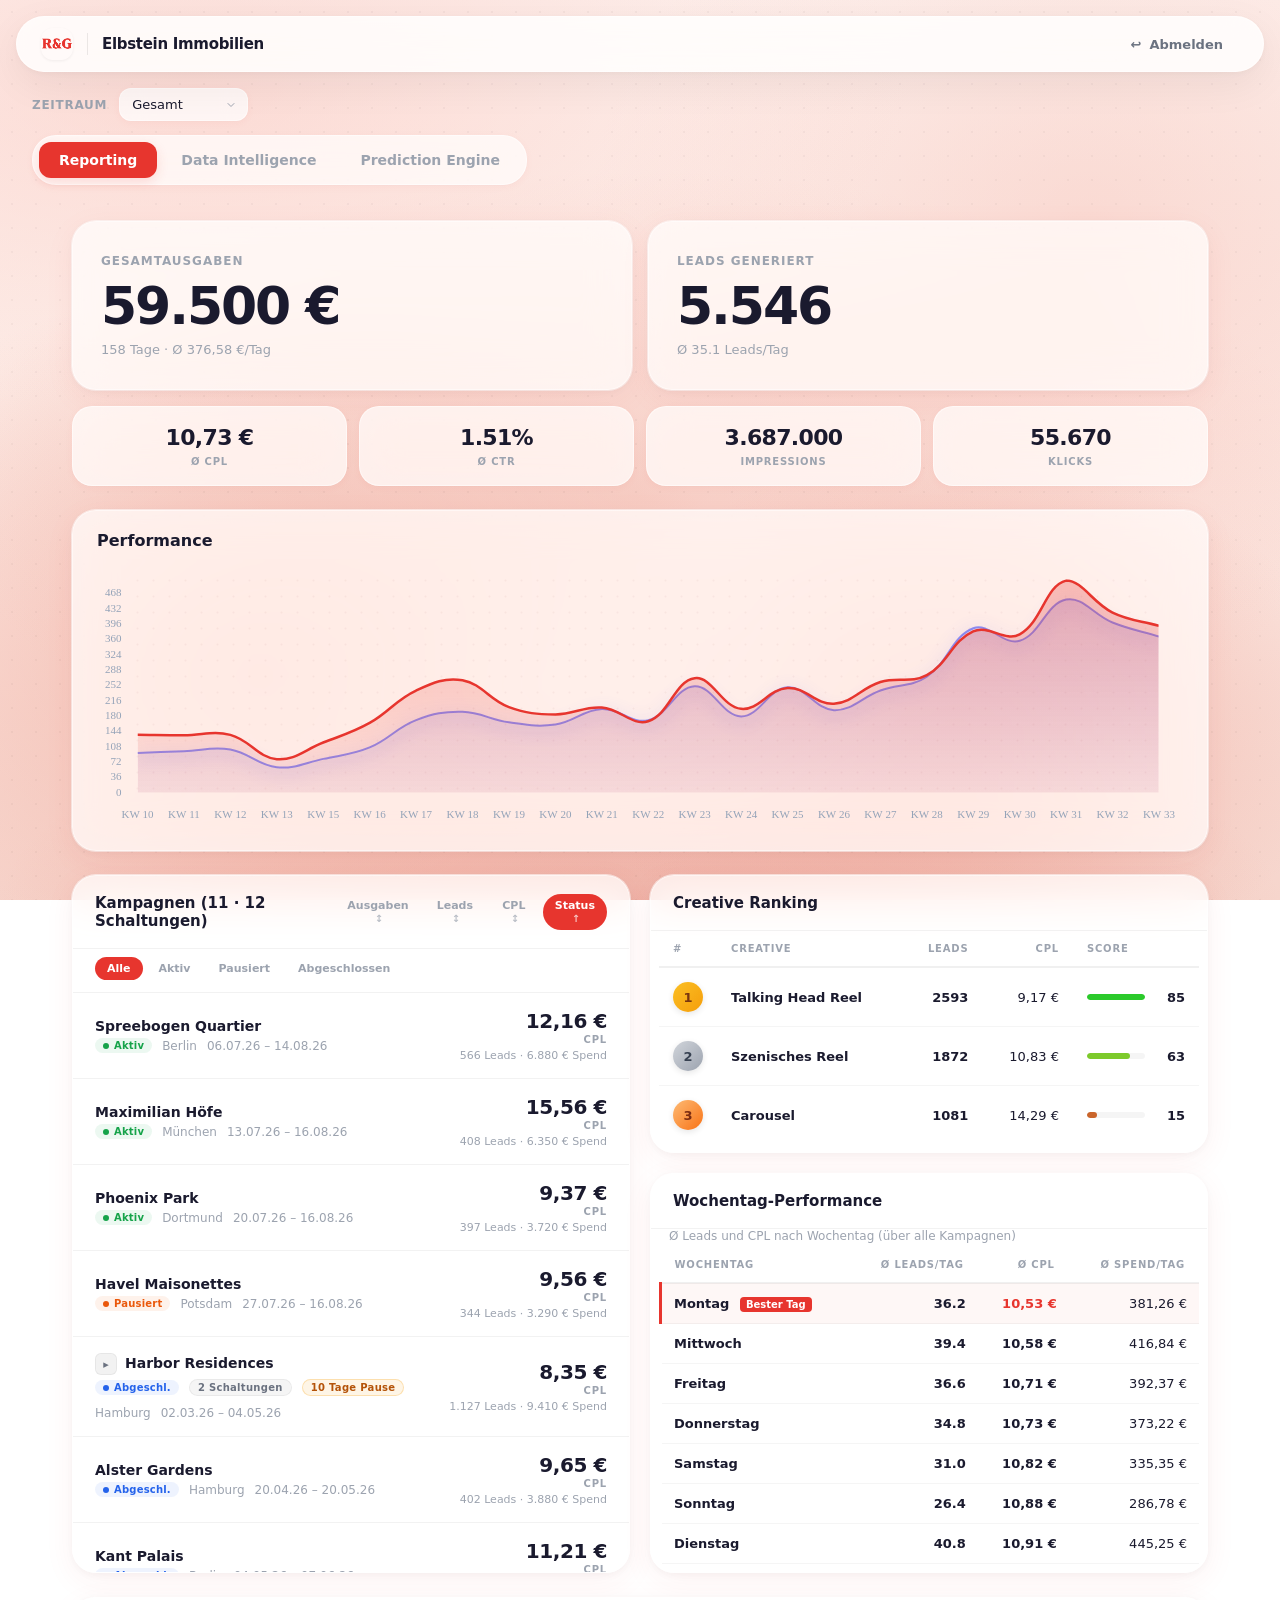
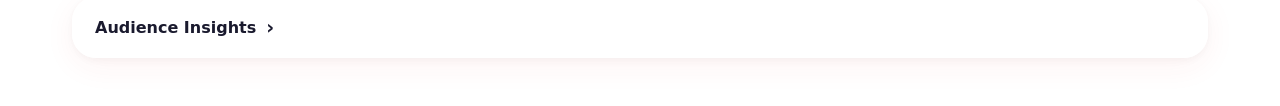
==== client/index.html @ 701ccfc2 "feat: replace showcase with production dashboard clone" ====
<!DOCTYPE html>
<html lang="de">
<head>
  <meta charset="UTF-8">
  <meta name="viewport" content="width=device-width, initial-scale=1.0">
  <meta name="referrer" content="no-referrer">
  <meta http-equiv="Content-Security-Policy" content="default-src 'none'; script-src 'self' 'unsafe-inline'; style-src 'self' 'unsafe-inline' https://fonts.googleapis.com; font-src https://fonts.gstatic.com; img-src 'self' data:; connect-src 'self'; object-src 'none'; base-uri 'none'; form-action 'none'; upgrade-insecure-requests">
  <title>Run & Gun — Reporting Dashboard</title>
  <link rel="icon" type="image/png" href="../assets/rg-logo.png">
  <link rel="preconnect" href="https://fonts.googleapis.com">
  <link rel="preconnect" href="https://fonts.gstatic.com" crossorigin>
  <link href="https://fonts.googleapis.com/css2?family=Inter:wght@300;400;500;600;700;800&display=swap" rel="stylesheet">
  <script src="../assets/chart.umd.min.js"></script>
  <script src="demo-payload.js"></script>
  <style>
    :root {
      --bg-primary: #fef7f6;
      --bg-secondary: #fdf2f0;
      --bg-card: rgba(255, 255, 255, 0.78);
      --bg-card-hover: rgba(255, 255, 255, 0.8);
      --bg-input: rgba(255, 255, 255, 0.5);
      --border: rgba(0, 0, 0, 0.06);
      --border-focus: #e7352e;
      --text-primary: #1a1a2e;
      --text-secondary: #6b7280;
      --text-muted: #9ca3af;
      --accent: #e7352e;
      --accent-light: #ef5350;
      --accent-dark: #c42d27;
      --accent-bg: rgba(231, 53, 46, 0.06);
      --green: #16a34a;
      --green-bg: rgba(22, 163, 74, 0.08);
      --red: #dc2626;
      --red-bg: rgba(220, 38, 38, 0.08);
      --blue: #2563eb;
      --orange: #ea580c;
      --radius: 20px;
      --radius-sm: 12px;
      --radius-lg: 24px;
      --radius-xl: 28px;
      --shadow-sm: 0 2px 8px rgba(231, 53, 46, 0.04), 0 1px 2px rgba(0,0,0,0.02);
      --shadow: 0 4px 16px rgba(231, 53, 46, 0.05), 0 2px 4px rgba(0,0,0,0.02);
      --shadow-md: 0 8px 32px rgba(231, 53, 46, 0.06), 0 4px 8px rgba(0,0,0,0.03);
      --shadow-lg: 0 16px 48px rgba(231, 53, 46, 0.08), 0 8px 16px rgba(0,0,0,0.04);
      --shadow-hover: 0 8px 24px rgba(231, 53, 46, 0.07), 0 2px 8px rgba(0,0,0,0.04);
      --transition: 200ms cubic-bezier(0.25, 0.46, 0.45, 0.94);
      --transition-fast: 150ms cubic-bezier(0.25, 0.46, 0.45, 0.94);
      --ease-out-expo: cubic-bezier(0.16, 1, 0.3, 1);
      --glass-bg: rgba(255, 255, 255, 0.72);
      --glass-border: 1px solid rgba(255, 255, 255, 0.5);
      --glass-blur: blur(20px) saturate(180%);
      --shadow-glass: 0 8px 32px rgba(0,0,0,0.06), inset 0 1px 0 rgba(255,255,255,0.5);
      --border-subtle: rgba(0, 0, 0, 0.05);
      --shadow-card: 0 2px 8px rgba(0,0,0,0.04), 0 8px 32px rgba(231, 53, 46, 0.06), 0 0 0 1px rgba(255,255,255,0.6);
      --shadow-card-hover: 0 4px 12px rgba(0,0,0,0.06), 0 16px 48px rgba(231, 53, 46, 0.1), 0 0 0 1px rgba(255,255,255,0.7);
    }

    * { margin: 0; padding: 0; box-sizing: border-box; }
    ::selection { background: rgba(231, 53, 46, 0.12); color: inherit; }

    body {
      font-family: 'Inter', -apple-system, system-ui, sans-serif;
      background:
        radial-gradient(ellipse 80% 50% at 15% 10%, rgba(250,200,192,0.55) 0%, transparent 70%),
        radial-gradient(ellipse 60% 70% at 85% 25%, rgba(245,188,178,0.4) 0%, transparent 65%),
        radial-gradient(ellipse 90% 60% at 50% 55%, rgba(240,175,162,0.45) 0%, transparent 60%),
        radial-gradient(ellipse 70% 80% at 20% 75%, rgba(236,158,142,0.55) 0%, transparent 55%),
        radial-gradient(ellipse 55% 55% at 75% 80%, rgba(232,145,130,0.5) 0%, transparent 55%),
        radial-gradient(ellipse 100% 45% at 50% 100%, rgba(228,135,120,0.45) 0%, transparent 50%),
        linear-gradient(175deg, #fef3f0 0%, #fdede8 30%, #fce5df 60%, #f6d5cc 100%);
      background-attachment: fixed;
      color: var(--text-primary);
      min-height: 100dvh;
      -webkit-font-smoothing: antialiased;
      -moz-osx-font-smoothing: grayscale;
    }

    ::-webkit-scrollbar { width: 6px; }
    ::-webkit-scrollbar-track { background: transparent; }
    ::-webkit-scrollbar-thumb { background: var(--border); border-radius: 3px; }
    ::-webkit-scrollbar-thumb:hover { background: var(--text-muted); }

    /* ===== LOGIN SCREEN ===== */
    .login-screen {
      display: flex;
      align-items: center;
      justify-content: center;
      min-height: 100vh;
      padding: 24px;
      background: linear-gradient(160deg, #fef7f6, #fdf2f0, #f8f4f3);
      background-image:
        radial-gradient(ellipse 80% 50% at 50% -20%, rgba(231, 53, 46, 0.08), transparent),
        radial-gradient(circle at 20% 80%, rgba(231, 53, 46, 0.04), transparent 50%);
    }

    .login-card {
      background: var(--glass-bg);
      backdrop-filter: var(--glass-blur);
      -webkit-backdrop-filter: var(--glass-blur);
      border: var(--glass-border);
      border-radius: var(--radius-xl);
      padding: 52px 44px;
      width: 100%;
      max-width: 420px;
      box-shadow: var(--shadow-lg);
      text-align: center;
      animation: fadeInUp 0.4s cubic-bezier(0.16, 1, 0.3, 1);
    }

    .login-logo-link {
      display: inline-block;
      transition: transform 200ms ease, opacity 200ms ease;
    }
    .login-logo-link:hover {
      transform: scale(1.05);
      opacity: 0.85;
    }

    .login-logo {
      width: 60px;
      height: 60px;
      border-radius: var(--radius);
      object-fit: cover;
      margin-bottom: 28px;
      box-shadow: 0 4px 12px rgba(0,0,0,0.06);
    }

    .login-title {
      font-size: 24px;
      font-weight: 800;
      letter-spacing: -0.04em;
      margin-bottom: 8px;
    }

    .login-subtitle {
      font-size: 14px;
      color: var(--text-secondary);
      margin-bottom: 36px;
      line-height: 1.6;
    }

    .login-input-group {
      display: flex;
      flex-direction: column;
      gap: 12px;
    }

    .login-input {
      width: 100%;
      padding: 15px 18px;
      background: var(--bg-input);
      border: 1.5px solid transparent;
      border-radius: var(--radius);
      color: var(--text-primary);
      font-family: inherit;
      font-size: 15px;
      transition: all var(--transition);
      text-align: center;
      letter-spacing: 0.06em;
    }

    .login-input:hover {
      border-color: var(--border);
    }

    .login-input:focus {
      outline: none;
      border-color: var(--accent);
      background: var(--bg-card);
      box-shadow: 0 0 0 3px rgba(231, 53, 46, 0.08), 0 1px 2px rgba(0,0,0,0.04);
    }

    .login-input::placeholder { color: var(--text-muted); letter-spacing: normal; }

    .login-btn {
      width: 100%;
      padding: 15px 24px;
      background: var(--accent);
      color: white;
      border: none;
      border-radius: var(--radius);
      font-family: inherit;
      font-size: 15px;
      font-weight: 700;
      cursor: pointer;
      transition: all var(--transition);
      box-shadow: 0 1px 3px rgba(231, 53, 46, 0.15), 0 1px 2px rgba(0,0,0,0.06);
    }

    .login-btn:hover { background: var(--accent-light); transform: translateY(-1px); box-shadow: 0 4px 14px rgba(231, 53, 46, 0.15), 0 2px 6px rgba(0,0,0,0.06); }
    .login-btn:active { transform: translateY(0) scale(0.98); box-shadow: 0 1px 2px rgba(231, 53, 46, 0.15); }
    .login-btn:disabled { opacity: 0.6; cursor: not-allowed; transform: none; box-shadow: none; }

    .login-error {
      margin-top: 16px;
      padding: 12px 16px;
      background: var(--red-bg);
      color: var(--red);
      border-radius: var(--radius-sm);
      font-size: 13px;
      font-weight: 500;
      display: none;
      border: 1px solid rgba(220, 38, 38, 0.1);
    }

    .login-error.show { display: block; animation: shake 0.4s cubic-bezier(0.36, 0.07, 0.19, 0.97); }

    .login-footer {
      margin-top: 36px;
      font-size: 11px;
      color: var(--text-muted);
      letter-spacing: 0.02em;
    }

    /* ===== DASHBOARD ===== */
    .dashboard { display: none; min-height: 100vh; }
    .dashboard.active { display: block; }

    .dashboard::before {
      content: '';
      position: fixed;
      inset: 0;
      background-image: radial-gradient(circle, rgba(0,0,0,0.03) 1px, transparent 1px);
      background-size: 24px 24px;
      pointer-events: none;
      z-index: 0;
    }
    .dashboard > * { position: relative; z-index: 1; }

    /* Top Nav */
    .topnav {
      position: fixed;
      top: 16px;
      left: 16px;
      right: 16px;
      background: rgba(255, 255, 255, 0.85);
      backdrop-filter: var(--glass-blur);
      -webkit-backdrop-filter: var(--glass-blur);
      border: var(--glass-border);
      box-shadow: 0 2px 8px rgba(0,0,0,0.04), 0 12px 40px rgba(0,0,0,0.06);
      padding: 0 24px;
      height: 56px;
      display: flex;
      align-items: center;
      justify-content: space-between;
      z-index: 1000;
      border-radius: var(--radius-xl);
    }

    .topnav-left {
      display: flex;
      align-items: center;
      gap: 14px;
    }

    .topnav-logo {
      width: 32px;
      height: 32px;
      border-radius: var(--radius-sm);
      object-fit: cover;
      box-shadow: 0 1px 3px rgba(0,0,0,0.06);
    }

    .topnav-logo:hover {
      transform: scale(1.05);
      transition: transform 200ms var(--ease-out-expo);
    }

    .topnav-divider {
      width: 1px;
      height: 22px;
      background: rgba(0,0,0,0.08);
    }

    .topnav-client {
      font-size: 15px;
      font-weight: 700;
      letter-spacing: -0.02em;
      color: var(--text-primary);
    }

    .topnav-right {
      display: flex;
      align-items: center;
      gap: 10px;
    }

    .btn {
      display: inline-flex;
      align-items: center;
      gap: 8px;
      padding: 9px 16px;
      border-radius: var(--radius-sm);
      font-family: inherit;
      font-size: 13px;
      font-weight: 600;
      cursor: pointer;
      transition: all var(--transition);
      border: none;
      text-decoration: none;
      white-space: nowrap;
      user-select: none;
    }

    .btn:active { transform: scale(0.97); }

    .btn-primary { background: var(--accent); color: white; box-shadow: 0 1px 3px rgba(231, 53, 46, 0.15); }
    .btn-primary:hover { background: var(--accent-light); transform: translateY(-1px); box-shadow: 0 4px 12px rgba(231, 53, 46, 0.15); }
    .btn-primary:active { transform: translateY(0) scale(0.97); box-shadow: 0 1px 2px rgba(231, 53, 46, 0.15); }

    .btn-secondary {
      background: var(--bg-card);
      color: var(--text-primary);
      border: 1px solid var(--border);
      box-shadow: var(--shadow-sm);
    }
    .btn-secondary:hover { background: var(--bg-card); border-color: #d1d5db; box-shadow: var(--shadow); transform: translateY(-1px); }
    .btn-secondary:active { transform: translateY(0) scale(0.97); box-shadow: none; }

    .btn-ghost { background: transparent; color: var(--text-secondary); }
    .btn-ghost:hover { background: var(--bg-input); color: var(--text-primary); }
    .btn-ghost:active { transform: scale(0.97); background: var(--border); }

    /* Filter bar */
    .filter-bar {
      display: flex;
      align-items: center;
      gap: 12px;
      padding: 14px 32px;
      padding-top: 88px;
      border-bottom: none;
      background: transparent;
    }

    .filter-label {
      font-size: 12px;
      font-weight: 600;
      color: var(--text-muted);
      text-transform: uppercase;
      letter-spacing: 0.06em;
    }

    .filter-select {
      padding: 8px 32px 8px 12px;
      background: var(--glass-bg);
      backdrop-filter: blur(12px);
      -webkit-backdrop-filter: blur(12px);
      border: var(--glass-border);
      box-shadow: var(--shadow-sm);
      border-radius: var(--radius-sm);
      color: var(--text-primary);
      font-family: inherit;
      font-size: 13px;
      font-weight: 500;
      cursor: pointer;
      appearance: none;
      background-image: url("data:image/svg+xml,%3Csvg xmlns='http://www.w3.org/2000/svg' width='12' height='12' viewBox='0 0 24 24' fill='none' stroke='%239ca3af' stroke-width='2' stroke-linecap='round' stroke-linejoin='round'%3E%3Cpath d='M6 9l6 6 6-6'/%3E%3C/svg%3E");
      background-repeat: no-repeat;
      background-position: right 10px center;
      transition: all var(--transition);
    }

    .filter-select:hover {
      border-color: var(--border);
    }

    .filter-select:focus {
      outline: none;
      border-color: var(--accent);
      box-shadow: 0 0 0 3px rgba(231, 53, 46, 0.06);
    }

    /* Container */
    .container {
      max-width: 1200px;
      margin: 0 auto;
      padding: 36px 32px 48px;
    }

    /* KPI Grid */
    .kpi-grid {
      display: grid;
      grid-template-columns: repeat(6, 1fr);
      gap: 16px;
      margin-bottom: 48px;
    }

    .kpi-card {
      background: var(--glass-bg);
      backdrop-filter: var(--glass-blur);
      -webkit-backdrop-filter: var(--glass-blur);
      border: var(--glass-border);
      border-radius: var(--radius-lg);
      padding: 28px 24px;
      transition: transform 250ms var(--ease-out-expo), box-shadow 250ms var(--ease-out-expo);
      position: relative;
      overflow: hidden;
      box-shadow: var(--shadow-card);
    }

    .kpi-card::before {
      display: none;
    }

    .kpi-card:hover {
      transform: translateY(-3px);
      box-shadow: var(--shadow-card-hover);
      border-color: rgba(231, 53, 46, 0.12);
    }

    .kpi-card:nth-child(1), .kpi-card:nth-child(2) { grid-column: span 3; }
    .kpi-card:nth-child(1) .kpi-value, .kpi-card:nth-child(2) .kpi-value { font-size: 40px; }

    .kpi-card { animation: fadeInUp 0.4s var(--ease-out-expo) both; }
    .kpi-card:nth-child(1) { animation-delay: 0ms; }
    .kpi-card:nth-child(2) { animation-delay: 50ms; }
    .kpi-card:nth-child(3) { animation-delay: 100ms; }
    .kpi-card:nth-child(4) { animation-delay: 150ms; }
    .kpi-card:nth-child(5) { animation-delay: 200ms; }
    .kpi-card:nth-child(6) { animation-delay: 250ms; }

    .kpi-icon {
      font-size: 18px;
      margin-bottom: 12px;
    }

    .kpi-label {
      font-size: 11px;
      font-weight: 600;
      text-transform: uppercase;
      letter-spacing: 0.06em;
      color: var(--text-muted);
      margin-bottom: 10px;
    }

    .kpi-value {
      font-size: 28px;
      font-weight: 800;
      letter-spacing: -0.04em;
      line-height: 1;
      font-variant-numeric: tabular-nums;
    }

    .kpi-unit {
      font-size: 13px;
      font-weight: 500;
      color: var(--text-secondary);
      margin-left: 2px;
    }

    /* Section */
    .section { margin-bottom: 64px; }

    .section-header {
      display: flex;
      align-items: center;
      justify-content: space-between;
      margin-bottom: 24px;
    }

    .section-title {
      font-size: 17px;
      font-weight: 700;
      letter-spacing: -0.02em;
      color: var(--text-primary);
    }

    /* Card */
    .card {
      background: var(--glass-bg);
      backdrop-filter: var(--glass-blur);
      -webkit-backdrop-filter: var(--glass-blur);
      border: var(--glass-border);
      border-radius: var(--radius-lg);
      box-shadow: var(--shadow-card);
      transition: transform 200ms var(--ease-out-expo), box-shadow 250ms var(--ease-out-expo);
      overflow: hidden;
    }

    .card:hover {
      transform: translateY(-2px);
      box-shadow: var(--shadow-card-hover);
    }

    .card-header {
      padding: 24px 24px;
      border-bottom: 1px solid rgba(0,0,0,0.06);
      display: flex;
      align-items: center;
      justify-content: space-between;
      background: transparent;
    }

    .card-title {
      font-size: 15px;
      font-weight: 700;
      letter-spacing: -0.02em;
      color: var(--text-primary);
    }

    .card-body { padding: 24px; }

    /* Chart */
    .chart-container {
      position: relative;
      width: 100%;
      height: 320px;
      border-radius: var(--radius-sm);
      padding: 8px;
    }

    /* ===== REPORTING TAB — NEW LAYOUT ===== */
    .hero-stats {
      display: grid;
      grid-template-columns: 1fr 1fr;
      gap: 16px;
      margin-bottom: 16px;
    }
    .hero-card {
      background: var(--glass-bg);
      backdrop-filter: var(--glass-blur);
      -webkit-backdrop-filter: var(--glass-blur);
      border: var(--glass-border);
      border-radius: var(--radius-lg);
      padding: 32px 28px;
      box-shadow: var(--shadow-card);
      transition: transform 200ms cubic-bezier(0.25, 0.46, 0.45, 0.94), box-shadow 200ms cubic-bezier(0.25, 0.46, 0.45, 0.94), border-color 200ms cubic-bezier(0.25, 0.46, 0.45, 0.94);
    }
    .hero-card:hover {
      transform: translateY(-2px);
      box-shadow: var(--shadow-card-hover);
    }
    .hero-card:active { transform: scale(0.99); }
    .hero-label {
      font-size: 12px;
      font-weight: 600;
      text-transform: uppercase;
      letter-spacing: 0.08em;
      color: var(--text-muted);
      margin-bottom: 12px;
    }
    .hero-value {
      font-size: 52px;
      font-weight: 800;
      letter-spacing: -0.04em;
      line-height: 1;
      font-variant-numeric: tabular-nums;
      color: var(--text-primary);
    }
    .hero-sub {
      font-size: 13px;
      color: var(--text-muted);
      margin-top: 10px;
      font-weight: 500;
    }

    .mini-stats {
      display: grid;
      grid-template-columns: repeat(4, 1fr);
      gap: 12px;
      margin-bottom: 24px;
    }
    .mini-stat {
      background: var(--glass-bg);
      backdrop-filter: var(--glass-blur);
      -webkit-backdrop-filter: var(--glass-blur);
      border: var(--glass-border);
      border-radius: var(--radius);
      padding: 18px 16px;
      text-align: center;
      box-shadow: var(--shadow-sm);
      transition: transform 200ms var(--ease-out-expo), box-shadow 250ms var(--ease-out-expo);
    }
    .mini-stat:hover { transform: translateY(-2px); box-shadow: var(--shadow-card-hover); }
    .mini-stat:active { transform: scale(0.98); }
    .mini-value {
      font-size: 22px;
      font-weight: 800;
      letter-spacing: -0.03em;
      font-variant-numeric: tabular-nums;
      color: var(--text-primary);
    }
    .mini-label {
      font-size: 10px;
      font-weight: 600;
      text-transform: uppercase;
      letter-spacing: 0.08em;
      color: var(--text-muted);
      margin-top: 6px;
    }

    .chart-card {
      background: var(--glass-bg);
      backdrop-filter: var(--glass-blur);
      -webkit-backdrop-filter: var(--glass-blur);
      border: var(--glass-border);
      border-radius: var(--radius-lg);
      box-shadow: var(--shadow-card);
      margin-bottom: 24px;
      overflow: hidden;
    }
    .chart-card-header {
      display: flex;
      justify-content: space-between;
      align-items: center;
      padding: 20px 24px 0;
    }
    .chart-card-title { font-size: 16px; font-weight: 700; color: var(--text-primary); }
    .chart-card-subtitle { font-size: 12px; color: var(--text-muted); }
    .chart-area {
      position: relative;
      height: 300px;
      padding: 16px 24px 20px;
    }

    .bottom-grid {
      display: grid;
      grid-template-columns: 1fr 1fr;
      gap: 20px;
    }
    .campaigns-cell {
      position: relative;
      min-height: 400px;
    }

    .right-column-stack {
      display: flex;
      flex-direction: column;
      gap: 20px;
    }

    .campaigns-panel {
      position: absolute;
      top: 0; left: 0; right: 0; bottom: 0;
      background: var(--glass-bg);
      backdrop-filter: var(--glass-blur);
      -webkit-backdrop-filter: var(--glass-blur);
      border: var(--glass-border);
      border-radius: var(--radius-lg);
      box-shadow: var(--shadow-card);
      overflow: hidden;
      display: flex;
      flex-direction: column;
    }
    .panel-header {
      display: flex;
      justify-content: space-between;
      align-items: center;
      padding: 18px 22px;
      border-bottom: 1px solid var(--border-subtle);
    }
    .panel-title { font-size: 15px; font-weight: 700; color: var(--text-primary); }
    .sort-controls { display: flex; gap: 4px; }
    .sort-btn {
      font-family: inherit;
      font-size: 11px;
      font-weight: 600;
      padding: 5px 12px;
      border-radius: 999px;
      border: none;
      background: transparent;
      color: var(--text-muted);
      cursor: pointer;
      transition: all 150ms var(--ease-out-expo);
    }
    .sort-btn:hover { background: rgba(0,0,0,0.04); color: var(--text-primary); }
    .sort-btn.active { background: var(--accent); color: white; }
    .sort-arrow { font-size: 10px; opacity: 0.7; margin-left: 2px; }

    .status-filter-bar {
      display: flex;
      gap: 4px;
      padding: 8px 22px 12px;
      border-bottom: 1px solid var(--border-subtle);
    }
    .status-filter-btn {
      font-family: inherit;
      font-size: 11px;
      font-weight: 600;
      padding: 5px 12px;
      border-radius: 999px;
      border: none;
      background: transparent;
      color: var(--text-muted);
      cursor: pointer;
      transition: all 150ms var(--ease-out-expo);
    }
    .status-filter-btn:hover { background: rgba(0,0,0,0.04); color: var(--text-primary); }
    .status-filter-btn.active { background: var(--accent); color: white; }

    .campaign-list { flex: 1; overflow-y: auto; }

    .campaign-item {
      display: flex;
      align-items: center;
      justify-content: space-between;
      padding: 16px 22px;
      border-bottom: 1px solid var(--border-subtle);
      cursor: pointer;
      transition: background 150ms var(--ease-out-expo);
    }
    .campaign-item:last-child { border-bottom: none; }
    .campaign-item:hover { background: rgba(231, 53, 46, 0.03); }
    .campaign-item:active { transform: scale(0.995); }
    .campaign-item-left { flex: 1; min-width: 0; }
    .campaign-item-name { font-size: 14px; font-weight: 700; color: var(--text-primary); margin-bottom: 4px; white-space: nowrap; overflow: hidden; text-overflow: ellipsis; }
    .campaign-item-meta { font-size: 12px; color: var(--text-muted); display: flex; gap: 10px; align-items: center; flex-wrap: wrap; }
    .campaign-item-right { text-align: right; flex-shrink: 0; margin-left: 16px; }
    .campaign-item-cpl { font-size: 20px; font-weight: 800; letter-spacing: -0.02em; color: var(--text-primary); font-variant-numeric: tabular-nums; }
    .campaign-item-cpl-label { font-size: 10px; font-weight: 600; text-transform: uppercase; letter-spacing: 0.08em; color: var(--text-muted); margin-top: 1px; margin-bottom: 4px; }
    .campaign-item-leads { font-size: 11px; color: var(--text-muted); margin-top: 2px; font-variant-numeric: tabular-nums; }

    .creative-panel {
      background: var(--glass-bg);
      backdrop-filter: var(--glass-blur);
      -webkit-backdrop-filter: var(--glass-blur);
      border: var(--glass-border);
      border-radius: var(--radius-lg);
      box-shadow: var(--shadow-card);
      color: var(--text-primary);
      overflow: hidden;
      overflow-x: auto;
    }
    .creative-list { padding: 0 8px 8px; }

    .creative-panel .creative-ranking-table { table-layout: auto; width: 100%; }

    /* Campaign Table */
    .campaign-table {
      width: 100%;
      border-collapse: collapse;
    }

    .campaign-table th {
      text-align: left;
      padding: 14px 20px;
      font-size: 11px;
      font-weight: 600;
      text-transform: uppercase;
      letter-spacing: 0.08em;
      color: var(--text-muted);
      border-bottom: 1px solid rgba(0,0,0,0.06);
      background: rgba(255,255,255,0.3);
      position: sticky;
      top: 0;
      z-index: 10;
    }

    .campaign-table th.sortable { cursor: pointer; user-select: none; transition: color var(--transition-fast); }
    .campaign-table th.sortable:hover { color: var(--text-primary); }
    .campaign-table th .sort-icon { margin-left: 4px; opacity: 0.4; transition: opacity var(--transition-fast); }
    .campaign-table th.sort-active .sort-icon { opacity: 1; color: var(--accent); }

    .campaign-table td {
      padding: 18px 20px;
      font-size: 14px;
      border-bottom: 1px solid rgba(0,0,0,0.04);
      vertical-align: middle;
    }

    .campaign-table tbody tr {
      cursor: pointer;
      transition: background var(--transition-fast), transform var(--transition-fast);
    }

    .campaign-table tbody tr:nth-child(even) { background: rgba(255,255,255,0.15); }
    .campaign-table tbody tr:hover { background: rgba(231, 53, 46, 0.04); }
    .campaign-table tbody tr:active { transform: scale(0.998); }
    .campaign-table tbody tr:last-child td { border-bottom: none; }

    .campaign-table tbody td:first-child {
      position: relative;
    }
    .campaign-table tbody td:first-child::before {
      content: '';
      position: absolute;
      left: 0;
      top: 4px;
      bottom: 4px;
      width: 3px;
      background: var(--accent);
      border-radius: 0 2px 2px 0;
      opacity: 0;
      transition: opacity 200ms var(--ease-out-expo);
    }
    .campaign-table tbody tr:hover td:first-child::before {
      opacity: 1;
    }

    .campaign-name {
      font-weight: 700;
      color: var(--text-primary);
      letter-spacing: -0.01em;
    }

    .campaign-address {
      font-size: 12px;
      color: var(--text-muted);
      margin-top: 3px;
    }

    .badge {
      display: inline-flex;
      align-items: center;
      gap: 5px;
      padding: 4px 11px;
      border-radius: 999px;
      font-size: 11px;
      font-weight: 600;
      letter-spacing: 0.02em;
    }

    .badge-active { background: var(--green-bg); color: var(--green); }
    .badge-paused { background: rgba(234, 88, 12, 0.08); color: var(--orange); }
    .badge-completed { background: rgba(37, 99, 235, 0.08); color: var(--blue); }

    .badge-dot {
      width: 6px;
      height: 6px;
      border-radius: 50%;
      background: currentColor;
    }

    .value-eur { font-variant-numeric: tabular-nums; }

    /* Campaign Detail Modal */
    .modal-overlay {
      display: none;
      position: fixed;
      inset: 0;
      background: rgba(254, 247, 246, 0.85);
      backdrop-filter: blur(8px);
      -webkit-backdrop-filter: blur(8px);
      z-index: 200;
      justify-content: center;
      align-items: flex-start;
      padding: 80px 24px 24px;
      overflow-y: auto;
      will-change: opacity;
      contain: layout style;
    }

    .modal-overlay.show {
      display: flex;
      animation: fadeIn 0.2s cubic-bezier(0.25, 0.46, 0.45, 0.94);
    }

    .modal {
      background: rgba(255, 255, 255, 0.88);
      backdrop-filter: blur(8px);
      -webkit-backdrop-filter: blur(8px);
      border: var(--glass-border);
      border-radius: var(--radius-xl);
      width: 100%;
      max-width: 860px;
      max-height: calc(100vh - 84px);
      overflow-y: auto;
      box-shadow: 0 32px 80px rgba(231, 53, 46, 0.1), 0 0 0 1px rgba(255,255,255,0.4);
      animation: slideUp 0.4s var(--ease-out-expo);
      will-change: transform;
    }

    .modal-header {
      padding: 24px 28px;
      border-bottom: 1px solid rgba(0,0,0,0.06);
      display: flex;
      align-items: center;
      justify-content: space-between;
    }

    .modal-title {
      font-size: 20px;
      font-weight: 800;
      letter-spacing: -0.03em;
    }

    .modal-subtitle {
      font-size: 13px;
      color: var(--text-secondary);
      margin-top: 3px;
    }

    .modal-close {
      width: 36px;
      height: 36px;
      display: flex;
      align-items: center;
      justify-content: center;
      border-radius: var(--radius-sm);
      border: none;
      background: transparent;
      color: var(--text-muted);
      font-size: 20px;
      cursor: pointer;
      transition: all var(--transition-fast);
    }

    .modal-close:hover { background: var(--bg-input); color: var(--text-primary); transform: scale(1.05); }
    .modal-close:active { transform: scale(0.9); }

    .modal-body { padding: 28px; }
    .modal-body .card { box-shadow: var(--shadow-sm); }

    /* Property Info Grid */
    .prop-grid {
      display: grid;
      grid-template-columns: repeat(auto-fill, minmax(160px, 1fr));
      gap: 18px;
      margin-bottom: 28px;
      padding: 22px;
      background: var(--bg-secondary);
      border-radius: var(--radius);
      border: 1px solid rgba(0,0,0,0.03);
    }

    .prop-item {}

    .prop-label {
      font-size: 11px;
      font-weight: 600;
      text-transform: uppercase;
      letter-spacing: 0.06em;
      color: var(--text-muted);
      margin-bottom: 4px;
    }

    .prop-value {
      font-size: 15px;
      font-weight: 600;
    }

    /* Insights */
    .insights {
      display: flex;
      flex-direction: column;
      gap: 10px;
      margin-top: 24px;
    }

    .insight-item {
      display: flex;
      align-items: flex-start;
      gap: 10px;
      padding: 14px 16px;
      background: var(--bg-secondary);
      border-radius: var(--radius-sm);
      font-size: 13px;
      line-height: 1.6;
      color: var(--text-secondary);
      transition: background var(--transition-fast);
    }

    .insight-item:hover { background: rgba(0,0,0,0.03); }

    .insight-icon { font-size: 16px; flex-shrink: 0; margin-top: 1px; }

    /* Creative Ranking Table */
    .creative-ranking {
      margin-top: 24px;
    }

    .creative-ranking-table {
      width: 100%;
      border-collapse: collapse;
    }

    .creative-ranking-table th {
      text-align: left;
      padding: 12px 14px;
      font-size: 10px;
      font-weight: 700;
      text-transform: uppercase;
      letter-spacing: 0.08em;
      color: var(--text-muted);
      border-bottom: 2px solid rgba(0,0,0,0.06);
      background: transparent;
    }

    .creative-ranking-table th:last-child,
    .creative-ranking-table td:last-child { text-align: left; }

    .creative-ranking-table.weekday-table th:nth-child(n+2),
    .creative-ranking-table.weekday-table td:nth-child(n+2) { text-align: right; }
    .creative-ranking-table.weekday-table th:last-child,
    .creative-ranking-table.weekday-table td:last-child { text-align: right; }
    .creative-ranking-table th:nth-child(3),
    .creative-ranking-table td:nth-child(3),
    .creative-ranking-table th:nth-child(4),
    .creative-ranking-table td:nth-child(4) { text-align: right; }

    .creative-ranking-table td {
      padding: 14px 14px;
      font-size: 13px;
      border-bottom: 1px solid rgba(0,0,0,0.04);
      vertical-align: middle;
    }

    .creative-ranking-table tbody tr { transition: background var(--transition-fast); }
    .creative-ranking-table tbody tr:hover { background: rgba(0,0,0,0.015); }
    .creative-ranking-table tbody tr:last-child td { border-bottom: none; }

    .creative-rank {
      display: inline-flex;
      align-items: center;
      justify-content: center;
      width: 30px;
      height: 30px;
      border-radius: 50%;
      font-size: 13px;
      font-weight: 800;
      box-shadow: 0 2px 6px rgba(0,0,0,0.1);
    }

    .creative-rank-1 { background: linear-gradient(135deg, #fbbf24, #f59e0b); color: #78350f; }
    .creative-rank-2 { background: linear-gradient(135deg, #d1d5db, #9ca3af); color: #374151; }
    .creative-rank-3 { background: linear-gradient(135deg, #fdba74, #f97316); color: #7c2d12; }
    .creative-rank-default { background: var(--bg-secondary); color: var(--text-muted); border: 1px solid var(--border); }

    .creative-type-name {
      font-weight: 600;
      color: var(--text-primary);
    }

    .creative-score-bar {
      display: flex;
      align-items: center;
      gap: 8px;
      min-width: 0;
    }

    .creative-score-track {
      flex: 1;
      height: 6px;
      background: rgba(0,0,0,0.04);
      border-radius: 3px;
      overflow: hidden;
      min-width: 40px;
    }

    .creative-score-fill {
      height: 100%;
      border-radius: 3px;
      transition: width 400ms var(--ease-out-expo);
    }

    .creative-score-value {
      font-size: 13px;
      font-weight: 800;
      min-width: 32px;
      text-align: right;
      font-variant-numeric: tabular-nums;
    }

    /* Detail Modal — Expanded Sections */
    .detail-property-grid {
      display: grid;
      grid-template-columns: repeat(auto-fit, minmax(160px, 1fr));
      gap: 14px;
      padding: 20px;
      background: rgba(255,255,255,0.3);
      border-radius: var(--radius);
      border: 1px solid rgba(255,255,255,0.2);
      margin-bottom: 24px;
    }
    .detail-property-grid .prop-label {
      font-size: 10px;
      font-weight: 600;
      text-transform: uppercase;
      letter-spacing: 0.06em;
      color: var(--text-muted);
      margin-bottom: 3px;
    }
    .detail-property-grid .prop-value {
      font-size: 14px;
      font-weight: 600;
      color: var(--text-primary);
    }

    .detail-kpi-grid {
      display: grid;
      grid-template-columns: repeat(3, 1fr);
      gap: 12px;
      margin-bottom: 24px;
    }
    .detail-kpi-card {
      background: rgba(255,255,255,0.3);
      border-radius: var(--radius-sm);
      padding: 16px;
      border: 1px solid rgba(255,255,255,0.2);
    }
    .detail-kpi-card .kpi-label {
      font-size: 10px;
      margin-bottom: 6px;
    }
    .detail-kpi-card .kpi-value {
      font-size: 22px;
      font-weight: 800;
      letter-spacing: -0.03em;
    }
    .detail-kpi-sub {
      font-size: 11px;
      color: var(--text-muted);
      margin-top: 4px;
      font-weight: 500;
    }

    .benchmark-card {
      background: var(--bg-card);
      border: 1px solid rgba(0,0,0,0.05);
      border-radius: var(--radius);
      margin-bottom: 24px;
      overflow: hidden;
    }
    .benchmark-grid {
      display: grid;
      grid-template-columns: repeat(3, 1fr);
      gap: 12px;
      margin-bottom: 16px;
    }
    .benchmark-metric {
      background: rgba(255,255,255,0.3);
      border-radius: var(--radius-sm);
      padding: 14px;
    }
    .benchmark-metric-label {
      font-size: 10px;
      font-weight: 600;
      text-transform: uppercase;
      letter-spacing: 0.08em;
      color: var(--text-muted);
      margin-bottom: 6px;
    }
    .benchmark-metric-value {
      font-size: 18px;
      font-weight: 700;
      margin-bottom: 4px;
      font-variant-numeric: tabular-nums;
    }
    .benchmark-metric-compare {
      font-size: 12px;
      font-weight: 600;
    }
    .benchmark-badge {
      display: inline-flex;
      align-items: center;
      padding: 4px 12px;
      border-radius: 999px;
      font-size: 12px;
      font-weight: 700;
      margin-left: 12px;
    }
    .benchmark-badge.good {
      background: rgba(34, 197, 94, 0.12);
      color: var(--green);
      border: 1px solid rgba(34, 197, 94, 0.25);
    }
    .benchmark-badge.neutral {
      background: rgba(136, 136, 160, 0.12);
      color: var(--text-secondary);
      border: 1px solid rgba(136, 136, 160, 0.25);
    }
    .smart-insights {
      margin-top: 16px;
      border-top: 1px solid var(--border);
      padding-top: 14px;
    }
    .smart-insights-title {
      font-size: 14px;
      font-weight: 700;
      margin-bottom: 12px;
      color: var(--text-primary);
    }
    .smart-insight-item {
      display: flex;
      gap: 10px;
      padding: 8px 0;
      border-bottom: 1px solid var(--border);
    }
    .smart-insight-item:last-child { border-bottom: none; }
    .smart-insight-icon { font-size: 16px; flex-shrink: 0; margin-top: 1px; }
    .smart-insight-content { flex: 1; }
    .smart-insight-label {
      font-size: 10px;
      font-weight: 600;
      text-transform: uppercase;
      letter-spacing: 0.05em;
      color: var(--text-muted);
      margin-bottom: 3px;
    }
    .smart-insight-text {
      font-size: 13px;
      line-height: 1.5;
      color: var(--text-secondary);
    }
    .smart-insight-text strong {
      color: var(--text-primary);
      font-weight: 600;
    }
    .benchmark-sample-note {
      font-size: 11px;
      color: var(--text-muted);
      margin-top: 12px;
      font-style: italic;
    }

    @media (max-width: 768px) {
      .detail-kpi-grid { grid-template-columns: repeat(2, 1fr); }
      .benchmark-grid { grid-template-columns: repeat(2, 1fr); }
      .detail-property-grid { grid-template-columns: repeat(2, 1fr); }
    }
    @media (max-width: 480px) {
      .detail-kpi-grid { grid-template-columns: 1fr; }
      .benchmark-grid { grid-template-columns: 1fr; }
    }

    /* Loading */
    .loading-screen {
      display: flex;
      align-items: center;
      justify-content: center;
      min-height: 100vh;
      flex-direction: column;
      gap: 16px;
    }

    .spinner {
      width: 36px;
      height: 36px;
      border: 2.5px solid rgba(0,0,0,0.06);
      border-top-color: var(--accent);
      border-radius: 50%;
      animation: spin 0.8s cubic-bezier(0.5, 0, 0.5, 1) infinite;
    }

    .loading-text {
      font-size: 14px;
      color: var(--text-muted);
      font-weight: 500;
    }

    /* Empty State */
    .empty-state {
      text-align: center;
      padding: 80px 24px;
      color: var(--text-muted);
    }

    .empty-state-icon { font-size: 40px; margin-bottom: 16px; }
    .empty-state-title { font-size: 16px; font-weight: 700; color: var(--text-secondary); margin-bottom: 6px; }
    .empty-state-text { font-size: 13px; }

    /* Animations */
    @keyframes fadeIn { from { opacity: 0; } to { opacity: 1; } }
    @keyframes fadeInUp { from { opacity: 0; transform: translateY(20px); } to { opacity: 1; transform: translateY(0); } }
    @keyframes slideUp { from { opacity: 0; transform: translateY(24px) scale(0.98); } to { opacity: 1; transform: translateY(0) scale(1); } }
    @keyframes shake { 0%,100% { transform: translateX(0); } 20%,60% { transform: translateX(-5px); } 40%,80% { transform: translateX(5px); } }
    @keyframes spin { to { transform: rotate(360deg); } }
    @keyframes countUp { from { opacity: 0; transform: translateY(6px); } to { opacity: 1; transform: translateY(0); } }

    /* Focus-visible for keyboard navigation */
    *:focus-visible {
      outline: 2px solid var(--accent);
      outline-offset: 2px;
    }

    /* Active status badge pulse */
    .badge-active .badge-dot {
      animation: pulse 2s cubic-bezier(0.4, 0, 0.6, 1) infinite;
    }
    @keyframes pulse {
      0%, 100% { opacity: 1; }
      50% { opacity: 0.5; }
    }

    /* Button tactile press feedback */
    .btn:active {
      transform: scale(0.97);
      transition-duration: 50ms;
    }

    /* Responsive */
    @media (max-width: 1100px) {
      .kpi-grid { grid-template-columns: repeat(3, 1fr); }
      .bottom-grid { grid-template-columns: 1fr; }
      .campaigns-cell { min-height: 0; }
      .campaigns-panel { position: static; }
    }

    @media (max-width: 768px) {
      .kpi-grid { grid-template-columns: repeat(2, 1fr); }
      .container { padding: 20px 16px; }
      .topnav { top: 0; left: 0; right: 0; border-radius: 0; height: 56px; padding: 0 16px; }
      .filter-bar { padding-top: 68px; padding-left: 16px; padding-right: 16px; flex-wrap: wrap; }
      .tab-nav { margin: 0 16px; overflow-x: auto; -webkit-overflow-scrolling: touch; }
      .campaign-table { font-size: 13px; }
      .campaign-table th, .campaign-table td { padding: 12px; }
      .topnav-client { display: none; }
      .modal { margin: 16px; }
      .modal-body { padding: 20px; }
      .prop-grid { grid-template-columns: repeat(2, 1fr); }
      .btn span.btn-label { display: none; }
      .tab-btn { flex-shrink: 0; }
      .kpi-card:nth-child(1), .kpi-card:nth-child(2) { grid-column: span 1; }
      .kpi-card:nth-child(1) .kpi-value, .kpi-card:nth-child(2) .kpi-value { font-size: 28px; }
      .hero-stats { grid-template-columns: 1fr; }
      .hero-value { font-size: 36px; }
      .mini-stats { grid-template-columns: repeat(2, 1fr); }
      .chart-area { height: 220px; }
    }

    @media (max-width: 480px) {
      .kpi-grid { grid-template-columns: 1fr; }
      .kpi-value { font-size: 24px; }
      .login-card { padding: 36px 28px; }
      .mini-stats { grid-template-columns: 1fr 1fr; }
      .mini-value { font-size: 18px; }
      .hero-value { font-size: 28px; }
    }

    /* Tab Navigation */
    .tab-nav {
      display: inline-flex;
      gap: 4px;
      padding: 6px;
      background: var(--glass-bg);
      backdrop-filter: var(--glass-blur);
      -webkit-backdrop-filter: var(--glass-blur);
      border: var(--glass-border);
      border-radius: var(--radius-lg);
      margin: 0 32px;
      box-shadow: var(--shadow-sm);
    }

    .tab-btn {
      padding: 10px 20px;
      font-family: inherit;
      font-size: 14px;
      font-weight: 600;
      color: var(--text-muted);
      background: transparent;
      border: none;
      border-radius: var(--radius-sm);
      cursor: pointer;
      transition: all var(--transition);
      white-space: nowrap;
    }

    .tab-btn:hover {
      color: var(--text-primary);
      background: rgba(0,0,0,0.04);
    }

    .tab-btn.active {
      background: var(--accent);
      color: white;
      box-shadow: 0 4px 12px rgba(231, 53, 46, 0.15);
    }

    .tab-content {
      display: none;
    }

    .tab-content.active {
      display: block;
    }

    @keyframes fadeSlideUp {
      from { opacity: 0; transform: translateY(16px); }
      to { opacity: 1; transform: translateY(0); }
    }
    .tab-animate-in {
      animation: fadeSlideUp 0.4s ease-out both;
    }
    .tab-animate-in > * {
      animation: fadeSlideUp 0.4s ease-out both;
    }
    .tab-animate-in > :nth-child(1) { animation-delay: 0s; }
    .tab-animate-in > :nth-child(2) { animation-delay: 0.06s; }
    .tab-animate-in > :nth-child(3) { animation-delay: 0.12s; }
    .tab-animate-in > :nth-child(4) { animation-delay: 0.18s; }
    .tab-animate-in > :nth-child(5) { animation-delay: 0.24s; }
    .tab-animate-in > :nth-child(6) { animation-delay: 0.3s; }
    .tab-animate-in > :nth-child(7) { animation-delay: 0.36s; }
    .tab-animate-in > :nth-child(8) { animation-delay: 0.42s; }

    /* Staggered entrance animations for reporting KPI cards */
    /* Override tab-animate-in for reporting top sections — cards animate individually instead */
    #tab-reporting.tab-animate-in > .hero-stats,
    #tab-reporting.tab-animate-in > .mini-stats,
    #tab-reporting.tab-animate-in > .chart-card {
      animation: none !important;
      opacity: 1;
      transform: none;
    }
    #tab-reporting .hero-card,
    #tab-reporting .mini-stat,
    #tab-reporting > .chart-card {
      opacity: 0;
      transform: translateY(18px);
    }
    #tab-reporting.kpi-cards-animate .hero-card,
    #tab-reporting.kpi-cards-animate .mini-stat,
    #tab-reporting.kpi-cards-animate > .chart-card {
      animation: fadeSlideUp 0.5s ease-out forwards;
    }
    #tab-reporting.kpi-cards-animate .hero-card:nth-child(1) { animation-delay: 0ms; }
    #tab-reporting.kpi-cards-animate .hero-card:nth-child(2) { animation-delay: 60ms; }
    #tab-reporting.kpi-cards-animate .mini-stat:nth-child(1) { animation-delay: 120ms; }
    #tab-reporting.kpi-cards-animate .mini-stat:nth-child(2) { animation-delay: 180ms; }
    #tab-reporting.kpi-cards-animate .mini-stat:nth-child(3) { animation-delay: 240ms; }
    #tab-reporting.kpi-cards-animate .mini-stat:nth-child(4) { animation-delay: 300ms; }
    #tab-reporting.kpi-cards-animate > .chart-card { animation-delay: 360ms; }

    /* Data Intelligence */
    .data-intel-section { margin-bottom: 40px; }
    .data-intel-section-title {
      font-size: 18px;
      font-weight: 800;
      margin-bottom: 20px;
      display: flex;
      align-items: center;
      gap: 10px;
    }
    .data-intel-warning {
      background: rgba(245, 158, 11, 0.06);
      border: 1px solid rgba(245, 158, 11, 0.15);
      border-radius: var(--radius-sm);
      padding: 10px 16px;
      font-size: 12px;
      color: var(--orange);
      margin-bottom: 20px;
    }
    .data-intel-grid {
      display: grid;
      grid-template-columns: 1fr 1fr;
      gap: 16px;
    }

    .di-insight-item {
      font-size: 13px;
      color: var(--text-secondary);
      padding: 6px 0;
      line-height: 1.5;
    }
    .di-insight-item::before {
      content: '\2022';
      color: var(--accent);
      margin-right: 8px;
      font-weight: 700;
    }

    /* Correlation bar */
    .correlation-bar-container {
      background: rgba(255,255,255,0.03);
      border: 1px solid rgba(255,255,255,0.08);
      border-radius: var(--radius);
      padding: 18px 20px;
      margin-bottom: 12px;
      transition: background 200ms ease, border-color 200ms ease;
    }
    .correlation-bar-container:hover {
      background: rgba(255,255,255,0.06);
      border-color: rgba(255,255,255,0.14);
    }
    .correlation-bar-label {
      font-size: 13px;
      font-weight: 600;
      margin-bottom: 4px;
      display: flex;
      justify-content: space-between;
      align-items: center;
    }
    .correlation-r-value {
      font-size: 11px;
      font-weight: 700;
      padding: 3px 10px;
      border-radius: 20px;
      background: rgba(255,255,255,0.06);
      border: 1px solid rgba(255,255,255,0.1);
      letter-spacing: 0.02em;
      white-space: nowrap;
      font-variant-numeric: tabular-nums;
    }
    .correlation-bar-sublabel {
      font-size: 11px;
      color: var(--text-muted);
      margin-top: 0;
      margin-bottom: 14px;
      letter-spacing: 0.01em;
    }
    .correlation-bar-track {
      height: 20px;
      background: rgba(255,255,255,0.06);
      border-radius: 10px;
      position: relative;
      overflow: hidden;
    }
    .correlation-bar-center {
      position: absolute;
      left: 50%;
      top: 0;
      bottom: 0;
      width: 1px;
      background: var(--text-muted);
      opacity: 0.25;
    }
    .correlation-bar-fill {
      position: absolute;
      top: 3px;
      bottom: 3px;
      border-radius: 10px;
      transition: all 500ms cubic-bezier(0.25, 0.46, 0.45, 0.94);
    }
    .correlation-bar-fill.positive {
      background: linear-gradient(90deg, rgba(231,53,46,0.15), rgba(231,53,46,0.7));
    }
    .correlation-bar-fill.negative {
      background: linear-gradient(270deg, rgba(34,197,94,0.15), rgba(34,197,94,0.7));
    }

    /* Segment table */
    .segment-table {
      width: 100%;
      border-collapse: collapse;
      font-size: 13px;
    }
    .segment-table th {
      text-align: left;
      padding: 14px 16px;
      font-size: 11px;
      font-weight: 600;
      text-transform: uppercase;
      letter-spacing: 0.06em;
      color: var(--text-muted);
      border-bottom: 1px solid var(--border);
      background: rgba(255,255,255,0.3);
    }
    .segment-table th:first-child { padding-left: 24px; }
    .segment-table th:last-child { padding-right: 24px; }
    .segment-table td {
      padding: 14px 16px;
      border-bottom: 1px solid var(--border);
      vertical-align: middle;
    }
    .segment-table td:first-child { padding-left: 24px; }
    .segment-table td:last-child { padding-right: 24px; }
    .segment-table tbody tr:last-child td { border-bottom: none; }
    .segment-table tbody tr:hover { background: rgba(231,53,46,0.04); }
    .segment-table th[data-sort] { cursor: pointer; user-select: none; transition: color 0.15s; }
    .segment-table th[data-sort]:hover { color: var(--text-primary); }
    .segment-table th.seg-sort-active { color: var(--text-primary); }

    /* Scatter plot */
    .scatter-container {
      position: relative;
      width: 100%;
      height: 400px;
    }

    /* DI tabs (category filter within data intel) */
    .di-tabs {
      background: var(--glass-bg);
      backdrop-filter: var(--glass-blur);
      -webkit-backdrop-filter: var(--glass-blur);
      border: var(--glass-border);
      border-radius: var(--radius-lg);
      padding: 6px;
      display: inline-flex;
      gap: 4px;
      box-shadow: var(--shadow-sm);
      margin-bottom: 24px;
    }
    .di-tab {
      padding: 10px 18px;
      font-family: inherit;
      font-size: 13px;
      font-weight: 600;
      color: var(--text-muted);
      background: transparent;
      border: none;
      border-radius: var(--radius-sm);
      cursor: pointer;
      transition: all var(--transition);
    }
    .di-tab.active {
      background: var(--accent);
      color: white;
      border-color: transparent;
      box-shadow: 0 4px 12px rgba(231, 53, 46, 0.15);
    }
    .di-tab:hover:not(.active) {
      background: var(--bg-card-hover);
      color: var(--text-primary);
    }

    @media (max-width: 900px) {
      .data-intel-grid { grid-template-columns: 1fr; }
    }

    /* Prediction Engine */
    .predictor-layout {
      display: grid;
      grid-template-columns: 1fr 1fr;
      gap: 24px;
      align-items: start;
    }

    .form-group { margin-bottom: 14px; }
    .form-label {
      display: block;
      font-size: 12px;
      font-weight: 600;
      color: var(--text-secondary);
      margin-bottom: 6px;
    }
    .form-input, .form-select {
      width: 100%;
      padding: 10px 14px;
      background: var(--bg-input);
      border: 1px solid rgba(255,255,255,0.3);
      border-radius: var(--radius-sm);
      color: var(--text-primary);
      font-family: inherit;
      font-size: 14px;
      transition: all var(--transition);
    }
    .form-input:focus, .form-select:focus {
      outline: none;
      border-color: var(--accent);
      background: var(--bg-card);
      box-shadow: 0 0 0 3px rgba(231, 53, 46, 0.08);
    }
    .form-input::placeholder { color: var(--text-muted); }
    .form-select {
      appearance: none;
      cursor: pointer;
      background-image: url("data:image/svg+xml,%3Csvg xmlns='http://www.w3.org/2000/svg' width='12' height='12' viewBox='0 0 24 24' fill='none' stroke='%239ca3af' stroke-width='2' stroke-linecap='round' stroke-linejoin='round'%3E%3Cpath d='M6 9l6 6 6-6'/%3E%3C/svg%3E");
      background-repeat: no-repeat;
      background-position: right 10px center;
    }

    .confidence-bar {
      width: 100%;
      height: 8px;
      background: rgba(255,255,255,0.3);
      border-radius: 4px;
      overflow: hidden;
      margin-top: 8px;
    }
    .confidence-bar-fill {
      height: 100%;
      border-radius: 4px;
      transition: width 400ms cubic-bezier(0.25, 0.46, 0.45, 0.94);
      background: linear-gradient(90deg, var(--red), var(--orange), var(--green));
    }

    .similarity-inline-bar {
      display: inline-block;
      width: 60px;
      height: 6px;
      background: var(--bg-input);
      border-radius: 3px;
      overflow: hidden;
      vertical-align: middle;
      margin-left: 6px;
    }
    .similarity-inline-bar-fill {
      height: 100%;
      border-radius: 3px;
      background: var(--accent-light);
      transition: width 400ms cubic-bezier(0.25, 0.46, 0.45, 0.94);
    }

    .feature-importance-bar {
      display: flex;
      align-items: center;
      gap: 10px;
      margin-bottom: 8px;
    }
    .feature-importance-bar .fi-label {
      min-width: 100px;
      font-size: 12px;
      font-weight: 600;
      color: var(--text-secondary);
      text-align: right;
      flex-shrink: 0;
    }
    .feature-importance-bar .fi-track {
      flex: 1;
      height: 18px;
      background: rgba(255,255,255,0.3);
      border-radius: 4px;
      overflow: hidden;
    }
    .feature-importance-bar .fi-fill {
      height: 100%;
      border-radius: 4px;
      background: linear-gradient(90deg, var(--accent), var(--accent-light));
      transition: width 400ms cubic-bezier(0.25, 0.46, 0.45, 0.94);
      display: flex;
      align-items: center;
      padding-left: 6px;
      font-size: 10px;
      font-weight: 700;
      color: white;
      min-width: fit-content;
    }
    .feature-importance-bar .fi-pct {
      min-width: 36px;
      font-size: 12px;
      font-weight: 600;
      color: var(--text-muted);
      text-align: right;
      flex-shrink: 0;
    }

    .creative-rec-item {
      display: flex;
      align-items: center;
      gap: 12px;
      padding: 10px 0;
      border-bottom: 1px solid var(--border);
    }
    .creative-rec-item:last-of-type { border-bottom: none; }
    .creative-rec-badge { font-size: 20px; min-width: 28px; text-align: center; flex-shrink: 0; }
    .creative-rec-info { flex: 1; min-width: 0; }
    .creative-rec-name { font-size: 14px; font-weight: 700; color: var(--text-primary); margin-bottom: 2px; }
    .creative-rec-stats {
      display: flex;
      gap: 14px;
      font-size: 12px;
      color: var(--text-secondary);
      flex-wrap: wrap;
    }
    .creative-rec-stats span { white-space: nowrap; }
    .creative-rec-bar-wrap { width: 100%; margin-top: 4px; }
    .creative-rec-bar { height: 6px; background: var(--bg-input); border-radius: 3px; overflow: hidden; }
    .creative-rec-bar-fill { height: 100%; border-radius: 3px; background: linear-gradient(90deg, var(--accent), var(--accent-light)); transition: width 400ms cubic-bezier(0.25, 0.46, 0.45, 0.94); }
    .creative-rec-tip {
      margin-top: 14px;
      padding: 12px 14px;
      background: rgba(231, 53, 46, 0.04);
      border-left: 3px solid var(--accent);
      border-radius: 0 var(--radius-sm) var(--radius-sm) 0;
      font-size: 13px;
      color: var(--text-secondary);
      line-height: 1.5;
    }
    .creative-rec-tip strong { color: var(--text-primary); }
    .creative-rec-empty { font-size: 13px; color: var(--text-muted); padding: 10px 0; }

    .prediction-main { text-align: center; padding: 20px 0; }
    .prediction-main .pred-cpl-big { font-size: 36px; font-weight: 800; letter-spacing: -0.03em; line-height: 1; font-variant-numeric: tabular-nums; }
    .prediction-main .pred-cpl-big.cpl-green { color: var(--green); }
    .prediction-main .pred-cpl-big.cpl-yellow { color: var(--orange); }
    .prediction-main .pred-cpl-big.cpl-red { color: var(--red); }
    .prediction-main .pred-range-text { font-size: 14px; color: var(--text-secondary); margin-top: 6px; }

    .prediction-breakdown {
      display: grid;
      grid-template-columns: 1fr 1fr;
      gap: 12px;
      margin-top: 12px;
    }
    .prediction-breakdown .pb-item { background: rgba(255,255,255,0.3); border-radius: var(--radius-sm); padding: 10px 14px; }
    .prediction-breakdown .pb-label { font-size: 10px; font-weight: 600; text-transform: uppercase; letter-spacing: 0.06em; color: var(--text-muted); margin-bottom: 4px; }
    .prediction-breakdown .pb-value { font-size: 16px; font-weight: 700; font-variant-numeric: tabular-nums; }

    .prediction-section { margin-bottom: 20px; padding-bottom: 16px; border-bottom: 1px solid var(--border); }
    .prediction-section:last-child { margin-bottom: 0; padding-bottom: 0; border-bottom: none; }
    .prediction-section-header {
      font-size: 13px;
      font-weight: 700;
      text-transform: uppercase;
      letter-spacing: 0.06em;
      color: var(--text-muted);
      margin-bottom: 12px;
      display: flex;
      align-items: center;
      gap: 6px;
    }

    .pred-method-badge {
      display: inline-flex;
      align-items: center;
      padding: 3px 10px;
      border-radius: 999px;
      font-size: 11px;
      font-weight: 600;
    }
    .pred-method-badge.early { background: rgba(245, 158, 11, 0.1); color: var(--orange); border: 1px solid rgba(245, 158, 11, 0.2); }
    .pred-method-badge.limited { background: rgba(37, 99, 235, 0.08); color: var(--blue); border: 1px solid rgba(37, 99, 235, 0.2); }
    .pred-method-badge.full { background: rgba(34, 197, 94, 0.1); color: var(--green); border: 1px solid rgba(34, 197, 94, 0.2); }

    .pred-result-card {
      background: var(--bg-card);
      border: 1px solid transparent;
      border-radius: var(--radius);
      overflow: hidden;
      position: relative;
    }
    .pred-result-card::before {
      content: '';
      position: absolute;
      inset: 0;
      border-radius: var(--radius);
      padding: 1px;
      background: linear-gradient(135deg, var(--accent), var(--accent-light));
      -webkit-mask: linear-gradient(#fff 0 0) content-box, linear-gradient(#fff 0 0);
      -webkit-mask-composite: xor;
      mask-composite: exclude;
      pointer-events: none;
    }
    .pred-result-card .card-body { padding: 24px; }

    .pred-stars { font-size: 24px; letter-spacing: 2px; }
    .pred-stars .star-active { color: #eab308; }
    .pred-stars .star-inactive { color: var(--text-muted); opacity: 0.3; }
    .pred-score-label { font-size: 13px; font-weight: 600; margin-top: 4px; }
    .pred-score-green { color: var(--green); }
    .pred-score-yellow-green { color: #a3e635; }
    .pred-score-yellow { color: var(--orange); }
    .pred-score-orange { color: #f97316; }
    .pred-score-red { color: var(--red); }

    .pred-similar-item {
      display: flex;
      align-items: center;
      justify-content: space-between;
      padding: 8px 12px;
      background: rgba(255,255,255,0.3);
      border-radius: var(--radius-sm);
      margin-bottom: 6px;
      font-size: 13px;
    }
    .pred-similar-name { font-weight: 600; }

    /* Toast notification */
    .toast {
      position: fixed;
      bottom: 24px;
      right: 24px;
      padding: 12px 20px;
      border-radius: var(--radius-sm);
      font-family: inherit;
      font-size: 13px;
      font-weight: 600;
      color: white;
      z-index: 9999;
      animation: fadeInUp 0.3s cubic-bezier(0.25, 0.46, 0.45, 0.94);
      box-shadow: var(--shadow-lg);
    }
    .toast.error { background: var(--red); }
    .toast.success { background: var(--green); }
    .toast.info { background: var(--blue); }

    /* Loading spinner for tabs */
    .loading-spinner {
      display: flex;
      align-items: center;
      justify-content: center;
      padding: 80px 24px;
    }

    /* Page header for new tabs */
    .page-header { margin-bottom: 32px; }
    .page-title { font-size: 24px; font-weight: 800; letter-spacing: -0.03em; margin-bottom: 4px; }
    .page-subtitle { font-size: 14px; color: var(--text-secondary); }

    /* Scatter mode tabs */
    .scatter-tabs {
      display: flex;
      gap: 0;
      margin-bottom: 12px;
      flex-wrap: wrap;
    }
    .scatter-tab {
      padding: 8px 14px;
      font-family: inherit;
      font-size: 12px;
      font-weight: 600;
      color: var(--text-muted);
      background: var(--bg-input);
      border: 1px solid var(--border);
      cursor: pointer;
      transition: all var(--transition);
    }
    .scatter-tab:first-child { border-radius: var(--radius-sm) 0 0 var(--radius-sm); }
    .scatter-tab:last-child { border-radius: 0 var(--radius-sm) var(--radius-sm) 0; }
    .scatter-tab:not(:first-child) { border-left: none; }
    .scatter-tab.active { background: var(--accent); color: white; border-color: var(--accent); }

    @media (max-width: 900px) {
      .predictor-layout { grid-template-columns: 1fr; }
      .tab-nav { padding: 0 16px; overflow-x: auto; }
      .tab-btn { padding: 12px 16px; font-size: 13px; }
    }

    /* ===== AUDIENCE INSIGHTS ===== */
    .audience-insights-wrapper { margin-top: 24px; }
    .audience-insights-wrapper > details > summary {
      font-size: 16px; font-weight: 700; color: var(--text-primary);
      cursor: pointer; padding: 18px 22px;
      background: var(--glass-bg); backdrop-filter: var(--glass-blur); -webkit-backdrop-filter: var(--glass-blur);
      border: var(--glass-border); border-radius: var(--radius-lg); box-shadow: var(--shadow-card);
      list-style: none; display: flex; align-items: center;
      transition: all var(--transition); user-select: none;
    }
    .audience-insights-wrapper > details > summary::-webkit-details-marker { display: none; }
    .audience-insights-wrapper > details > summary::after { content: '›'; display: inline-block; font-size: 1.2em; font-weight: 700; margin-left: 10px; transition: transform 300ms ease; transform: rotate(0deg); }
    .audience-insights-wrapper > details[open] > summary::after { transform: rotate(90deg); }
    .audience-insights-wrapper > details[open] > summary { border-radius: var(--radius-lg) var(--radius-lg) 0 0; border-bottom: 1px solid rgba(0,0,0,0.06); }
    .audience-insights-body {
      background: var(--glass-bg); backdrop-filter: var(--glass-blur); -webkit-backdrop-filter: var(--glass-blur);
      border: var(--glass-border); border-top: none; border-radius: 0 0 var(--radius-lg) var(--radius-lg);
      box-shadow: var(--shadow-card); padding: 24px;
      overflow: hidden; animation: detailsOpen 0.35s ease-out;
    }
    .ai-tabs { display: inline-flex; gap: 4px; padding: 4px; background: rgba(0,0,0,0.04); border-radius: var(--radius); margin-bottom: 20px; }
    .ai-tab { padding: 8px 16px; font-family: inherit; font-size: 13px; font-weight: 600; color: var(--text-muted); background: transparent; border: none; border-radius: var(--radius-sm); cursor: pointer; transition: all 150ms ease; }
    .ai-tab.active { background: var(--accent); color: white; box-shadow: 0 2px 8px rgba(231,53,46,0.15); }
    .ai-tab:hover:not(.active) { color: var(--text-primary); }
    .ai-panel { display: none; }
    .ai-panel.active { display: block; }

    /* Geo Map */
    .geo-map-container { position: relative; max-width: 480px; margin: 0 auto 24px; }
    .geo-map-container svg { width: 100%; height: auto; display: block; }
    .geo-map-container svg path.state-path { stroke: rgba(255,255,255,0.7); stroke-width: 1.2; cursor: pointer; transition: opacity 200ms ease, filter 200ms ease; }
    .geo-map-container svg path.state-path:hover { opacity: 0.85; filter: brightness(0.92); stroke: rgba(255,255,255,0.95); stroke-width: 1.8; }
    .geo-map-container.compact { max-width: 360px; }
    .geo-tooltip { position: absolute; pointer-events: none; background: rgba(26,26,46,0.92); backdrop-filter: blur(8px); color: #fff; padding: 10px 14px; border-radius: 8px; font-size: 12px; line-height: 1.6; box-shadow: 0 8px 24px rgba(0,0,0,0.2); z-index: 10; opacity: 0; transition: opacity 150ms ease; white-space: nowrap; }
    .geo-tooltip.visible { opacity: 1; }
    .geo-tooltip-title { font-weight: 700; font-size: 13px; margin-bottom: 4px; }
    .geo-tooltip-row { display: flex; justify-content: space-between; gap: 16px; }
    .geo-tooltip-label { color: rgba(255,255,255,0.6); }
    .geo-tooltip-value { font-weight: 600; font-variant-numeric: tabular-nums; }
    .geo-map-dots { position: absolute; top: 0; left: 0; pointer-events: none; z-index: 1; }
    .geo-map-container svg { position: relative; z-index: 2; }
    .geo-tooltip { z-index: 10; }

    /* Geo Table */
    .geo-table { width: 100%; border-collapse: collapse; font-size: 13px; }
    .geo-table th { text-align: left; padding: 10px 14px; font-size: 10px; font-weight: 700; text-transform: uppercase; letter-spacing: 0.08em; color: var(--text-muted); border-bottom: 2px solid rgba(0,0,0,0.06); }
    .geo-table td { padding: 10px 14px; border-bottom: 1px solid rgba(0,0,0,0.04); font-variant-numeric: tabular-nums; }
    .geo-table tbody tr:last-child td { border-bottom: none; }
    .geo-table tbody tr:hover { background: rgba(231,53,46,0.03); }
    .geo-table-label { font-size: 11px; color: var(--text-muted); margin-top: 16px; margin-bottom: 8px; font-weight: 600; text-transform: uppercase; letter-spacing: 0.06em; }

    /* Demo Bars */
    .demo-bars { display: flex; flex-direction: column; gap: 12px; }
    .demo-bar-row { display: flex; align-items: center; gap: 12px; }
    .demo-bar-label { width: 55px; font-size: 13px; font-weight: 600; color: var(--text-primary); flex-shrink: 0; }
    .demo-bar-track { flex: 1; height: 28px; background: rgba(0,0,0,0.04); border-radius: 14px; overflow: hidden; }
    .demo-bar-fill { height: 100%; border-radius: 14px; background: linear-gradient(90deg, var(--accent), rgba(231,53,46,0.6)); transition: width 800ms cubic-bezier(0.22,1,0.36,1); min-width: 0; }
    .demo-bar-value { width: 100px; font-size: 13px; font-weight: 700; color: var(--text-primary); text-align: right; flex-shrink: 0; font-variant-numeric: tabular-nums; }
    .gender-pills { display: flex; gap: 10px; flex-wrap: wrap; margin-top: 20px; }
    .gender-pill { display: inline-flex; align-items: center; gap: 6px; padding: 8px 16px; border-radius: 999px; font-size: 13px; font-weight: 600; background: rgba(0,0,0,0.03); border: 1px solid rgba(0,0,0,0.06); }
    .gender-pill-pct { font-weight: 800; font-variant-numeric: tabular-nums; }

    /* Modal audience */
    .detail-audience-wrapper { margin-top: 24px; }
    .detail-audience-wrapper > details > summary {
      font-size: 15px; font-weight: 700; color: var(--text-primary);
      cursor: pointer; padding: 14px 18px;
      background: rgba(0,0,0,0.02); border: 1px solid rgba(0,0,0,0.06); border-radius: var(--radius);
      list-style: none; display: flex; align-items: center; transition: all 150ms ease;
    }
    .detail-audience-wrapper > details > summary::-webkit-details-marker { display: none; }
    .detail-audience-wrapper > details > summary::after { content: '›'; display: inline-block; font-size: 1.2em; font-weight: 700; margin-left: 10px; transition: transform 300ms ease; transform: rotate(0deg); }
    .detail-audience-wrapper > details[open] > summary::after { transform: rotate(90deg); }
    .detail-audience-wrapper > details[open] > summary { border-radius: var(--radius) var(--radius) 0 0; border-bottom-color: rgba(0,0,0,0.06); }
    .detail-audience-body { padding: 20px; background: rgba(0,0,0,0.01); border: 1px solid rgba(0,0,0,0.06); border-top: none; border-radius: 0 0 var(--radius) var(--radius); overflow: hidden; animation: detailsOpen 0.35s ease-out; }
    @keyframes detailsOpen {
      from { opacity: 0; max-height: 0; transform: translateY(-8px); }
      to { opacity: 1; max-height: 2000px; transform: translateY(0); }
    }

    @media (max-width: 768px) {
      .geo-map-container, .geo-map-container.compact { max-width: 100%; }
      .demo-bar-row { flex-wrap: wrap; }
      .demo-bar-label { width: 100%; }
      .demo-bar-value { width: auto; text-align: left; }
      .gender-pills { flex-direction: column; }
    }
    /* Dashboard V2: one expandable row per program */
    .prog-caret {
      display: inline-flex; align-items: center; justify-content: center;
      width: 22px; height: 22px; margin-right: 8px; padding: 0;
      font: inherit; font-size: 11px; line-height: 1;
      color: var(--text-secondary); background: rgba(0,0,0,0.05);
      border: 1px solid var(--border-subtle); border-radius: 6px;
      cursor: pointer; vertical-align: middle;
      transition: transform 180ms var(--ease-out-expo), background 150ms, color 150ms;
    }
    .prog-caret:hover { background: var(--accent); border-color: var(--accent); color: #fff; }
    .prog-caret.open { transform: rotate(90deg); }
    .prog-caret.open:hover { transform: rotate(90deg); }
    .flight-tag, .dark-tag {
      font-size: 10px; font-weight: 600; letter-spacing: 0.03em;
      padding: 2px 8px; border-radius: 999px; white-space: nowrap;
    }
    .flight-tag { background: rgba(0,0,0,0.04); color: var(--text-secondary); border: 1px solid var(--border-subtle); }
    .dark-tag { background: rgba(245,158,11,0.1); color: #b45309; border: 1px solid rgba(245,158,11,0.25); }
    .campaign-subitem {
      padding-left: 44px; background: rgba(0,0,0,0.015); overflow: hidden;
      position: relative; transform-origin: top center; will-change: height, opacity, transform;
      transition: height 320ms var(--ease-out-expo), opacity 260ms var(--ease-out-expo),
        transform 320ms var(--ease-out-expo), background 150ms var(--transition-fast);
    }
    .campaign-subitem:hover { background: rgba(0,0,0,0.03); }
    .campaign-subitem.is-entering, .campaign-subitem.is-leaving {
      opacity: 0; transform: translateY(-6px); padding-top: 0; padding-bottom: 0;
      border-bottom-color: transparent;
    }
    .campaign-subitem::before {
      content: ''; position: absolute; left: 26px; top: 0; bottom: 0; width: 1px;
      background: linear-gradient(to bottom, transparent 0%, var(--border) 18%, var(--border) 82%, transparent 100%);
    }
    .campaign-item:active { transform: scale(0.995); }
    .prog-caret:active { transform: scale(0.9); }
    .prog-caret.open:active { transform: rotate(90deg) scale(0.9); }
    .prog-caret:focus-visible { outline: 2px solid var(--accent); outline-offset: 2px; }

  </style>
</head>
<body>

<!-- ===== LOGIN SCREEN ===== -->
<div id="loginScreen" class="login-screen">
  <div class="login-card">
    <a href="https://runandgun.agency" target="_blank" rel="noopener noreferrer" class="login-logo-link"><img src="../assets/rg-logo.png" class="login-logo" alt="Run & Gun"></a>
    <h1 class="login-title">Reporting Dashboard</h1>
    <p class="login-subtitle">Zugang zum Kampagnen-Reporting.<br>Bitte geben Sie Ihren Zugangscode ein.</p>
    <div class="login-input-group">
      <input type="text" id="tokenInput" class="login-input" placeholder="Zugangscode" autocomplete="off" spellcheck="false">
      <button id="loginBtn" class="login-btn" onclick="attemptLogin()">Zugang</button>
    </div>
    <div id="loginError" class="login-error"></div>
    <p class="login-footer">Powered by Run & Gun</p>
  </div>
</div>

<!-- ===== LOADING ===== -->
<div id="loadingScreen" class="loading-screen" style="display:none">
  <div class="spinner"></div>
  <div class="loading-text">Dashboard wird geladen…</div>
</div>

<!-- ===== DASHBOARD ===== -->
<div id="dashboard" class="dashboard">

  <!-- Top Nav -->
  <nav class="topnav">
    <div class="topnav-left">
      <img src="../assets/rg-logo.png" class="topnav-logo" alt="R&G">
      <div class="topnav-divider"></div>
      <span id="navClientName" class="topnav-client"></span>
      <span id="navClientLogo" class="topnav-client" style="display:none;"></span>
    </div>
    <div class="topnav-right">
      <button class="btn btn-ghost" onclick="logout()" title="Abmelden">
        ↩ <span class="btn-label">Abmelden</span>
      </button>
    </div>
  </nav>

  <!-- Filter Bar -->
  <div class="filter-bar">
    <span class="filter-label">Zeitraum</span>
    <select id="periodFilter" class="filter-select" onchange="applyFilter()">
      <option value="all">Gesamt</option>
    </select>
  </div>

  <!-- Tab Navigation -->
  <div class="tab-nav" id="tabNav">
    <button class="tab-btn active" data-tab="reporting" onclick="switchTab('reporting')">Reporting</button>
    <button class="tab-btn" data-tab="data-intel" onclick="switchTab('data-intel')">Data Intelligence</button>
    <button class="tab-btn" data-tab="predictor" onclick="switchTab('predictor')">Prediction Engine</button>
  </div>

  <!-- Main Content -->
  <div class="container" id="dashboardContent">

    <!-- Tab: Reporting -->
    <div class="tab-content active" id="tab-reporting">

      <!-- Hero Stats Row -->
      <div class="hero-stats">
        <div class="hero-card">
          <div class="hero-label">Gesamtausgaben</div>
          <div class="hero-value" id="kpiSpend">—</div>
          <div class="hero-sub" id="kpiSpendSub"></div>
        </div>
        <div class="hero-card">
          <div class="hero-label">Leads generiert</div>
          <div class="hero-value" id="kpiLeads">—</div>
          <div class="hero-sub" id="kpiLeadsSub"></div>
        </div>
      </div>

      <!-- Mini Stats Row -->
      <div class="mini-stats">
        <div class="mini-stat">
          <div class="mini-value" id="kpiCPL">—</div>
          <div class="mini-label">Ø CPL</div>
        </div>
        <div class="mini-stat">
          <div class="mini-value" id="kpiCTR">—</div>
          <div class="mini-label">Ø CTR</div>
        </div>
        <div class="mini-stat">
          <div class="mini-value" id="kpiImpressions">—</div>
          <div class="mini-label">Impressions</div>
        </div>
        <div class="mini-stat">
          <div class="mini-value" id="kpiClicks">—</div>
          <div class="mini-label">Klicks</div>
        </div>
      </div>

      <!-- Performance Chart -->
      <div class="chart-card">
        <div class="chart-card-header">
          <span class="chart-card-title">Performance</span>
          <span class="chart-card-subtitle" id="chartPeriodLabel"></span>
        </div>
        <div class="chart-area">
          <canvas id="trendChart"></canvas>
        </div>
      </div>

      <!-- Bottom Grid: Campaigns + Creative -->
      <div class="bottom-grid">
        <div class="campaigns-cell">
        <div class="campaigns-panel">
          <div class="panel-header">
            <span class="panel-title" id="campaignsTitle">Kampagnen</span>
            <div class="sort-controls">
              <button class="sort-btn" data-sort="spend" onclick="sortTable('spend')">Ausgaben <span class="sort-arrow">↕</span></button>
              <button class="sort-btn" data-sort="leads" onclick="sortTable('leads')">Leads <span class="sort-arrow">↕</span></button>
              <button class="sort-btn" data-sort="cpl" onclick="sortTable('cpl')">CPL <span class="sort-arrow">↕</span></button>
              <button class="sort-btn active" data-sort="status" onclick="sortTable('status')">Status <span class="sort-arrow">↑</span></button>
            </div>
          </div>
          <div class="status-filter-bar">
            <button class="status-filter-btn active" data-status="all" onclick="filterByStatus('all')">Alle</button>
            <button class="status-filter-btn" data-status="active" onclick="filterByStatus('active')">Aktiv</button>
            <button class="status-filter-btn" data-status="paused" onclick="filterByStatus('paused')">Pausiert</button>
            <button class="status-filter-btn" data-status="completed" onclick="filterByStatus('completed')">Abgeschlossen</button>
          </div>
          <div class="campaign-list" id="campaignTableBody"></div>
        </div>
        </div>

        <div class="right-column-stack">
          <div class="creative-panel" id="mainCreativeSection" style="display:none">
            <div class="panel-header">
              <span class="panel-title">Creative Ranking</span>
            </div>
            <div class="creative-list" id="mainCreativeRanking"></div>
          </div>

          <div class="creative-panel" id="weekdaySection" style="display:none">
            <div class="panel-header">
              <span class="panel-title">Wochentag-Performance</span>
            </div>
            <div style="padding:0 18px 4px;color:var(--text-muted);font-size:12px;">Ø Leads und CPL nach Wochentag (über alle Kampagnen)</div>
            <div class="creative-list" id="weekdayTable"></div>
          </div>
        </div>

      </div>

      <!-- Audience Insights (global) -->
      <div class="audience-insights-wrapper" id="globalAudienceInsights" style="display:none">
        <details>
          <summary>Audience Insights</summary>
          <div class="audience-insights-body">
            <div class="ai-tabs">
              <button class="ai-tab active" onclick="switchAITab('geo',this,'globalAI')">Geographisch</button>
              <button class="ai-tab" onclick="switchAITab('demo',this,'globalAI')">Demographie</button>
            </div>
            <div class="ai-panel active" id="globalAI-geo">
              <div class="geo-map-container" id="globalGeoMap"></div>
              <div class="geo-table-label">nach Bundesland</div>
              <div style="overflow-x:auto">
                <table class="geo-table" id="globalGeoTable">
                  <thead><tr><th>Bundesland</th><th style="text-align:right">Leads</th><th style="text-align:right">Ausgaben</th><th style="text-align:right">Ø CPL</th></tr></thead>
                  <tbody></tbody>
                </table>
              </div>
            </div>
            <div class="ai-panel" id="globalAI-demo">
              <div class="demo-bars" id="globalDemoBars"></div>
              <div class="gender-pills" id="globalGenderPills"></div>
            </div>
          </div>
        </details>
      </div>

    </div>

    <!-- Tab: Data Intelligence -->
    <div class="tab-content" id="tab-data-intel">
      <div class="page-header">
        <div>
          <h1 class="page-title">Data Intelligence</h1>
          <div class="page-subtitle" id="data-intel-subtitle">Statistische Analyse aller Kampagnen — Segmente, Korrelationen & Insights</div>
        </div>
      </div>

      <div class="di-tabs">
        <button class="di-tab active" id="di-cat-all" onclick="switchDataIntelCategory('all')">Gesamt</button>
        <button class="di-tab" id="di-cat-neubau" onclick="switchDataIntelCategory('neubauprojekt')">Neubauprojekt</button>
        <button class="di-tab" id="di-cat-einzel" onclick="switchDataIntelCategory('einzel')">Einzelobjekte</button>
      </div>

      <div id="data-intel-loading" class="loading-spinner" style="display:none">
        <div class="spinner"></div>
      </div>

      <div id="data-intel-content" style="display:none;">
        <div class="data-intel-section">
          <div class="data-intel-section-title">Segment-Performance-Matrix</div>
          <div id="data-intel-warning"></div>
          <div class="data-intel-grid" id="data-intel-segments"></div>
        </div>

        <div class="data-intel-section">
          <div class="data-intel-section-title">Korrelations-Analyse</div>
          <div class="card">
            <div class="card-body" id="data-intel-correlations"></div>
          </div>
        </div>

        <div class="data-intel-section">
          <div class="data-intel-section-title">Auto-Insights</div>
          <div class="card">
            <div class="card-body" id="data-intel-insights"></div>
          </div>
        </div>

        <div class="data-intel-section">
          <div class="data-intel-section-title">Kampagnen-Vergleich</div>
          <div class="scatter-tabs">
            <button class="scatter-tab active" id="scatter-mode-price" onclick="switchScatterMode('price')">Preis vs. CPL</button>
            <button class="scatter-tab" id="scatter-mode-pricePerSqm" onclick="switchScatterMode('pricePerSqm')">qm-Preis vs. CPL</button>
            <button class="scatter-tab" id="scatter-mode-size" onclick="switchScatterMode('size')">Wohnfläche vs. CPL</button>
            <button class="scatter-tab" id="scatter-mode-rooms" onclick="switchScatterMode('rooms')">Zimmer vs. CPL</button>
            <button class="scatter-tab" id="scatter-mode-plot" onclick="switchScatterMode('plot')">Grundstück vs. CPL</button>
          </div>
          <div class="card">
            <div class="card-header">
              <div class="card-title" id="scatter-chart-title">Preis vs. CPL</div>
            </div>
            <div class="card-body">
              <div class="scatter-container">
                <canvas id="chart-scatter-cpl"></canvas>
              </div>
            </div>
          </div>
        </div>
      </div>
    </div>

    <!-- Tab: Prediction Engine -->
    <div class="tab-content" id="tab-predictor">
      <div class="page-header">
        <div>
          <h1 class="page-title">Performance-Prognose</h1>
          <div class="page-subtitle">Voraussichtliche Kampagnen-Performance für ein Objekt vorhersagen</div>
        </div>
      </div>

      <div class="predictor-layout">
        <div class="card">
          <div class="card-header">
            <div class="card-title">Objekt-Daten</div>
          </div>
          <div class="card-body">
            <div class="form-group">
              <label class="form-label">Objektart *</label>
              <select class="form-select" id="pred-type">
                <option value="wohnung">Wohnung</option>
                <option value="haus">Haus</option>
                <option value="penthouse">Penthouse</option>
                <option value="villa">Villa</option>
                <option value="reihenhaus">Reihenhaus</option>
                <option value="grundstueck">Grundstück</option>
                <option value="gewerbe">Gewerbe</option>
                <option value="neubauprojekt">Neubauprojekt</option>
                <option value="zweifamilienhaus">Zweifamilienhaus</option>
                <option value="doppelhaushaelfte">Doppelhaushälfte</option>
                <option value="sonstige">Sonstige</option>
              </select>
            </div>
            <div class="form-group">
              <label class="form-label">Wohnfläche (m²)</label>
              <input class="form-input" id="pred-size" type="number" step="0.1" placeholder="120">
            </div>
            <div class="form-group">
              <label class="form-label">Grundstück (m², optional)</label>
              <input class="form-input" id="pred-plot" type="number" step="0.1" placeholder="">
            </div>
            <div class="form-group">
              <label class="form-label">Zimmer (optional)</label>
              <input class="form-input" id="pred-rooms" type="number" step="0.5" placeholder="4">
            </div>
            <div class="form-group">
              <label class="form-label">Preis (€) *</label>
              <input class="form-input" id="pred-price" type="number" step="1" placeholder="850000">
            </div>
            <div class="form-group">
              <label class="form-label">Stadt</label>
              <input class="form-input" id="pred-city" placeholder="Berlin" oninput="autoFillCityRating('pred-city','pred-rating')">
            </div>
            <div class="form-group">
              <label class="form-label">Standort-Rating</label>
              <select class="form-select" id="pred-rating">
                <option value="">— Automatisch —</option>
                <option value="A">A — Top-7-Stadt</option>
                <option value="B">B — Großstadt</option>
                <option value="C">C — Mittelstadt / Sonstige</option>
                <option value="D">D — Ländlich</option>
              </select>
            </div>
            <div class="form-group" style="margin-bottom:18px;">
              <label class="form-label">Mikrolage (optional)</label>
              <select class="form-select" id="pred-micro">
                <option value="">— Keine Angabe —</option>
                <option value="premium">Premium</option>
                <option value="gut">Gut</option>
                <option value="standard">Standard</option>
                <option value="randlage">Randlage</option>
              </select>
            </div>
            <button class="btn btn-primary" onclick="predictPerformance()" style="width:100%;">Performance vorhersagen</button>
          </div>
        </div>

        <div id="pred-results">
          <div class="empty-state" style="padding:60px 30px;">
            <div class="empty-state-icon" style="font-size:32px;color:var(--text-muted)">—</div>
            <div class="empty-state-title">Prognose starten</div>
            <div class="empty-state-desc">Objekt-Daten links eingeben und auf „Performance vorhersagen“ klicken.</div>
          </div>
        </div>
      </div>
    </div>

  </div>
</div>

<!-- ===== CAMPAIGN DETAIL MODAL ===== -->
<div id="detailModal" class="modal-overlay" onclick="if(event.target===this)closeDetail()">
  <div class="modal">
    <div class="modal-header">
      <div>
        <div class="modal-title" id="detailTitle"></div>
        <div class="modal-subtitle" id="detailSubtitle"></div>
      </div>
      <div style="display:flex;align-items:center;gap:8px">
        <button class="modal-close" onclick="closeDetail()">✕</button>
      </div>
    </div>
    <div class="modal-body" id="detailBody">
      <!-- Property Details -->
      <div class="detail-property-grid" id="detailPropertyGrid"></div>

      <!-- KPI Cards -->
      <div class="detail-kpi-grid" id="detailKpiGrid"></div>

      <!-- Benchmark -->
      <div id="detailBenchmark"></div>

      <!-- Daily Chart -->
      <div class="card" style="margin-bottom:24px">
        <div class="card-header">
          <span class="card-title">Tagesverlauf</span>
        </div>
        <div class="card-body">
          <div class="chart-container" style="height:260px">
            <canvas id="detailChart"></canvas>
          </div>
        </div>
      </div>

      <!-- Creative Performance (campaign detail) -->
      <div id="creativeSection" style="margin-top:24px">
        <h3 style="font-size:15px;font-weight:700;margin-bottom:12px">Creative Performance</h3>
        <div class="creative-ranking" id="creativeRanking"></div>
      </div>

      <!-- Zielgruppen-Analyse (per-campaign) -->
      <div class="detail-audience-wrapper" id="detailAudienceWrapper" style="display:none">
        <details id="detailAudienceDetails">
          <summary>Zielgruppen-Analyse</summary>
          <div class="detail-audience-body">
            <div class="ai-tabs">
              <button class="ai-tab active" onclick="switchAITab('geo',this,'detailAI')">Geographisch</button>
              <button class="ai-tab" onclick="switchAITab('demo',this,'detailAI')">Demographie</button>
            </div>
            <div class="ai-panel active" id="detailAI-geo">
              <div class="geo-map-container compact" id="detailGeoMap"></div>
              <div class="geo-table-label">nach Bundesland</div>
              <div style="overflow-x:auto">
                <table class="geo-table" id="detailGeoTable">
                  <thead><tr><th>Bundesland</th><th style="text-align:right">Leads</th><th style="text-align:right">Ausgaben</th><th style="text-align:right">Ø CPL</th></tr></thead>
                  <tbody></tbody>
                </table>
              </div>
            </div>
            <div class="ai-panel" id="detailAI-demo">
              <div class="demo-bars" id="detailDemoBars"></div>
              <div class="gender-pills" id="detailGenderPills"></div>
            </div>
          </div>
        </details>
      </div>
    </div>
  </div>
</div>

<script>
// ============================================
// CHART.JS GLOBAL PLUGINS — Premium Effects
// ============================================

// Plugin 0: Trim-path reveal — lines draw in from left to right
Chart.register({
  id: 'trimReveal',
  afterInit: function(chart) {
    chart._trimProgress = 0;
    chart._trimStart = null;
    chart._trimDuration = 1400; // ms
    chart._trimDone = false;
  },
  beforeDraw: function(chart) {
    if (chart._trimDone) return;
    if (!chart._trimStart) chart._trimStart = Date.now();
    var elapsed = Date.now() - chart._trimStart;
    // easeOutCubic
    var t = Math.min(elapsed / chart._trimDuration, 1);
    chart._trimProgress = 1 - Math.pow(1 - t, 3);
    if (t >= 1) chart._trimDone = true;
  },
  beforeDatasetsDraw: function(chart) {
    if (chart._trimDone) return;
    var area = chart.chartArea;
    if (!area) return;
    var ctx = chart.ctx;
    var revealWidth = (area.right - area.left) * chart._trimProgress;
    ctx.save();
    ctx.beginPath();
    ctx.rect(area.left, area.top - 10, revealWidth, area.bottom - area.top + 20);
    ctx.clip();
  },
  afterDatasetsDraw: function(chart) {
    if (chart._trimDone) return;
    chart.ctx.restore();
    // Keep requesting frames until done
    if (!chart._trimDone) {
      requestAnimationFrame(function() { chart.draw(); });
    }
  }
});

// Plugin 1: Line Glow Effect — adds shadow behind line datasets
Chart.register({
  id: 'lineGlow',
  beforeDatasetDraw: function(chart, args) {
    var meta = chart.getDatasetMeta(args.index);
    if (meta.type !== 'line') return;
    var ctx = chart.ctx;
    ctx.save();
    var ds = chart.data.datasets[args.index];
    var color = ds.borderColor;
    if (typeof color === 'string' && color.indexOf('rgba') === 0) {
      ctx.shadowColor = color;
      ctx.shadowBlur = 16;
      ctx.shadowOffsetY = 4;
    }
  },
  afterDatasetDraw: function(chart, args) {
    var meta = chart.getDatasetMeta(args.index);
    if (meta.type !== 'line') return;
    chart.ctx.restore();
  }
});

// Plugin 2: Vertical Crosshair on Hover
Chart.register({
  id: 'crosshair',
  afterDraw: function(chart) {
    var tooltip = chart.tooltip;
    if (!tooltip || !tooltip._active || !tooltip._active.length) return;
    var ctx = chart.ctx;
    var x = tooltip._active[0].element.x;
    var top = chart.chartArea.top;
    var bottom = chart.chartArea.bottom;
    ctx.save();
    ctx.beginPath();
    ctx.setLineDash([4, 4]);
    ctx.moveTo(x, top);
    ctx.lineTo(x, bottom);
    ctx.lineWidth = 1;
    ctx.strokeStyle = 'rgba(0,0,0,0.1)';
    ctx.stroke();
    ctx.restore();
  }
});

// Plugin 3: Dotted Background Pattern — draws visible dots inside chart area
Chart.register({
  id: 'dottedBg',
  beforeDraw: function(chart) {
    var ctx = chart.ctx;
    var area = chart.chartArea;
    if (!area) return;
    ctx.save();
    ctx.fillStyle = 'rgba(180, 120, 120, 0.08)';
    var spacing = 16;
    var dotRadius = 1.0;
    for (var y = area.top; y < area.bottom; y += spacing) {
      for (var x = area.left; x < area.right; x += spacing) {
        ctx.beginPath();
        ctx.arc(x, y, dotRadius, 0, Math.PI * 2);
        ctx.fill();
      }
    }
    ctx.restore();
  }
});

// Plugin 4: Cursor Proximity Glow — follows REAL mouse position, renders BEHIND lines
// Uses afterInit to attach a native mousemove listener directly to each canvas,
// ensuring scatter charts and late-created charts all get proper tracking.
Chart.register({
  id: 'cursorGlow',
  afterInit: function(chart) {
    chart._cursorPos = null;
    chart._cursorTarget = null;
    chart._cursorAnimId = null;
    chart._glowStrength = 0; // 0 = invisible, 1 = full
    chart._glowTarget = 0;
    var canvas = chart.canvas;

    function easeCursor() {
      var changed = false;
      // Animate glow strength (slow grow in / faster fade out)
      var sDiff = chart._glowTarget - chart._glowStrength;
      if (Math.abs(sDiff) > 0.005) {
        chart._glowStrength += sDiff * (chart._glowTarget > 0.5 ? 0.02 : 0.06);
        changed = true;
      } else {
        chart._glowStrength = chart._glowTarget;
      }

      if (!chart._cursorTarget && chart._glowStrength < 0.01) {
        chart._cursorPos = null;
        chart._glowStrength = 0;
        chart.draw();
        chart._cursorAnimId = null;
        return;
      }
      if (chart._cursorTarget) {
        if (!chart._cursorPos) {
          chart._cursorPos = { x: chart._cursorTarget.x, y: chart._cursorTarget.y };
        }
        var dx = chart._cursorTarget.x - chart._cursorPos.x;
        var dy = chart._cursorTarget.y - chart._cursorPos.y;
        var dist = Math.sqrt(dx * dx + dy * dy);
        var t = dist > 1 ? Math.pow(Math.min(dist, 300) / 300, 0.3) * 0.06 + 0.02 : 0.5;
        chart._cursorPos.x += dx * t;
        chart._cursorPos.y += dy * t;
        if (Math.abs(dx) > 0.3 || Math.abs(dy) > 0.3) changed = true;
      }
      chart.draw();
      if (changed || Math.abs(sDiff) > 0.005) {
        chart._cursorAnimId = requestAnimationFrame(easeCursor);
      } else {
        chart._cursorAnimId = null;
      }
    }
    chart._easeCursor = easeCursor;

    canvas.addEventListener('mousemove', function(e) {
      var rect = canvas.getBoundingClientRect();
      var x = e.clientX - rect.left;
      var y = e.clientY - rect.top;
      // Always track position and start grow-in when on canvas
      chart._cursorTarget = { x: x, y: y };
      chart._glowTarget = 1;
      if (!chart._cursorAnimId) chart._cursorAnimId = requestAnimationFrame(chart._easeCursor);
    });
    canvas.addEventListener('mouseleave', function() {
      chart._cursorTarget = null;
      chart._glowTarget = 0;
      if (!chart._cursorAnimId) chart._cursorAnimId = requestAnimationFrame(chart._easeCursor);
    });
  },
  beforeDatasetsDraw: function(chart) {
    if (!chart._cursorPos || chart._glowStrength < 0.01) return;
    var mouseX = chart._cursorPos.x;
    var mouseY = chart._cursorPos.y;
    var strength = chart._glowStrength;

    var ctx = chart.ctx;
    var area = chart.chartArea;
    if (!area) return;

    var spacing = 16;
    // Radius = ~75% of chart width
    var glowRadius = (area.right - area.left) * 0.45;

    ctx.save();
    var pushRadius = glowRadius * 1.8;
    for (var y = area.top; y < area.bottom; y += spacing) {
      for (var x = area.left; x < area.right; x += spacing) {
        var dx = x - mouseX;
        var dy = y - mouseY;
        var dist = Math.sqrt(dx * dx + dy * dy);

        var drawX = x;
        var drawY = y;
        if (dist < pushRadius && dist > 0) {
          var pushAmt = Math.pow(1 - dist / pushRadius, 2) * 8 * strength;
          drawX = x + (dx / dist) * pushAmt;
          drawY = y + (dy / dist) * pushAmt;
        }

        if (dist < glowRadius) {
          var intensity = 1 - (dist / glowRadius);
          intensity = intensity * intensity;
          var dotSize = 1.2 + intensity * 2.5 * strength;

          ctx.beginPath();
          ctx.arc(drawX, drawY, dotSize, 0, Math.PI * 2);
          ctx.fillStyle = 'rgba(180, 120, 120, 0.08)';
          ctx.fill();
        }
      }
    }
    ctx.restore();
  }
});

// ============================================
// CONFIG
// ============================================
// The presentation build has no network data source. It uses a deterministic,
// fully synthetic payload with the same contract as the production RPC.

// ============================================
// STATE
// ============================================
let clientData = null;    // { name, brand, logo_url, primary_color }
let dashboardPayload = null;
let programs = [];
let allProperties = [];
let campaigns = [];       // enriched campaign objects
let allMetrics = [];      // all campaign_daily_metrics
let allCreatives = [];    // creatives with metrics
let allCreativeDailyMetrics = [];
let allGeoInsights = [];
let allDemoInsights = [];

// Every Meta campaign is a flight of a program and belongs in the totals.
function isExcludedCampaign() { return false; }
let trendChart = null;
let detailChartInstance = null;
let currentSort = { field: 'status', dir: 'asc' };
let currentStatusFilter = 'all';
let expandedPrograms = new Set();

function filterByStatus(status) {
  currentStatusFilter = status;
  document.querySelectorAll('.status-filter-btn').forEach(btn => {
    btn.classList.toggle('active', btn.dataset.status === status);
  });
  renderDashboard();
}
let currentFilter = 'all'; // 'all' or 'YYYY-MM'
let currentDetailCampaignId = null;
let currentDetailCampaignIds = [];

    // Audience insight state
    let _globalGeoData = null;
    let _globalDemoData = null;
    let _detailAudienceCache = Object.create(null);
    let _globalAudienceLoaded = false;

// ============================================
// GERMANY SVG MAP (inlined from germany-svg.js)
// ============================================

const STATE_NAMES = Object.freeze(Object.assign(Object.create(null), {
  'DE-SH': 'Schleswig-Holstein', 'DE-HH': 'Hamburg', 'DE-MV': 'Mecklenburg-Vorpommern',
  'DE-NI': 'Niedersachsen', 'DE-HB': 'Bremen', 'DE-BB': 'Brandenburg', 'DE-BE': 'Berlin',
  'DE-ST': 'Sachsen-Anhalt', 'DE-NW': 'Nordrhein-Westfalen', 'DE-HE': 'Hessen',
  'DE-TH': 'Thüringen', 'DE-SN': 'Sachsen', 'DE-RP': 'Rheinland-Pfalz', 'DE-SL': 'Saarland',
  'DE-BW': 'Baden-Württemberg', 'DE-BY': 'Bayern'
}));

const REGION_TO_STATE_ID = Object.freeze(Object.assign(Object.create(null), {
  'Schleswig-Holstein': 'DE-SH', 'schleswig-holstein': 'DE-SH', 'schleswig holstein': 'DE-SH',
  'Hamburg': 'DE-HH', 'hamburg': 'DE-HH',
  'Mecklenburg-Vorpommern': 'DE-MV', 'mecklenburg-vorpommern': 'DE-MV',
  'Niedersachsen': 'DE-NI', 'niedersachsen': 'DE-NI', 'Lower Saxony': 'DE-NI',
  'Bremen': 'DE-HB', 'bremen': 'DE-HB',
  'Brandenburg': 'DE-BB', 'brandenburg': 'DE-BB',
  'Berlin': 'DE-BE', 'berlin': 'DE-BE',
  'Sachsen-Anhalt': 'DE-ST', 'sachsen-anhalt': 'DE-ST', 'Saxony-Anhalt': 'DE-ST',
  'Nordrhein-Westfalen': 'DE-NW', 'nordrhein-westfalen': 'DE-NW', 'NRW': 'DE-NW', 'North Rhine-Westphalia': 'DE-NW',
  'Hessen': 'DE-HE', 'hessen': 'DE-HE', 'Hesse': 'DE-HE',
  'Thüringen': 'DE-TH', 'thüringen': 'DE-TH', 'Thuringia': 'DE-TH', 'Thueringen': 'DE-TH',
  'Sachsen': 'DE-SN', 'sachsen': 'DE-SN', 'Saxony': 'DE-SN',
  'Rheinland-Pfalz': 'DE-RP', 'rheinland-pfalz': 'DE-RP', 'Rhineland-Palatinate': 'DE-RP',
  'Saarland': 'DE-SL', 'saarland': 'DE-SL',
  'Baden-Württemberg': 'DE-BW', 'baden-württemberg': 'DE-BW', 'Baden-Wuerttemberg': 'DE-BW',
  'Bayern': 'DE-BY', 'bayern': 'DE-BY', 'Bavaria': 'DE-BY',
}));

// GeoJSON cache for Germany map
let _germanyGeoJSON = null;

async function fetchGermanyGeoJSON() {
  if (_germanyGeoJSON) return _germanyGeoJSON;
  var resp = await fetch('../assets/germany-states.geo.json');
  if (!resp.ok) throw new Error('Lokale Kartendaten konnten nicht geladen werden');
  _germanyGeoJSON = await resp.json();
  return _germanyGeoJSON;
}

function projectGeoJSONToSVG(geojson, width, height) {
  var padding = 20;
  var drawW = width - 2 * padding;
  var drawH = height - 2 * padding;

  // Find bounding box of ALL coordinates
  var minLon = Infinity, maxLon = -Infinity, minLat = Infinity, maxLat = -Infinity;
  function scanCoords(coords) {
    for (var i = 0; i < coords.length; i++) {
      if (typeof coords[i][0] === 'number' && typeof coords[i][1] === 'number' && coords[i].length >= 2 && typeof coords[i][0] === 'number') {
        var lon = coords[i][0], lat = coords[i][1];
        if (lon < minLon) minLon = lon;
        if (lon > maxLon) maxLon = lon;
        if (lat < minLat) minLat = lat;
        if (lat > maxLat) maxLat = lat;
      } else {
        scanCoords(coords[i]);
      }
    }
  }
  geojson.features.forEach(function(f) { scanCoords(f.geometry.coordinates); });

  function project(lon, lat) {
    var x = padding + (lon - minLon) / (maxLon - minLon) * drawW;
    var y = padding + drawH - (lat - minLat) / (maxLat - minLat) * drawH;
    return [Math.round(x * 100) / 100, Math.round(y * 100) / 100];
  }

  function ringToPath(ring) {
    var parts = [];
    for (var i = 0; i < ring.length; i++) {
      var p = project(ring[i][0], ring[i][1]);
      parts.push((i === 0 ? 'M' : 'L') + p[0] + ',' + p[1]);
    }
    parts.push('Z');
    return parts.join(' ');
  }

  var result = [];
  geojson.features.forEach(function(f) {
    var id = String((f.properties && f.properties.id) || '');
    if (!Object.prototype.hasOwnProperty.call(STATE_NAMES, id)) return;
    var name = STATE_NAMES[id];
    var geom = f.geometry;
    var d = '';
    if (geom.type === 'Polygon') {
      geom.coordinates.forEach(function(ring) { d += ringToPath(ring) + ' '; });
    } else if (geom.type === 'MultiPolygon') {
      geom.coordinates.forEach(function(polygon) {
        polygon.forEach(function(ring) { d += ringToPath(ring) + ' '; });
      });
    }
    result.push({ id: id, name: name, pathData: d.trim() });
  });
  return result;
}

async function buildGermanySVGFromGeoJSON() {
  var geojson = await fetchGermanyGeoJSON();
  var states = projectGeoJSONToSVG(geojson, 600, 700);
  var svgNs = 'http://www.w3.org/2000/svg';
  var svg = document.createElementNS(svgNs, 'svg');
  svg.setAttribute('viewBox', '0 0 600 700');
  svg.setAttribute('role', 'img');
  svg.setAttribute('aria-label', 'Map of Germany');
  var group = document.createElementNS(svgNs, 'g');
  group.setAttribute('id', 'germany-states');
  states.forEach(function(s) {
    var path = document.createElementNS(svgNs, 'path');
    path.setAttribute('class', 'state-path');
    path.setAttribute('data-state-id', s.id);
    path.setAttribute('data-state-name', s.name);
    path.setAttribute('d', s.pathData);
    group.appendChild(path);
  });
  svg.appendChild(group);
  return svg;
}

// ============================================
// SCOPED CLIENT REPORTING API
// ============================================
async function fetchClientDashboard(token) {
  return window.createDemoDashboardPayload();
}

// ============================================
// AUTH
// ============================================
async function attemptLogin() {
  const token = document.getElementById('tokenInput').value.trim();
  if (!token) return;

  const btn = document.getElementById('loginBtn');
  const errorEl = document.getElementById('loginError');
  btn.disabled = true;
  btn.textContent = 'Wird geprüft…';
  errorEl.classList.remove('show');

  try {
    const payload = await fetchClientDashboard(token);

    if (!payload || !payload.client) {
      errorEl.textContent = 'Ungültiger Zugangscode. Bitte versuchen Sie es erneut.';
      errorEl.classList.add('show');
      btn.disabled = false;
      btn.textContent = 'Zugang';
      return;
    }

    dashboardPayload = payload;
    clientData = payload.client;
    document.getElementById('tokenInput').value = '';
    await loadDashboard();
  } catch (e) {
    console.error('Login error:', e);
    errorEl.textContent = 'Verbindungsfehler. Bitte versuchen Sie es später erneut.';
    errorEl.classList.add('show');
    btn.disabled = false;
    btn.textContent = 'Zugang';
  }
}

function logout() {
  clientData = null;
  dashboardPayload = null;
  programs = [];
  allProperties = [];
  campaigns = [];
  allMetrics = [];
  allCreatives = [];
  allCreativeDailyMetrics = [];
  allGeoInsights = [];
  allDemoInsights = [];
  expandedPrograms = new Set();
  currentDetailCampaignId = null;
  currentDetailCampaignIds = [];
  _predictionCreativesCache = null;
  _dataIntelLoaded = false;
  _globalAudienceLoaded = false;
  _globalGeoData = Object.create(null);
  _globalDemoData = Object.create(null);
  _detailAudienceCache = Object.create(null);
  document.getElementById('globalGeoMap').innerHTML = '';
  document.getElementById('dashboard').classList.remove('active');
  document.getElementById('loginScreen').style.display = 'flex';
  document.getElementById('tokenInput').value = '';
}

// ============================================
// DASHBOARD LOAD
// ============================================
async function loadDashboard() {
  document.getElementById('loginScreen').style.display = 'none';
  document.getElementById('loadingScreen').style.display = 'flex';

  try {
    // Apply client brand color
    // Accept only a literal #RRGGBB color. Never pass database text into CSS.
    const requestedAccent = String(clientData.primary_color || '');
    const accentColor = /^#[0-9a-fA-F]{6}$/.test(requestedAccent) ? requestedAccent : '#e7352e';
    document.documentElement.style.setProperty('--accent', accentColor);
    // Compute lighter variant
    const r = parseInt(accentColor.slice(1,3),16), g = parseInt(accentColor.slice(3,5),16), b = parseInt(accentColor.slice(5,7),16);
    const lighter = `rgb(${Math.min(255,r+30)},${Math.min(255,g+30)},${Math.min(255,b+30)})`;
    document.documentElement.style.setProperty('--accent-light', lighter);
    document.documentElement.style.setProperty('--accent-bg', `rgba(${r},${g},${b},0.06)`);

    // Set client name (or logo for specific clients)
    var cName = clientData.name || clientData.brand || '';
    var navClientName = document.getElementById('navClientName');
    var navClientLogo = document.getElementById('navClientLogo');
    navClientName.textContent = cName;
    navClientName.style.display = '';
    navClientLogo.style.display = 'none';

    // Update Data Intelligence subtitle with actual client name
    var diSubtitle = document.getElementById('data-intel-subtitle');
    if (diSubtitle) {
      diSubtitle.textContent = 'Statistische Analyse aller ' + cName + ' Kampagnen — Segmente, Korrelationen & Insights';
    }

    // All data arrived in one token-scoped RPC response.
    programs = dashboardPayload.programs || [];
    allProperties = dashboardPayload.properties || [];
    campaigns = dashboardPayload.campaigns || [];
    allMetrics = (dashboardPayload.campaign_daily_metrics || []).sort(function(a, b) {
      return String(a.date || '').localeCompare(String(b.date || ''));
    });
    allCreatives = dashboardPayload.creatives || [];
    allCreativeDailyMetrics = dashboardPayload.creative_daily_metrics || [];
    allGeoInsights = dashboardPayload.campaign_geo_insights || [];
    allDemoInsights = dashboardPayload.campaign_demo_insights || [];

    // Enrich programs and campaigns from the flat, token-scoped RPC arrays.
    const propMap = Object.create(null);
    const programMap = Object.create(null);
    allProperties.forEach(p => { propMap[p.id] = p; });
    programs.forEach(p => {
      p.properties = p.property_id && Object.prototype.hasOwnProperty.call(propMap, p.property_id)
        ? propMap[p.property_id]
        : Object.create(null);
      programMap[p.id] = p;
    });
    campaigns.forEach(c => {
      c.property = c.property_id && Object.prototype.hasOwnProperty.call(propMap, c.property_id)
        ? propMap[c.property_id]
        : Object.create(null);
      c.program = c.program_id && Object.prototype.hasOwnProperty.call(programMap, c.program_id)
        ? programMap[c.program_id]
        : null;
    });

    if (campaigns.length === 0) {
      document.getElementById('loadingScreen').style.display = 'none';
      document.getElementById('dashboard').classList.add('active');
      showEmpty();
      return;
    }

    // Aggregate creative metrics
    const crMetricMap = Object.create(null);
    allCreativeDailyMetrics.forEach(m => {
      if (!crMetricMap[m.creative_id]) crMetricMap[m.creative_id] = { spend: 0, impressions: 0, clicks: 0, leads: 0, reach: 0 };
      crMetricMap[m.creative_id].spend += parseFloat(m.spend) || 0;
      crMetricMap[m.creative_id].impressions += parseInt(m.impressions) || 0;
      crMetricMap[m.creative_id].clicks += parseInt(m.clicks) || 0;
      crMetricMap[m.creative_id].leads += parseInt(m.leads) || 0;
      crMetricMap[m.creative_id].reach += parseInt(m.reach) || 0;
    });
    allCreatives.forEach(c => {
      c.metrics = crMetricMap[c.id] || { spend: 0, impressions: 0, clicks: 0, leads: 0, reach: 0 };
    });

    // 5. Aggregate metrics per campaign
    const metricsMap = Object.create(null);
    allMetrics.forEach(m => {
      if (!metricsMap[m.campaign_id]) metricsMap[m.campaign_id] = { spend: 0, impressions: 0, clicks: 0, leads: 0, reach: 0 };
      metricsMap[m.campaign_id].spend += parseFloat(m.spend) || 0;
      metricsMap[m.campaign_id].impressions += parseInt(m.impressions) || 0;
      metricsMap[m.campaign_id].clicks += parseInt(m.clicks) || 0;
      metricsMap[m.campaign_id].leads += parseInt(m.leads) || 0;
      metricsMap[m.campaign_id].reach += parseInt(m.reach) || 0;
    });
    campaigns.forEach(c => {
      c.agg = metricsMap[c.id] || { spend: 0, impressions: 0, clicks: 0, leads: 0, reach: 0 };
    });

    // Build period filter
    buildPeriodFilter();

    // Render
    document.getElementById('loadingScreen').style.display = 'none';
    document.getElementById('dashboard').classList.add('active');
    renderDashboard();

  } catch (e) {
    console.error('Dashboard load error:', e);
    document.getElementById('loadingScreen').style.display = 'none';
    document.getElementById('loginScreen').style.display = 'flex';
    const errorEl = document.getElementById('loginError');
    errorEl.textContent = 'Fehler beim Laden der Daten: ' + e.message;
    errorEl.classList.add('show');
  }
}

function buildNestedCampaignData() {
  const propertyById = Object.create(null);
  const metricsByCampaign = Object.create(null);
  const creativesByCampaign = Object.create(null);
  const metricsByCreative = Object.create(null);

  allProperties.forEach(function(property) {
    propertyById[property.id] = property;
  });
  allMetrics.forEach(function(metric) {
    if (!metricsByCampaign[metric.campaign_id]) metricsByCampaign[metric.campaign_id] = [];
    metricsByCampaign[metric.campaign_id].push(metric);
  });
  allCreativeDailyMetrics.forEach(function(metric) {
    if (!metricsByCreative[metric.creative_id]) metricsByCreative[metric.creative_id] = [];
    metricsByCreative[metric.creative_id].push(metric);
  });
  allCreatives.forEach(function(creative) {
    if (!creativesByCampaign[creative.campaign_id]) creativesByCampaign[creative.campaign_id] = [];
    creativesByCampaign[creative.campaign_id].push(Object.assign(Object.create(null), creative, {
      creative_daily_metrics: metricsByCreative[creative.id] || []
    }));
  });

  return campaigns.map(function(campaign) {
    return Object.assign(Object.create(null), campaign, {
      properties: propertyById[campaign.property_id] || {},
      campaign_daily_metrics: metricsByCampaign[campaign.id] || [],
      creatives: creativesByCampaign[campaign.id] || []
    });
  });
}

function showEmpty() {
  const container = document.getElementById('dashboardContent');
  container.innerHTML = `
    <div class="empty-state">
      <div class="empty-state-icon">&mdash;</div>
      <div class="empty-state-title">Keine Kampagnen vorhanden</div>
      <div class="empty-state-text">Für Ihren Account liegen aktuell keine Kampagnendaten vor.</div>
    </div>
  `;
}

// ============================================
// PERIOD FILTER
// ============================================
function buildPeriodFilter() {
  const select = document.getElementById('periodFilter');
  select.innerHTML = '<option value="all">Gesamt</option>';

  // Collect all months from metrics
  const months = new Set();
  allMetrics.forEach(m => {
    if (m.date) months.add(m.date.substring(0, 7));
  });

  const sortedMonths = Array.from(months).sort().reverse();
  const monthNames = ['Januar','Februar','März','April','Mai','Juni','Juli','August','September','Oktober','November','Dezember'];

  sortedMonths.forEach(ym => {
    const [y, m] = ym.split('-');
    const opt = document.createElement('option');
    opt.value = ym;
    opt.textContent = `${monthNames[parseInt(m)-1]} ${y}`;
    select.appendChild(opt);
  });
}

function applyFilter() {
  currentFilter = document.getElementById('periodFilter').value;
  renderDashboard();
}

function getFilteredMetrics() {
  if (currentFilter === 'all') return allMetrics;
  return allMetrics.filter(m => m.date && m.date.startsWith(currentFilter));
}

// ============================================
// CREATIVE SCORE CALCULATION
// ============================================
function calculateCreativeScore(data) {
  // Score based on weighted combination: CPL efficiency (60%), lead volume (30%), CTR (10%)
  // Lower CPL = higher score, more leads = higher score, higher CTR = higher score
  // Normalize each metric 0-100 within the dataset, then combine
  return data; // We'll score relative to peers in the rendering function
}

function scoreCreativeTypes(typeMap) {
  const entries = Object.entries(typeMap).map(([type, data]) => ({
    type,
    ...data,
    cpl: data.leads > 0 ? data.spend / data.leads : Infinity,
    ctr: data.impressions > 0 ? (data.clicks / data.impressions) * 100 : 0
  }));

  // Only score types with leads
  const withLeads = entries.filter(e => e.leads > 0);
  const withoutLeads = entries.filter(e => e.leads === 0);

  if (withLeads.length === 0) return entries.map(e => ({ ...e, score: 0 }));

  // Normalize CPL (inverse — lower is better)
  const maxCPL = Math.max(...withLeads.map(e => e.cpl));
  const minCPL = Math.min(...withLeads.map(e => e.cpl));
  const cplRange = maxCPL - minCPL || 1;

  // Normalize leads (higher is better)
  const maxLeads = Math.max(...withLeads.map(e => e.leads));
  const minLeads = Math.min(...withLeads.map(e => e.leads));
  const leadsRange = maxLeads - minLeads || 1;

  // Normalize CTR (higher is better)
  const maxCTR = Math.max(...withLeads.map(e => e.ctr));
  const minCTR = Math.min(...withLeads.map(e => e.ctr));
  const ctrRange = maxCTR - minCTR || 1;

  withLeads.forEach(e => {
    const cplScore = withLeads.length === 1 ? 80 : ((maxCPL - e.cpl) / cplRange) * 100;
    const leadsScore = withLeads.length === 1 ? 80 : ((e.leads - minLeads) / leadsRange) * 100;
    const ctrScore = withLeads.length === 1 ? 80 : ((e.ctr - minCTR) / ctrRange) * 100;
    e.score = Math.round(cplScore * 0.5 + leadsScore * 0.35 + ctrScore * 0.15);
  });

  // Types without leads get score 0
  withoutLeads.forEach(e => { e.score = 0; });

  // Sort by score descending
  const all = [...withLeads, ...withoutLeads];
  all.sort((a, b) => b.score - a.score);
  return all;
}

// ============================================
// RENDER CREATIVE RANKING TABLE (reusable)
// ============================================
function renderCreativeRankingHTML(scoredTypes) {
  if (scoredTypes.length === 0) return '<div style="color:var(--text-muted);font-size:13px;padding:16px 0">Keine Creative-Daten verfügbar</div>';

  const maxScore = Math.max(...scoredTypes.map(t => t.score), 1);
  const accentColor = getComputedStyle(document.documentElement).getPropertyValue('--accent').trim() || '#e7352e';

  const rows = scoredTypes.map((t, i) => {
    const rank = i + 1;
    const rankClass = rank === 1 ? 'creative-rank-1' : rank === 2 ? 'creative-rank-2' : rank === 3 ? 'creative-rank-3' : 'creative-rank-default';
    const cplStr = t.leads > 0 ? formatEUR(t.cpl) : '—';
    const pct = maxScore > 0 ? Math.round((t.score / maxScore) * 100) : 0;

    // Color gradient from green (best) to orange (worst)
    const hue = Math.round(120 * (pct / 100)); // 120=green, 0=red
    const barColor = t.score > 0 ? `hsl(${hue}, 65%, 48%)` : '#e5e7eb';

    return `
      <tr>
        <td><span class="creative-rank ${rankClass}">${rank}</span></td>
        <td><span class="creative-type-name">${formatCreativeType(t.type)}</span></td>
        <td style="font-weight:700">${t.leads}</td>
        <td>${cplStr}</td>
        <td>
          <div class="creative-score-bar">
            <div class="creative-score-track">
              <div class="creative-score-fill" style="width:${pct}%;background:${barColor}"></div>
            </div>
            <span class="creative-score-value">${t.score}</span>
          </div>
        </td>
      </tr>
    `;
  }).join('');

  return `
    <table class="creative-ranking-table">
      <thead>
        <tr>
          <th style="width:50px">#</th>
          <th>Creative</th>
          <th>Leads</th>
          <th>CPL</th>
          <th style="min-width:100px">Score</th>
        </tr>
      </thead>
      <tbody>${rows}</tbody>
    </table>
  `;
}

// ============================================
// RENDER DASHBOARD
// ============================================
function renderDashboard() {
  const metrics = getFilteredMetrics();
  renderKPIs(metrics);
  renderTrendChart(metrics);
  renderCampaignTable(metrics);
  renderMainCreativePerformance(metrics);
  renderWeekdayPerformance(metrics);
  loadGlobalAudienceData();
  animateKpiCards();
}

function animateKpiCards() {
  var tab = document.getElementById('tab-reporting');
  if (!tab) return;
  tab.classList.remove('kpi-cards-animate');
  void tab.offsetWidth; // force reflow to restart animations
  tab.classList.add('kpi-cards-animate');
}

// ============================================
// MAIN PAGE CREATIVE PERFORMANCE (cross-campaign)
// ============================================
function renderMainCreativePerformance(metrics) {
  const section = document.getElementById('mainCreativeSection');
  const container = document.getElementById('mainCreativeRanking');

  if (allCreatives.length === 0) { section.style.display = 'none'; return; }

  // Group all creatives by type across all campaigns
  const typeMap = Object.create(null);
  allCreatives.forEach(c => {
    const type = c.creative_type || 'sonstige';
    if (!typeMap[type]) typeMap[type] = { spend: 0, leads: 0, impressions: 0, clicks: 0, count: 0 };
    typeMap[type].spend += c.metrics.spend;
    typeMap[type].leads += c.metrics.leads;
    typeMap[type].impressions += c.metrics.impressions;
    typeMap[type].clicks += c.metrics.clicks;
    typeMap[type].count++;
  });

  const scored = scoreCreativeTypes(typeMap);

  // Only show if there's meaningful data
  if (scored.length === 0 || scored.every(s => s.leads === 0)) {
    section.style.display = 'none';
    return;
  }

  section.style.display = 'block';
  container.innerHTML = renderCreativeRankingHTML(scored);
}

// ============================================
// WEEKDAY PERFORMANCE
// ============================================
function renderWeekdayPerformance(metrics) {
  var section = document.getElementById('weekdaySection');
  var container = document.getElementById('weekdayTable');
  if (!section || !container) return;

  var dayNames = ['Sonntag', 'Montag', 'Dienstag', 'Mittwoch', 'Donnerstag', 'Freitag', 'Samstag'];
  var dayData = Object.create(null);
  for (var i = 0; i < 7; i++) dayData[i] = { leads: 0, spend: 0, impressions: 0, days: 0 };

  // Group by weekday — use unique dates to count actual days
  var seenDates = Object.create(null);
  metrics.forEach(function(m) {
    if (!m.date) return;
    var d = new Date(m.date);
    var dow = d.getDay();
    dayData[dow].leads += (m.leads || 0);
    dayData[dow].spend += (m.spend || 0);
    dayData[dow].impressions += (m.impressions || 0);
    var dateKey = dow + '_' + m.date;
    if (!seenDates[dateKey]) {
      seenDates[dateKey] = true;
      dayData[dow].days++;
    }
  });

  // Build rows, filter to days with data, sort by avgLeads DESC
  var rows = [];
  // Reorder: Monday first (1,2,3,4,5,6,0)
  [1,2,3,4,5,6,0].forEach(function(dow) {
    var d = dayData[dow];
    if (d.days === 0) return;
    rows.push({
      name: dayNames[dow],
      avgLeads: d.leads / d.days,
      avgCPL: d.leads > 0 ? d.spend / d.leads : null,
      avgSpend: d.spend / d.days,
      days: d.days
    });
  });

  if (rows.length === 0) { section.style.display = 'none'; return; }
  rows.sort(function(a, b) {
    // CPL-first: lowest CPL wins. Null CPL goes to end.
    if (a.avgCPL === null && b.avgCPL === null) return 0;
    if (a.avgCPL === null) return 1;
    if (b.avgCPL === null) return -1;
    return a.avgCPL - b.avgCPL;
  });

  var bestDay = rows[0].name;
  var html = '<table class="creative-ranking-table weekday-table" style="width:100%"><thead><tr>' +
    '<th>Wochentag</th>' +
    '<th>Ø Leads/Tag</th>' +
    '<th>Ø CPL</th>' +
    '<th>Ø Spend/Tag</th>' +
    '</tr></thead><tbody>';

  rows.forEach(function(r) {
    var isBest = r.name === bestDay;
    var rowStyle = isBest ? 'background:rgba(231,53,46,0.04);border-left:3px solid var(--accent);' : 'border-left:3px solid transparent;';
    html += '<tr style="' + rowStyle + 'border-bottom:1px solid rgba(0,0,0,0.04)">' +
      '<td style="padding:12px;font-weight:' + (isBest ? '700' : '600') + '">' + r.name + (isBest ? ' <span style="font-size:10px;background:var(--accent);color:white;padding:2px 6px;border-radius:4px;margin-left:6px;font-weight:600">Bester Tag</span>' : '') + '</td>' +
      '<td style="text-align:right;padding:12px;font-weight:700;font-variant-numeric:tabular-nums">' + r.avgLeads.toFixed(1) + '</td>' +
      '<td style="text-align:right;padding:12px;font-weight:700;color:' + (isBest ? 'var(--accent)' : 'var(--text-primary)') + ';font-variant-numeric:tabular-nums">' + (r.avgCPL !== null ? formatEUR(r.avgCPL) : '—') + '</td>' +
      '<td style="text-align:right;padding:12px;font-variant-numeric:tabular-nums">' + formatEUR(r.avgSpend) + '</td>' +
      '</tr>';
  });

  html += '</tbody></table>';
  container.innerHTML = html;
  section.style.display = 'block';
}

// ============================================
// KPIs
// ============================================
function renderKPIs(metrics) {
  let totalSpend = 0, totalLeads = 0, totalImpressions = 0, totalClicks = 0;

  metrics.forEach(m => {
    totalSpend += parseFloat(m.spend) || 0;
    totalLeads += parseInt(m.leads) || 0;
    totalImpressions += parseInt(m.impressions) || 0;
    totalClicks += parseInt(m.clicks) || 0;
  });

  const days = new Set(metrics.map(m => m.date)).size || 1;
  const avgCPL = totalLeads > 0 ? totalSpend / totalLeads : 0;
  const avgCTR = totalImpressions > 0 ? (totalClicks / totalImpressions) * 100 : 0;

  // Hero cards
  animateValue('kpiSpend', totalSpend, v => formatEUR(v));
  animateValue('kpiLeads', totalLeads, v => formatNum(v));
  var spendSub = document.getElementById('kpiSpendSub');
  var leadsSub = document.getElementById('kpiLeadsSub');
  if (spendSub) spendSub.textContent = days + ' Tage · Ø ' + formatEUR(totalSpend / days) + '/Tag';
  if (leadsSub) leadsSub.textContent = 'Ø ' + (totalLeads / days).toFixed(1) + ' Leads/Tag';

  // Mini stats
  animateValue('kpiCPL', avgCPL, v => formatEUR(v));
  animateValue('kpiCTR', avgCTR, v => v.toFixed(2) + '%');
  animateValue('kpiImpressions', totalImpressions, v => formatNum(v));
  animateValue('kpiClicks', totalClicks, v => formatNum(v));
}

function animateValue(elId, target, formatter) {
  const el = document.getElementById(elId);
  if (!el) return;

  const duration = 800;
  const start = performance.now();
  const startVal = 0;

  function tick(now) {
    const elapsed = now - start;
    const progress = Math.min(elapsed / duration, 1);
    // Ease out cubic
    const eased = 1 - Math.pow(1 - progress, 3);
    const current = startVal + (target - startVal) * eased;
    el.textContent = formatter(current);
    if (progress < 1) requestAnimationFrame(tick);
  }

  el.style.animation = 'countUp 0.4s cubic-bezier(0.25, 0.46, 0.45, 0.94)';
  requestAnimationFrame(tick);
}

// ============================================
// TREND CHART
// ============================================
function renderTrendChart(metrics) {
  const weekMap = Object.create(null);
  metrics.forEach(m => {
    const d = new Date(m.date);
    const week = getISOWeek(d);
    const year = d.getFullYear();
    const key = `${year}-W${String(week).padStart(2, '0')}`;
    if (!weekMap[key]) weekMap[key] = { spend: 0, leads: 0, label: `KW ${week}`, key: key };
    weekMap[key].spend += parseFloat(m.spend) || 0;
    weekMap[key].leads += parseInt(m.leads) || 0;
  });

  const weeks = Object.values(weekMap).sort((a, b) => a.key.localeCompare(b.key));
  const labels = weeks.map(w => w.label);
  const spendData = weeks.map(w => w.spend);
  const leadsData = weeks.map(w => w.leads);

  const ctx = document.getElementById('trendChart').getContext('2d');
  if (trendChart) trendChart.destroy();

  const accentColor = getComputedStyle(document.documentElement).getPropertyValue('--accent').trim() || '#e7352e';

  // Gradients for area fills
  const leadsGradient = ctx.createLinearGradient(0, 0, 0, 300);
  leadsGradient.addColorStop(0, 'rgba(231, 53, 46, 0.3)');
  leadsGradient.addColorStop(1, 'rgba(231, 53, 46, 0)');

  const spendGradient = ctx.createLinearGradient(0, 0, 0, 300);
  spendGradient.addColorStop(0, 'rgba(99, 102, 241, 0.2)');
  spendGradient.addColorStop(1, 'rgba(99, 102, 241, 0)');

  trendChart = new Chart(ctx, {
    type: 'line',
    data: {
      labels,
      datasets: [
        {
          label: 'Leads',
          data: leadsData,
          borderColor: accentColor,
          backgroundColor: leadsGradient,
          borderWidth: 2.5,
          hoverBorderWidth: 4,
          pointRadius: 0,
          pointHoverRadius: 6,
          pointHoverBackgroundColor: '#fff',
          pointHoverBorderColor: accentColor,
          pointHoverBorderWidth: 2.5,
          fill: true,
          tension: 0.4,
          yAxisID: 'y'
        },
        {
          label: 'Ausgaben (€)',
          data: spendData,
          borderColor: 'rgba(99, 102, 241, 0.7)',
          backgroundColor: spendGradient,
          borderWidth: 2,
          hoverBorderWidth: 3.5,
          pointRadius: 0,
          pointHoverRadius: 5,
          pointHoverBackgroundColor: '#fff',
          pointHoverBorderColor: 'rgb(99, 102, 241)',
          pointHoverBorderWidth: 2,
          fill: true,
          tension: 0.4,
          yAxisID: 'y1'
        }
      ]
    },
    options: {
      responsive: true,
      maintainAspectRatio: false,
      animation: false, // handled by trimReveal plugin
      interaction: { mode: 'index', intersect: false },
      plugins: {
        legend: { display: false },
        tooltip: {
          backgroundColor: 'rgba(15,15,15,0.92)',
          titleColor: '#ffffff',
          bodyColor: 'rgba(255,255,255,0.75)',
          borderColor: 'rgba(255,255,255,0.08)',
          borderWidth: 1,
          titleFont: { family: 'Inter', weight: '600', size: 13 },
          bodyFont: { family: 'Inter', size: 12 },
          padding: 14,
          cornerRadius: 10,
          displayColors: true,
          boxPadding: 6,
          caretSize: 0,
          callbacks: {
            label: ctx => {
              if (ctx.dataset.label === 'Ausgaben (€)') return ` Ausgaben: ${formatEUR(ctx.raw)}`;
              return ` Leads: ${ctx.raw}`;
            }
          }
        }
      },
      scales: {
        x: {
          grid: { display: false },
          border: { display: false },
          ticks: { font: { family: 'Inter', size: 11 }, color: '#94a3b8', padding: 8, maxRotation: 0 }
        },
        y: {
          position: 'left',
          grid: { display: false },
          border: { display: false },
          ticks: { font: { family: 'Inter', size: 11 }, color: '#94a3b8', stepSize: 1, padding: 8 },
          beginAtZero: true
        },
        y1: {
          position: 'right',
          grid: { display: false },
          border: { display: false },
          ticks: { display: false },
          beginAtZero: true
        }
      }
    }
  });

}

function getISOWeek(date) {
  const d = new Date(Date.UTC(date.getFullYear(), date.getMonth(), date.getDate()));
  d.setUTCDate(d.getUTCDate() + 4 - (d.getUTCDay() || 7));
  const yearStart = new Date(Date.UTC(d.getUTCFullYear(), 0, 1));
  return Math.ceil((((d - yearStart) / 86400000) + 1) / 7);
}

// ============================================
// CAMPAIGN TABLE
// ============================================
const KIND_META = Object.freeze(Object.assign(Object.create(null), {
  objekt: { icon: '🏠', label: 'Objekt' },
  eigentuemer: { icon: '🔑', label: 'Eigentümergewinnung' },
  recruiting: { icon: '👤', label: 'Recruiting' }
}));

function programKind(program) {
  const key = String((program && program.kind) || 'objekt');
  return Object.prototype.hasOwnProperty.call(KIND_META, key) ? key : 'objekt';
}

function programLocation(program) {
  if (!program) return '';
  if (program.properties && program.properties.city) return String(program.properties.city);
  const label = String(program.account_label || '');
  const brand = String((clientData && (clientData.name || clientData.brand)) || '');
  if (brand && label.toLowerCase().indexOf(brand.toLowerCase()) === 0) {
    const rest = label.slice(brand.length).trim();
    if (rest) return rest;
  }
  return label;
}

function programDisplayName(program) {
  if (!program) return '—';
  if (programKind(program) === 'objekt') {
    return String(program.subject_label || program.name || '—');
  }
  const base = programKind(program) === 'eigentuemer' ? 'Eigentümergewinnung' : 'Recruiting';
  const location = programLocation(program);
  return location ? base + ' ' + location : base;
}

function buildProgramRows(metrics) {
  const perCampaign = Object.create(null);
  metrics.forEach(function(metric) {
    if (!perCampaign[metric.campaign_id]) {
      perCampaign[metric.campaign_id] = { spend: 0, impressions: 0, clicks: 0, leads: 0, dates: [] };
    }
    const total = perCampaign[metric.campaign_id];
    total.spend += parseFloat(metric.spend) || 0;
    total.impressions += parseInt(metric.impressions) || 0;
    total.clicks += parseInt(metric.clicks) || 0;
    total.leads += parseInt(metric.leads) || 0;
    if ((parseFloat(metric.spend) || 0) > 0 && metric.date) total.dates.push(String(metric.date));
  });

  const rows = Object.create(null);
  campaigns.forEach(function(campaign) {
    const program = campaign.program || Object.assign(Object.create(null), {
      id: 'legacy:' + campaign.id,
      kind: 'objekt',
      name: (campaign.property && campaign.property.name) || campaign.campaign_name || '—',
      subject_label: (campaign.property && campaign.property.name) || campaign.campaign_name || '—',
      account_label: '',
      properties: campaign.property || Object.create(null)
    });
    if (!rows[program.id]) {
      rows[program.id] = { program: program, flights: [], spend: 0, leads: 0, impressions: 0, clicks: 0, dates: [] };
    }
    const row = rows[program.id];
    const fm = perCampaign[campaign.id] || { spend: 0, impressions: 0, clicks: 0, leads: 0, dates: [] };
    row.spend += fm.spend;
    row.leads += fm.leads;
    row.impressions += fm.impressions;
    row.clicks += fm.clicks;
    row.dates.push.apply(row.dates, fm.dates);
    row.flights.push(Object.assign(Object.create(null), campaign, {
      fSpend: fm.spend,
      fLeads: fm.leads,
      fCPL: fm.leads > 0 ? fm.spend / fm.leads : Infinity,
      fDates: fm.dates.slice()
    }));
  });

  return Object.values(rows).map(function(row) {
    row.dates.sort();
    row.flights.sort(function(a, b) {
      return (a.flight_no || 0) - (b.flight_no || 0)
        || String(a.start_date || '').localeCompare(String(b.start_date || ''));
    });
    row.cpl = row.leads > 0 ? row.spend / row.leads : Infinity;
    row.status = row.flights.some(function(flight) { return (flight.status || 'active') === 'active'; })
      ? 'active'
      : row.flights.some(function(flight) { return flight.status === 'paused'; }) ? 'paused' : 'completed';
    row.firstDay = row.dates[0] || row.flights[0].start_date || null;
    row.lastDay = row.dates[row.dates.length - 1] || row.flights[row.flights.length - 1].end_date || null;
    if (row.firstDay && row.lastDay) {
      const span = Math.round((new Date(row.lastDay) - new Date(row.firstDay)) / 86400000) + 1;
      row.darkDays = Math.max(0, span - new Set(row.dates).size);
    } else {
      row.darkDays = 0;
    }
    return row;
  });
}

function buildFlightRow(flight, index) {
  const dates = flight.fDates.slice().sort();
  const row = document.createElement('div');
  row.className = 'campaign-item campaign-subitem';
  row.onclick = function(event) { event.stopPropagation(); openDetail(flight.id); };
  row.innerHTML =
    '<div class="campaign-item-left">' +
      '<div class="campaign-item-name campaign-subitem-name">Schaltung ' + (flight.flight_no || index + 1) + '</div>' +
      '<div class="campaign-item-meta"><span>' + formatDateRange(dates[0] || flight.start_date, dates[dates.length - 1] || flight.end_date) + '</span>' +
      '<span>' + new Set(dates).size + ' Tage</span></div>' +
    '</div>' +
    '<div class="campaign-item-right"><div class="campaign-item-cpl campaign-subitem-cpl">' +
      (flight.fLeads > 0 ? formatEUR(flight.fCPL) : '—') +
      '</div><div class="campaign-item-cpl-label">CPL</div><div class="campaign-item-leads">' +
      formatNum(flight.fLeads) + ' Leads · ' + formatEUR(flight.fSpend) + ' Spend</div></div>';
  return row;
}

function toggleProgram(id, event) {
  if (event) event.stopPropagation();
  const container = document.getElementById('campaignTableBody');
  const row = Array.prototype.find.call(container.children, function(element) { return element._progId === id; });
  if (!row) return;
  const caret = row.querySelector('.prog-caret');
  const isOpen = expandedPrograms.has(id);
  if (isOpen) {
    expandedPrograms.delete(id);
    if (caret) { caret.classList.remove('open'); caret.setAttribute('aria-expanded', 'false'); }
    const subs = [];
    let next = row.nextElementSibling;
    while (next && next._ownerProgId === id) { subs.push(next); next = next.nextElementSibling; }
    subs.forEach(function(element, index) {
      element.style.height = element.offsetHeight + 'px';
      void element.offsetHeight;
      element.style.transitionDelay = (subs.length - 1 - index) * 35 + 'ms';
      element.classList.add('is-leaving');
      element.style.height = '0px';
    });
    const last = subs[subs.length - 1];
    if (last) {
      const done = function() { subs.forEach(function(element) { element.remove(); }); };
      last.addEventListener('transitionend', done, { once: true });
      setTimeout(done, 500);
    }
    return;
  }

  expandedPrograms.add(id);
  if (caret) { caret.classList.add('open'); caret.setAttribute('aria-expanded', 'true'); }
  const data = row._progRow;
  if (!data) return;
  let anchor = row;
  data.flights.forEach(function(flight, index) {
    const sub = buildFlightRow(flight, index);
    sub._ownerProgId = id;
    sub.classList.add('is-entering');
    anchor.after(sub);
    anchor = sub;
    const target = sub.scrollHeight;
    sub.style.height = '0px';
    void sub.offsetHeight;
    sub.style.transitionDelay = index * 45 + 'ms';
    sub.classList.remove('is-entering');
    sub.style.height = target + 'px';
    const release = function() { sub.style.height = ''; sub.style.transitionDelay = ''; };
    sub.addEventListener('transitionend', function handler(e) {
      if (e.propertyName !== 'height') return;
      release();
      sub.removeEventListener('transitionend', handler);
    });
    setTimeout(release, 400 + index * 45);
  });
}

function renderCampaignTable(metrics) {
  let rows = buildProgramRows(metrics);
  if (currentStatusFilter !== 'all') rows = rows.filter(function(row) { return row.status === currentStatusFilter; });
  const statusOrder = Object.freeze(Object.assign(Object.create(null), { active: 0, paused: 1, completed: 2 }));
  rows.sort(function(a, b) {
    let va, vb;
    switch (currentSort.field) {
      case 'name':
        va = programDisplayName(a.program).toLowerCase(); vb = programDisplayName(b.program).toLowerCase();
        return currentSort.dir === 'asc' ? va.localeCompare(vb) : vb.localeCompare(va);
      case 'period':
        va = a.firstDay || ''; vb = b.firstDay || '';
        return currentSort.dir === 'asc' ? va.localeCompare(vb) : vb.localeCompare(va);
      case 'spend': return currentSort.dir === 'asc' ? a.spend - b.spend : b.spend - a.spend;
      case 'leads': return currentSort.dir === 'asc' ? a.leads - b.leads : b.leads - a.leads;
      case 'cpl':
        va = a.cpl === Infinity ? 999999 : a.cpl; vb = b.cpl === Infinity ? 999999 : b.cpl;
        return currentSort.dir === 'asc' ? va - vb : vb - va;
      case 'status':
        va = statusOrder[a.status] ?? 3; vb = statusOrder[b.status] ?? 3;
        return currentSort.dir === 'asc' ? va - vb : vb - va;
      default: return 0;
    }
  });

  document.querySelectorAll('.sort-btn').forEach(function(button) {
    const active = button.dataset.sort === currentSort.field;
    button.classList.toggle('active', active);
    const arrow = button.querySelector('.sort-arrow');
    if (arrow) arrow.textContent = active ? (currentSort.dir === 'asc' ? '↑' : '↓') : '↕';
  });

  const totalFlights = rows.reduce(function(sum, row) { return sum + row.flights.length; }, 0);
  document.getElementById('campaignsTitle').textContent = totalFlights > rows.length
    ? 'Kampagnen (' + rows.length + ' · ' + totalFlights + ' Schaltungen)'
    : 'Kampagnen (' + rows.length + ')';
  const container = document.getElementById('campaignTableBody');
  container.replaceChildren();
  if (rows.length === 0) {
    const empty = document.createElement('div');
    empty.style.cssText = 'text-align:center;padding:40px;color:var(--text-muted)';
    empty.textContent = 'Keine Kampagnen im gewählten Zeitraum';
    container.appendChild(empty);
    return;
  }

  rows.forEach(function(row) {
    const program = row.program;
    const kind = programKind(program);
    const kindMeta = KIND_META[kind];
    const multi = row.flights.length > 1;
    const open = expandedPrograms.has(program.id);
    const statusClass = row.status === 'active' ? 'badge-active' : row.status === 'paused' ? 'badge-paused' : 'badge-completed';
    const statusLabel = row.status === 'active' ? 'Aktiv' : row.status === 'paused' ? 'Pausiert' : 'Abgeschl.';
    const city = programLocation(program);
    const div = document.createElement('div');
    div.className = 'campaign-item';
    div.onclick = function() { multi ? openProgramDetail(program.id) : openDetail(row.flights[0].id); };
    div.innerHTML =
      '<div class="campaign-item-left"><div class="campaign-item-name">' +
        (multi ? '<button class="prog-caret ' + (open ? 'open' : '') + '" type="button" aria-expanded="' + open + '">▸</button>' : '') +
        (kind !== 'objekt' ? kindMeta.icon + ' ' : '') + escHtml(programDisplayName(program)) +
      '</div><div class="campaign-item-meta"><span class="badge ' + statusClass + '" style="font-size:10px;padding:2px 8px"><span class="badge-dot"></span>' + statusLabel + '</span>' +
        (multi ? '<span class="flight-tag">' + row.flights.length + ' Schaltungen</span>' : '') +
        (row.darkDays > 0 ? '<span class="dark-tag">' + row.darkDays + ' Tage Pause</span>' : '') +
        (kind === 'objekt' && city ? '<span>' + escHtml(city) + '</span>' : '') +
        '<span>' + formatDateRange(row.firstDay, row.lastDay) + '</span></div></div>' +
      '<div class="campaign-item-right"><div class="campaign-item-cpl">' + (row.leads > 0 ? formatEUR(row.cpl) : '—') +
        '</div><div class="campaign-item-cpl-label">CPL</div><div class="campaign-item-leads">' + formatNum(row.leads) + ' Leads · ' + formatEUR(row.spend) + ' Spend</div></div>';
    div._progId = program.id;
    div._progRow = row;
    const caret = div.querySelector('.prog-caret');
    if (caret) caret.onclick = function(event) { toggleProgram(program.id, event); };
    container.appendChild(div);
    if (multi && open) {
      row.flights.forEach(function(flight, index) {
        const sub = buildFlightRow(flight, index);
        sub._ownerProgId = program.id;
        container.appendChild(sub);
      });
    }
  });
}

function sortTable(field) {
  if (currentSort.field === field) {
    currentSort.dir = currentSort.dir === 'asc' ? 'desc' : 'asc';
  } else {
    currentSort.field = field;
    currentSort.dir = (field === 'name' || field === 'status') ? 'asc' : 'desc';
  }
  renderDashboard();
}

// ============================================
// CAMPAIGN DETAIL
// ============================================
function openDetail(campaignId) {
  const campaign = campaigns.find(function(item) { return item.id === campaignId; });
  if (!campaign) return;
  const program = campaign.program;
  const flightLabel = program && campaign.flight_no ? ' — Schaltung ' + campaign.flight_no : '';
  renderDetailView([campaignId], {
    program: program,
    property: campaign.property || Object.create(null),
    title: (program ? programDisplayName(program) : (campaign.property && campaign.property.name) || campaign.campaign_name || '—') + flightLabel,
    subtitle: campaign.campaign_name || ''
  });
}

function openProgramDetail(programId) {
  const program = programs.find(function(item) { return item.id === programId; });
  if (!program) return;
  const flights = campaigns.filter(function(campaign) { return campaign.program_id === programId; });
  if (flights.length === 0) return;
  const location = programLocation(program);
  renderDetailView(flights.map(function(flight) { return flight.id; }), {
    program: program,
    property: program.properties || Object.create(null),
    title: programDisplayName(program),
    subtitle: flights.length > 1
      ? flights.length + ' Schaltungen' + (location ? ' · ' + location : '')
      : (flights[0].campaign_name || '')
  });
}

function renderDetailView(campaignIds, context) {
  const ids = Array.from(new Set(campaignIds));
  const idSet = new Set(ids);
  currentDetailCampaignId = ids[0] || null;
  currentDetailCampaignIds = ids;
  const prop = context.property || Object.create(null);
  const campaignMetrics = getFilteredMetrics().filter(function(metric) { return idSet.has(metric.campaign_id); });

  document.getElementById('detailTitle').textContent = context.title || '—';
  document.getElementById('detailSubtitle').textContent = context.subtitle || '';

  let totalSpend = 0, totalLeads = 0, totalImpressions = 0, totalClicks = 0, totalReach = 0;
  const activeDates = new Set();
  campaignMetrics.forEach(function(metric) {
    totalSpend += parseFloat(metric.spend) || 0;
    totalLeads += parseInt(metric.leads) || 0;
    totalImpressions += parseInt(metric.impressions) || 0;
    totalClicks += parseInt(metric.clicks) || 0;
    totalReach += parseInt(metric.reach) || 0;
    if (metric.date && ((parseFloat(metric.spend) || 0) > 0 || (parseInt(metric.leads) || 0) > 0)) activeDates.add(metric.date);
  });
  const days = activeDates.size;
  const avgCPL = totalLeads > 0 ? totalSpend / totalLeads : null;
  const avgCPM = totalImpressions > 0 ? (totalSpend / totalImpressions) * 1000 : null;
  const leadsPerDay = days > 0 ? totalLeads / days : 0;

  const detailSizeSqm = finiteNumberOrNull(prop.size_sqm);
  const detailPlotSize = finiteNumberOrNull(prop.plot_size);
  const detailRooms = finiteNumberOrNull(prop.rooms);
  const detailPrice = finiteNumberOrNull(prop.price);
  const detailPriceFrom = finiteNumberOrNull(prop.price_from);
  const detailPriceTo = finiteNumberOrNull(prop.price_to);
  const detailSizeFrom = finiteNumberOrNull(prop.size_from);
  const detailSizeTo = finiteNumberOrNull(prop.size_to);
  const detailNumUnits = finiteNumberOrNull(prop.num_units);
  let propHtml = '';
  propHtml += '<div><div class="prop-label">Adresse</div><div class="prop-value">' + escHtml(prop.address || '—') + '</div></div>';
  propHtml += '<div><div class="prop-label">PLZ / Stadt</div><div class="prop-value">' + escHtml((prop.plz || '') + ' ' + (prop.city || '—')) + '</div></div>';
  if (prop.stadtteil) propHtml += '<div><div class="prop-label">Stadtteil</div><div class="prop-value">' + escHtml(prop.stadtteil) + '</div></div>';
  propHtml += '<div><div class="prop-label">Objektart</div><div class="prop-value">' + escHtml(formatPropertyType(prop.property_type)) + '</div></div>';
  if (detailSizeSqm !== null) propHtml += '<div><div class="prop-label">Wohnfläche</div><div class="prop-value">' + formatNum(detailSizeSqm) + ' m²</div></div>';
  if (detailPlotSize !== null) propHtml += '<div><div class="prop-label">Grundstück</div><div class="prop-value">' + formatNum(detailPlotSize) + ' m²</div></div>';
  if (detailRooms !== null) propHtml += '<div><div class="prop-label">Zimmer</div><div class="prop-value">' + formatNum(detailRooms) + '</div></div>';
  if (detailPrice !== null) propHtml += '<div><div class="prop-label">Preis</div><div class="prop-value">' + formatEUR(detailPrice) + '</div></div>';
  if (prop.property_type === 'neubauprojekt') {
    if (detailPriceFrom !== null) propHtml += '<div><div class="prop-label">Preis von</div><div class="prop-value">' + formatEUR(detailPriceFrom) + '</div></div>';
    if (detailPriceTo !== null) propHtml += '<div><div class="prop-label">Preis bis</div><div class="prop-value">' + formatEUR(detailPriceTo) + '</div></div>';
    if (detailSizeFrom !== null) propHtml += '<div><div class="prop-label">Fläche von</div><div class="prop-value">' + formatNum(detailSizeFrom) + ' m²</div></div>';
    if (detailSizeTo !== null) propHtml += '<div><div class="prop-label">Fläche bis</div><div class="prop-value">' + formatNum(detailSizeTo) + ' m²</div></div>';
    if (detailNumUnits !== null) propHtml += '<div><div class="prop-label">Einheiten</div><div class="prop-value">' + formatNum(detailNumUnits) + '</div></div>';
  }
  const propGrid = document.getElementById('detailPropertyGrid');
  const showProperty = (!context.program || programKind(context.program) === 'objekt') && Boolean(prop.id || prop.name);
  propGrid.style.display = showProperty ? '' : 'none';
  propGrid.innerHTML = showProperty ? propHtml : '';

  document.getElementById('detailKpiGrid').innerHTML =
    '<div class="detail-kpi-card"><div class="kpi-label">Gesamtausgaben</div><div class="kpi-value">' + formatEUR(totalSpend) + '</div><div class="detail-kpi-sub">' + days + ' Tage · Ø ' + formatEUR(totalSpend / Math.max(days, 1)) + '/Tag</div></div>' +
    '<div class="detail-kpi-card"><div class="kpi-label">Leads gesamt</div><div class="kpi-value">' + formatNum(totalLeads) + '</div><div class="detail-kpi-sub">Ø ' + leadsPerDay.toFixed(1) + ' Leads/Tag</div></div>' +
    '<div class="detail-kpi-card"><div class="kpi-label">Ø Cost per Lead</div><div class="kpi-value">' + (avgCPL ? formatEUR(avgCPL) : '—') + '</div><div class="detail-kpi-sub">' + (avgCPL && avgCPL < 10 ? '✓ Unter 10 €' : 'Im Zielbereich') + '</div></div>' +
    '<div class="detail-kpi-card"><div class="kpi-label">Impressions</div><div class="kpi-value">' + formatNum(totalImpressions) + '</div><div class="detail-kpi-sub">Reichweite (summiert): ' + formatNum(totalReach) + '</div></div>' +
    '<div class="detail-kpi-card"><div class="kpi-label">Ø CPM</div><div class="kpi-value">' + (avgCPM ? formatEUR(avgCPM) : '—') + '</div><div class="detail-kpi-sub">Pro 1.000 Impressions</div></div>' +
    '<div class="detail-kpi-card"><div class="kpi-label">Lead-Rate</div><div class="kpi-value">' + (totalImpressions > 0 ? ((totalLeads / totalImpressions) * 100).toFixed(2) + '%' : '—') + '</div><div class="detail-kpi-sub">Leads / Impressions</div></div>';

  renderDetailBenchmark(ids, totalSpend, totalLeads, totalImpressions, totalClicks, days);
  renderDetailChart(campaignMetrics);
  renderCreativePerformance(ids, totalSpend, totalLeads);

  if (trendChart) {
    trendChart.options.events = [];
    trendChart.update('none');
  }

  document.getElementById('detailAudienceWrapper').style.display = 'none';
  loadCampaignAudienceData(ids).then(async function(data) {
    if (data) await renderCampaignAudienceInsights(data);
  });

  document.getElementById('detailModal').classList.add('show');
  document.body.style.overflow = 'hidden';
}

function renderDetailBenchmark(campaignIds, totalSpend, totalLeads, totalImpressions, totalClicks, days) {
  var container = document.getElementById('detailBenchmark');

  // Compute benchmark from all client campaigns (excluding A/B test LP campaigns)
  var allCampMetrics = Object.create(null);
  allMetrics.forEach(function(m) {
    if (isExcludedCampaign(m.campaign_id)) return; // skip excluded campaigns from benchmark
    if (!allCampMetrics[m.campaign_id]) allCampMetrics[m.campaign_id] = { spend: 0, leads: 0, impressions: 0, clicks: 0, days: 0 };
    allCampMetrics[m.campaign_id].spend += parseFloat(m.spend) || 0;
    allCampMetrics[m.campaign_id].leads += parseInt(m.leads) || 0;
    allCampMetrics[m.campaign_id].impressions += parseInt(m.impressions) || 0;
    allCampMetrics[m.campaign_id].clicks += parseInt(m.clicks) || 0;
    allCampMetrics[m.campaign_id].days++;
  });

  var validCampaigns = Object.entries(allCampMetrics).filter(function(e) {
    // Cold-start filter: exclude campaigns with insufficient data to avoid skewing benchmarks
    return e[1].leads >= 5 && e[1].days >= 4;
  });
  if (validCampaigns.length < 2) { container.innerHTML = ''; return; }

  var allCPLs = validCampaigns.map(function(e) { return e[1].spend / e[1].leads; });
  var allCPMs = validCampaigns.filter(function(e) { return e[1].impressions > 0; }).map(function(e) { return (e[1].spend / e[1].impressions) * 1000; });
  var allLPDs = validCampaigns.map(function(e) { return e[1].leads / Math.max(e[1].days, 1); });

  var avgCPL = allCPLs.reduce(function(s,v) { return s+v; }, 0) / allCPLs.length;
  var avgCPM = allCPMs.length > 0 ? allCPMs.reduce(function(s,v) { return s+v; }, 0) / allCPMs.length : 0;
  var avgLPD = allLPDs.reduce(function(s,v) { return s+v; }, 0) / allLPDs.length;

  var thisCPL = totalLeads > 0 ? totalSpend / totalLeads : null;
  var thisCPM = totalImpressions > 0 ? (totalSpend / totalImpressions) * 1000 : null;
  var thisLPD = days > 0 ? totalLeads / days : 0;

  // Compare: green if good, grey otherwise (NEVER red)
  function cmpLower(val, avg) {
    if (!val || !avg || avg === 0) return { pct: 0, cls: 'neutral', arrow: '' };
    var pct = ((val - avg) / avg) * 100;
    if (Math.abs(pct) < 5) return { pct: pct, cls: 'neutral', arrow: '≈' };
    return { pct: pct, cls: pct < 0 ? 'good' : 'neutral', arrow: pct < 0 ? '↓' : '↑' };
  }
  function cmpHigher(val, avg) {
    if (!val || !avg || avg === 0) return { pct: 0, cls: 'neutral', arrow: '' };
    var pct = ((val - avg) / avg) * 100;
    if (Math.abs(pct) < 5) return { pct: pct, cls: 'neutral', arrow: '≈' };
    return { pct: pct, cls: pct > 0 ? 'good' : 'neutral', arrow: pct > 0 ? '↑' : '↓' };
  }

  var cplComp = cmpLower(thisCPL, avgCPL);
  var cpmComp = cmpLower(thisCPM, avgCPM);
  var lpdComp = cmpHigher(thisLPD, avgLPD);

  // Overall badge
  var goodCount = (cplComp.cls === 'good' ? 1 : 0) + (cpmComp.cls === 'good' ? 1 : 0) + (lpdComp.cls === 'good' ? 1 : 0);
  var overallCls = goodCount >= 2 ? 'good' : 'neutral';
  var overallLabel = goodCount >= 2 ? 'Überdurchschnittlich' : 'Im Durchschnitt';
  var pctBadge = '<span class="benchmark-badge ' + overallCls + '">' + overallLabel + '</span>';

  function metricColor(comp) { return comp.cls === 'good' ? 'var(--green)' : 'var(--text-secondary)'; }
  function compareColor(comp) { return comp.cls === 'good' ? 'var(--green)' : 'var(--text-muted)'; }

  // Smart insights (green or grey only)
  var insights = [];
  if (thisCPL && thisCPL < avgCPL * 0.9) {
    var pctBelow = Math.round(((avgCPL - thisCPL) / avgCPL) * 100);
    insights.push({ icon: '<svg width="16" height="16" viewBox="0 0 24 24" fill="none" stroke="currentColor" stroke-width="2" stroke-linecap="round" stroke-linejoin="round"><circle cx="12" cy="12" r="10"/><path d="M16 8l-4 4-4-4"/></svg>', title: 'Kosten-Effizienz', text: 'CPL von <strong>' + formatEUR(thisCPL) + '</strong> — das sind <strong>' + pctBelow + '% unter</strong> dem Portfolio-Durchschnitt von ' + formatEUR(avgCPL) });
  }
  if (thisLPD > avgLPD * 1.1) {
    var pctAbove = Math.round(((thisLPD - avgLPD) / avgLPD) * 100);
    insights.push({ icon: '<svg width="16" height="16" viewBox="0 0 24 24" fill="none" stroke="currentColor" stroke-width="2" stroke-linecap="round" stroke-linejoin="round"><polyline points="22 7 13.5 15.5 8.5 10.5 2 17"/><polyline points="16 7 22 7 22 13"/></svg>', title: 'Lead-Volumen', text: '<strong>' + pctAbove + '% mehr Leads pro Tag</strong> als der Portfolio-Durchschnitt (' + thisLPD.toFixed(1) + ' vs. Ø ' + avgLPD.toFixed(1) + ')' });
  }
  // CPL percentile
  var sortedCPLs = allCPLs.slice().sort(function(a,b) { return a-b; });
  if (thisCPL) {
    var betterThan = sortedCPLs.filter(function(c) { return c > thisCPL; }).length;
    var percentile = Math.round((betterThan / sortedCPLs.length) * 100);
    if (percentile >= 60) {
      insights.push({ icon: '<svg width="16" height="16" viewBox="0 0 24 24" fill="none" stroke="currentColor" stroke-width="2" stroke-linecap="round" stroke-linejoin="round"><path d="M6 9H4.5a2.5 2.5 0 0 1 0-5C7 4 7 7 7 7"/><path d="M18 9h1.5a2.5 2.5 0 0 0 0-5C17 4 17 7 17 7"/><path d="M4 22h16"/><path d="M10 14.66V17c0 .55-.47.98-.97 1.21C7.85 18.75 7 20 7 22"/><path d="M14 14.66V17c0 .55.47.98.97 1.21C16.15 18.75 17 20 17 22"/><path d="M18 2H6v7a6 6 0 0 0 12 0V2Z"/></svg>', title: 'Ranking', text: 'Diese Kampagne gehört zu den <strong>Top ' + (100 - percentile) + '%</strong> aller ' + validCampaigns.length + ' Kampagnen im Portfolio' });
    }
  }

  var insightsHtml = '';
  if (insights.length > 0) {
    insightsHtml = '<div class="smart-insights"><div class="smart-insights-title">Kampagnen-Insights</div>' +
      insights.map(function(si) {
        return '<div class="smart-insight-item"><div class="smart-insight-icon">' + si.icon + '</div><div class="smart-insight-content"><div class="smart-insight-label">' + escHtml(si.title) + '</div><div class="smart-insight-text">' + si.text + '</div></div></div>';
      }).join('') + '</div>';
  }

  container.innerHTML =
    '<div class="benchmark-card"><div class="card-header"><div class="card-title">Benchmark ' + pctBadge + '</div></div><div class="card-body">' +
      '<div class="benchmark-grid">' +
        '<div class="benchmark-metric"><div class="benchmark-metric-label">CPL</div><div class="benchmark-metric-value" style="color:' + metricColor(cplComp) + '">' + (thisCPL ? formatEUR(thisCPL) : '—') + '</div><div class="benchmark-metric-compare" style="color:' + compareColor(cplComp) + '">' + (thisCPL ? cplComp.arrow + Math.abs(cplComp.pct).toFixed(0) + '% vs. Ø ' + formatEUR(avgCPL) : '') + '</div></div>' +
        '<div class="benchmark-metric"><div class="benchmark-metric-label">CPM</div><div class="benchmark-metric-value" style="color:' + metricColor(cpmComp) + '">' + (thisCPM ? formatEUR(thisCPM) : '—') + '</div><div class="benchmark-metric-compare" style="color:' + compareColor(cpmComp) + '">' + (thisCPM ? cpmComp.arrow + Math.abs(cpmComp.pct).toFixed(0) + '% vs. Ø ' + formatEUR(avgCPM) : '') + '</div></div>' +
        '<div class="benchmark-metric"><div class="benchmark-metric-label">Leads/Tag</div><div class="benchmark-metric-value" style="color:' + metricColor(lpdComp) + '">' + (thisLPD ? thisLPD.toFixed(1) : '—') + '</div><div class="benchmark-metric-compare" style="color:' + compareColor(lpdComp) + '">' + (thisLPD ? lpdComp.arrow + Math.abs(lpdComp.pct).toFixed(0) + '% vs. Ø ' + avgLPD.toFixed(1) : '') + '</div></div>' +
      '</div>' +
      insightsHtml +
      '<div class="benchmark-sample-note">Vergleich basiert auf ' + validCampaigns.length + ' Kampagnen in Ihrem Portfolio</div>' +
    '</div></div>';
}

function closeDetail() {
  document.getElementById('detailModal').classList.remove('show');
  document.body.style.overflow = '';
  if (detailChartInstance) { detailChartInstance.destroy(); detailChartInstance = null; }

  // Re-enable background chart hover
  if (trendChart) {
    trendChart.options.events = ['mousemove', 'mouseout', 'click', 'touchstart', 'touchmove'];
    trendChart.update('none');
  }

  var dAD = document.getElementById('detailAudienceDetails');
  if (dAD) dAD.removeAttribute('open');
}

function renderDetailChart(metrics) {
  const byDate = Object.create(null);
  metrics.forEach(function(metric) {
    if (!metric.date) return;
    if (!byDate[metric.date]) byDate[metric.date] = { date: metric.date, spend: 0, leads: 0 };
    byDate[metric.date].spend += parseFloat(metric.spend) || 0;
    byDate[metric.date].leads += parseInt(metric.leads) || 0;
  });
  const sorted = Object.values(byDate).sort((a, b) => a.date.localeCompare(b.date));
  const labels = sorted.map(m => formatDateShort(m.date));
  const spendData = sorted.map(m => parseFloat(m.spend) || 0);
  const leadsData = sorted.map(m => parseInt(m.leads) || 0);

  const ctx = document.getElementById('detailChart').getContext('2d');
  if (detailChartInstance) detailChartInstance.destroy();

  const accentColor = getComputedStyle(document.documentElement).getPropertyValue('--accent').trim() || '#e7352e';

  const leadsGradient = ctx.createLinearGradient(0, 0, 0, 260);
  leadsGradient.addColorStop(0, 'rgba(231, 53, 46, 0.3)');
  leadsGradient.addColorStop(1, 'rgba(231, 53, 46, 0)');

  const spendGradient = ctx.createLinearGradient(0, 0, 0, 260);
  spendGradient.addColorStop(0, 'rgba(99, 102, 241, 0.2)');
  spendGradient.addColorStop(1, 'rgba(99, 102, 241, 0)');

  detailChartInstance = new Chart(ctx, {
    type: 'line',
    data: {
      labels,
      datasets: [
        {
          label: 'Leads',
          data: leadsData,
          borderColor: accentColor,
          backgroundColor: leadsGradient,
          borderWidth: 2.5,
          hoverBorderWidth: 4,
          pointRadius: 0,
          pointHoverRadius: 6,
          pointHoverBackgroundColor: '#fff',
          pointHoverBorderColor: accentColor,
          pointHoverBorderWidth: 2.5,
          fill: true,
          tension: 0.4,
          yAxisID: 'y'
        },
        {
          label: 'Ausgaben (€)',
          data: spendData,
          borderColor: 'rgba(99, 102, 241, 0.7)',
          backgroundColor: spendGradient,
          borderWidth: 2,
          hoverBorderWidth: 3.5,
          pointRadius: 0,
          pointHoverRadius: 5,
          pointHoverBackgroundColor: '#fff',
          pointHoverBorderColor: 'rgb(99, 102, 241)',
          pointHoverBorderWidth: 2,
          fill: true,
          tension: 0.4,
          yAxisID: 'y1'
        }
      ]
    },
    options: {
      responsive: true,
      maintainAspectRatio: false,
      animation: { duration: 800, easing: 'easeOutQuart' },
      interaction: { mode: 'index', intersect: false },
      plugins: {
        legend: { display: false },
        tooltip: {
          backgroundColor: 'rgba(15,15,15,0.92)',
          titleColor: '#ffffff',
          bodyColor: 'rgba(255,255,255,0.75)',
          borderColor: 'rgba(255,255,255,0.08)',
          borderWidth: 1,
          titleFont: { family: 'Inter', weight: '600', size: 13 },
          bodyFont: { family: 'Inter', size: 12 },
          padding: 14,
          cornerRadius: 10,
          displayColors: true,
          boxPadding: 6,
          caretSize: 0,
          callbacks: {
            label: ctx => {
              if (ctx.dataset.label === 'Ausgaben (€)') return ` Ausgaben: ${formatEUR(ctx.raw)}`;
              return ` Leads: ${ctx.raw}`;
            }
          }
        }
      },
      scales: {
        x: {
          grid: { display: false },
          border: { display: false },
          ticks: { font: { family: 'Inter', size: 11 }, color: '#94a3b8', maxRotation: 45, padding: 6 }
        },
        y: {
          position: 'left',
          grid: { display: false },
          border: { display: false },
          ticks: { font: { family: 'Inter', size: 11 }, color: '#94a3b8', stepSize: 1, padding: 6 },
          beginAtZero: true
        },
        y1: {
          position: 'right',
          grid: { display: false },
          border: { display: false },
          ticks: { display: false },
          beginAtZero: true
        }
      }
    }
  });
}

function renderCreativePerformance(campaignIds, totalSpend, totalLeads) {
  const section = document.getElementById('creativeSection');
  const container = document.getElementById('creativeRanking');

  const idSet = new Set(Array.isArray(campaignIds) ? campaignIds : [campaignIds]);
  const campCreatives = allCreatives.filter(c => idSet.has(c.campaign_id));

  if (campCreatives.length === 0) {
    section.style.display = 'none';
    return;
  }

  section.style.display = 'block';

  // Group by creative_type
  const typeMap = Object.create(null);
  campCreatives.forEach(c => {
    const type = c.creative_type || 'sonstige';
    if (!typeMap[type]) typeMap[type] = { spend: 0, leads: 0, impressions: 0, clicks: 0, count: 0 };
    typeMap[type].spend += c.metrics.spend;
    typeMap[type].leads += c.metrics.leads;
    typeMap[type].impressions += c.metrics.impressions;
    typeMap[type].clicks += c.metrics.clicks;
    typeMap[type].count++;
  });

  const scored = scoreCreativeTypes(typeMap);
  container.innerHTML = renderCreativeRankingHTML(scored);
}

// ============================================
// FORMATTING HELPERS
// ============================================
function formatEUR(value) {
  if (value === null || value === undefined || isNaN(value)) return '—';
  return new Intl.NumberFormat('de-DE', { style: 'currency', currency: 'EUR', minimumFractionDigits: 0, maximumFractionDigits: 2 }).format(value);
}

function finiteNumberOrNull(value) {
  if (value === null || value === undefined || value === '') return null;
  const parsed = Number(value);
  return Number.isFinite(parsed) ? parsed : null;
}

function formatNum(value) {
  if (value === null || value === undefined || isNaN(value)) return '—';
  return new Intl.NumberFormat('de-DE').format(Math.round(value));
}

function formatDateRange(start, end) {
  if (!start) return '—';
  const fmt = d => new Date(d).toLocaleDateString('de-DE', { day: '2-digit', month: '2-digit', year: '2-digit' });
  return end ? `${fmt(start)} – ${fmt(end)}` : `ab ${fmt(start)}`;
}

function formatDateShort(dateStr) {
  const d = new Date(dateStr);
  return d.toLocaleDateString('de-DE', { day: '2-digit', month: '2-digit' });
}

function formatPropertyType(type) {
  const map = Object.assign(Object.create(null), {
    'wohnung': 'Wohnung',
    'haus': 'Haus',
    'penthouse': 'Penthouse',
    'villa': 'Villa',
    'reihenhaus': 'Reihenhaus',
    'grundstueck': 'Grundstück',
    'gewerbe': 'Gewerbe',
    'neubauprojekt': 'Neubauprojekt',
    'zweifamilienhaus': 'Zweifamilienhaus',
    'doppelhaushaelfte': 'Doppelhaushälfte',
    'sonstige': 'Sonstige'
  });
  var key = String(type || '').toLowerCase();
  return Object.prototype.hasOwnProperty.call(map, key) ? map[key] : (key ? 'Sonstige' : '—');
}

const CREATIVE_LABELS = Object.freeze(Object.assign(Object.create(null), {
  'th_reel': 'Talking Head Reel',
  'scn_reel': 'Szenisches Reel',
  'single_image': 'Einzelbild',
  'carousel': 'Carousel',
  'karussell': 'Carousel',
  'reel': 'Video Reel',
  'video': 'Video',
  'story': 'Story',
  'sonstige': 'Sonstige'
}));

function formatCreativeType(type) {
  if (!type) return '—';
  var key = String(type).toLowerCase();
  return Object.prototype.hasOwnProperty.call(CREATIVE_LABELS, key) ? CREATIVE_LABELS[key] : 'Sonstiges';
}

function escHtml(str) {
  if (!str) return '';
  const el = document.createElement('span');
  el.textContent = str;
  return el.innerHTML;
}

// ============================================
// TAB NAVIGATION
// ============================================
let _dataIntelLoaded = false;

function switchTab(tab) {
  document.querySelectorAll('.tab-btn').forEach(b => b.classList.toggle('active', b.dataset.tab === tab));
  document.querySelectorAll('.tab-content').forEach(c => {
    c.classList.toggle('active', c.id === 'tab-' + tab);
    c.classList.remove('tab-animate-in');
    c.classList.remove('kpi-cards-animate');
  });

  // Animate the newly active panel
  var activePanel = document.getElementById('tab-' + tab);
  if (activePanel) {
    void activePanel.offsetWidth; // force reflow
    activePanel.classList.add('tab-animate-in');
  }

  if (tab === 'reporting') {
    animateKpiCards();
  }

  if (tab === 'data-intel' && !_dataIntelLoaded) {
    _dataIntelLoaded = true;
    loadDataIntelligence();
  }
}

// ============================================
// TOAST
// ============================================
function showToast(msg, type) {
  type = type || 'info';
  var t = document.createElement('div');
  t.className = 'toast ' + type;
  t.textContent = msg;
  document.body.appendChild(t);
  setTimeout(function() { t.remove(); }, 3000);
}

// ============================================
// HELPER FUNCTIONS (Data Intelligence & Prediction)
// ============================================
const CITY_RATINGS = {
  A: ['berlin','hamburg','münchen','munich','köln','cologne','frankfurt','düsseldorf','stuttgart'],
  B: ['hannover','nürnberg','bremen','dresden','leipzig','dortmund','essen','duisburg','bochum','wuppertal','bielefeld','bonn','münster','mannheim','karlsruhe','augsburg','wiesbaden','mönchengladbach','gelsenkirchen','braunschweig','aachen','kiel','chemnitz','halle','magdeburg','freiburg','krefeld','mainz','lübeck','erfurt','oberhausen','rostock','kassel','saarbrücken','potsdam','leverkusen','oldenburg','heidelberg','darmstadt','wolfsburg','regensburg','würzburg'],
  C: []
};

function getCityRating(city) {
  if (!city) return null;
  var c = city.toLowerCase().trim();
  if (CITY_RATINGS.A.includes(c)) return 'A';
  if (CITY_RATINGS.B.includes(c)) return 'B';
  return 'C';
}

function autoFillCityRating(cityInputId, ratingSelectId) {
  var cityVal = document.getElementById(cityInputId).value;
  var ratingSelect = document.getElementById(ratingSelectId);
  var rating = getCityRating(cityVal);
  if (rating) ratingSelect.value = rating;
}

function getEffectivePrice(prop) {
  if (!prop) return null;
  return prop.price || prop.price_from || null;
}

function getEffectiveSize(prop) {
  if (!prop) return null;
  return prop.size_sqm || prop.size_from || null;
}

function pearsonCorrelation(x, y) {
  var n = x.length;
  if (n < 2) return null;
  var avgX = x.reduce(function(s,v) { return s+v; }, 0) / n;
  var avgY = y.reduce(function(s,v) { return s+v; }, 0) / n;
  var num = 0, denX = 0, denY = 0;
  for (var i = 0; i < n; i++) {
    var dx = x[i] - avgX, dy = y[i] - avgY;
    num += dx * dy;
    denX += dx * dx;
    denY += dy * dy;
  }
  var den = Math.sqrt(denX * denY);
  return den === 0 ? 0 : num / den;
}

function diLinearRegression(x, y) {
  var n = x.length;
  if (n < 2) return null;
  var avgX = x.reduce(function(s,v) { return s+v; }, 0) / n;
  var avgY = y.reduce(function(s,v) { return s+v; }, 0) / n;
  var num = 0, den = 0;
  for (var i = 0; i < n; i++) {
    num += (x[i] - avgX) * (y[i] - avgY);
    den += (x[i] - avgX) * (x[i] - avgX);
  }
  var slope = den === 0 ? 0 : num / den;
  return { slope: slope, intercept: avgY - slope * avgX };
}

function diGroupBy(arr, keyFn) {
  var map = Object.create(null);
  arr.forEach(function(item) {
    var key = keyFn(item);
    if (!map[key]) map[key] = [];
    map[key].push(item);
  });
  return map;
}

function priceRange(price) {
  if (!price) return 'Unbekannt';
  if (price < 500000) return '< 500k';
  if (price < 1000000) return '500k – 1M';
  if (price < 2000000) return '1M – 2M';
  return '2M+';
}

function correlationLabel(r) {
  var abs = Math.abs(r);
  if (abs < 0.3) return 'schwach';
  if (abs < 0.6) return 'mittel';
  if (abs < 0.8) return 'stark';
  return 'sehr stark';
}

function diFormatEur(val) {
  if (val == null || isNaN(val)) return '—';
  return new Intl.NumberFormat('de-DE', { style: 'currency', currency: 'EUR', minimumFractionDigits: 0, maximumFractionDigits: 2 }).format(val);
}

// ============================================
// DATA INTELLIGENCE
// ============================================
var dataIntelCategoryFilter = 'all';
var _diScatterChart = null;
var _scatterMode = 'price';

function switchDataIntelCategory(cat) {
  dataIntelCategoryFilter = cat;
  document.getElementById('di-cat-all').classList.toggle('active', cat === 'all');
  document.getElementById('di-cat-neubau').classList.toggle('active', cat === 'neubauprojekt');
  document.getElementById('di-cat-einzel').classList.toggle('active', cat === 'einzel');
  loadDataIntelligence();
}

function updateDITabVisibility(allData) {
  var neuCount = allData.filter(function(d) { return d.prop && d.prop.property_type === 'neubauprojekt'; }).length;
  var einzelCount = allData.filter(function(d) { return !d.prop || d.prop.property_type !== 'neubauprojekt'; }).length;

  var tabsContainer = document.querySelector('.di-tabs');
  var tabAll = document.getElementById('di-cat-all');
  var tabNeubau = document.getElementById('di-cat-neubau');
  var tabEinzel = document.getElementById('di-cat-einzel');
  if (!tabsContainer) return;

  var categoriesWithData = (neuCount > 0 ? 1 : 0) + (einzelCount > 0 ? 1 : 0);

  if (allData.length === 0 || categoriesWithData <= 1) {
    tabsContainer.style.display = 'none';
    dataIntelCategoryFilter = 'all';
  } else {
    tabsContainer.style.display = 'flex';
    tabAll.style.display = '';
    tabNeubau.style.display = neuCount > 0 ? '' : 'none';
    tabEinzel.style.display = einzelCount > 0 ? '' : 'none';

    // Reset filter if pointing to hidden category
    if (dataIntelCategoryFilter === 'neubauprojekt' && neuCount === 0) {
      dataIntelCategoryFilter = 'all';
    }
    if (dataIntelCategoryFilter === 'einzel' && einzelCount === 0) {
      dataIntelCategoryFilter = 'all';
    }
  }

  // Update active states
  tabAll.classList.toggle('active', dataIntelCategoryFilter === 'all');
  tabNeubau.classList.toggle('active', dataIntelCategoryFilter === 'neubauprojekt');
  tabEinzel.classList.toggle('active', dataIntelCategoryFilter === 'einzel');
}

function switchScatterMode(mode) {
  _scatterMode = mode;
  document.getElementById('scatter-mode-price').classList.toggle('active', mode === 'price');
  document.getElementById('scatter-mode-pricePerSqm').classList.toggle('active', mode === 'pricePerSqm');
  document.getElementById('scatter-mode-size').classList.toggle('active', mode === 'size');
  document.getElementById('scatter-mode-rooms').classList.toggle('active', mode === 'rooms');
  document.getElementById('scatter-mode-plot').classList.toggle('active', mode === 'plot');
  if (window._lastScatterData) {
    renderScatterPlot(window._lastScatterData);
  }
}

async function loadDataIntelligence() {
  var loading = document.getElementById('data-intel-loading');
  var content = document.getElementById('data-intel-content');
  loading.style.display = 'flex';
  content.style.display = 'none';

  try {
    // Use the already token-scoped campaign payload.
    if (campaigns.length === 0) {
      loading.style.display = 'none';
      content.style.display = 'block';
      document.getElementById('data-intel-segments').innerHTML = '<div class="empty-state"><div class="empty-state-title">Keine Daten</div></div>';
      return;
    }
    var allCampaignsRaw = buildNestedCampaignData();

    var allData = (allCampaignsRaw || []).map(function(c) {
      var m = c.campaign_daily_metrics || [];
      var spend = m.reduce(function(s,x) { return s + (x.spend || 0); }, 0);
      var leads = m.reduce(function(s,x) { return s + (x.leads || 0); }, 0);
      var impr = m.reduce(function(s,x) { return s + (x.impressions || 0); }, 0);
      var days = m.length || 1;
      var prop = c.properties;
      var effPrice = getEffectivePrice(prop);
      var effSize = getEffectiveSize(prop);
      return {
        id: c.id,
        name: c.campaign_name,
        prop: prop,
        effectivePrice: effPrice,
        effectiveSize: effSize,
        creatives: c.creatives || [],
        spend: spend,
        leads: leads,
        impressions: impr,
        days: days,
        cpl: leads > 0 ? spend / leads : null,
        cpm: impr > 0 ? (spend / impr) * 1000 : null,
        leadsPerDay: leads / days,
        startDate: c.start_date
      };
    }).filter(function(d) {
      if (isExcludedCampaign(d.id)) return false; // exclude A/B test LP campaigns
      // Cold-start filter: exclude campaigns with insufficient data
      return d.leads >= 5 && d.days >= 4;
    });

    updateDITabVisibility(allData);

    var totalSpendAll = allData.reduce(function(s,d) { return s + d.spend; }, 0);
    var totalLeadsAll = allData.reduce(function(s,d) { return s + d.leads; }, 0);
    var totalImprAll = allData.reduce(function(s,d) { return s + d.impressions; }, 0);
    var globalAvgCPL = totalLeadsAll > 0 ? totalSpendAll / totalLeadsAll : 0;
    var globalAvgCPM = totalImprAll > 0 ? (totalSpendAll / totalImprAll) * 1000 : 0;

    var catLabels = { all: 'Gesamt', neubauprojekt: 'Neubauprojekt', einzel: 'Einzelobjekte' };
    var filteredData = allData;
    if (dataIntelCategoryFilter === 'neubauprojekt') {
      filteredData = allData.filter(function(d) { return d.prop && d.prop.property_type === 'neubauprojekt'; });
    } else if (dataIntelCategoryFilter === 'einzel') {
      filteredData = allData.filter(function(d) { return !d.prop || d.prop.property_type !== 'neubauprojekt'; });
    }

    var N = filteredData.length;
    var warningEl = document.getElementById('data-intel-warning');
    if (N === 0) {
      warningEl.innerHTML = '<div class="data-intel-warning">Keine Kampagnen in der Kategorie „' + catLabels[dataIntelCategoryFilter] + '".</div>';
      document.getElementById('data-intel-segments').innerHTML = '';
      document.getElementById('data-intel-correlations').innerHTML = '';
      document.getElementById('data-intel-insights').innerHTML = '';
      if (_diScatterChart) { _diScatterChart.destroy(); _diScatterChart = null; }
      var scatterCont = document.querySelector('.scatter-container');
      if (scatterCont) scatterCont.innerHTML = '<canvas id="chart-scatter-cpl"></canvas>';
      loading.style.display = 'none';
      content.style.display = 'block';
      return;
    } else if (N < 5) {
      warningEl.innerHTML = '<div class="data-intel-warning">Noch zu wenig Daten für statistische Signifikanz (' + N + ' Kampagnen in „' + catLabels[dataIntelCategoryFilter] + '"). Die Ergebnisse sind erste Tendenzen.</div>';
    } else {
      warningEl.innerHTML = '';
    }

    renderSegmentMatrix(filteredData, globalAvgCPL, globalAvgCPM);
    renderCorrelationAnalysis(filteredData);
    renderAutoInsights(filteredData, globalAvgCPL, N);
    window._lastScatterData = filteredData;
    renderScatterPlot(filteredData);

    loading.style.display = 'none';
    content.style.display = 'block';
  } catch (e) {
    console.error('Data Intelligence load error:', e);
    loading.style.display = 'none';
    content.style.display = 'block';
    document.getElementById('data-intel-segments').innerHTML = '<div class="empty-state"><div class="empty-state-icon">!</div><div class="empty-state-title">Fehler beim Laden</div><div class="empty-state-desc" style="color:var(--red);font-family:monospace;font-size:12px;">' + escHtml(e.message || String(e)) + '</div></div>';
  }
}

function renderSegmentMatrix(allData, globalAvgCPL, globalAvgCPM) {
  var container = document.getElementById('data-intel-segments');
  var propTypeLabels = {wohnung:'Wohnung',haus:'Haus',penthouse:'Penthouse',villa:'Villa',reihenhaus:'Reihenhaus',grundstueck:'Grundstück',gewerbe:'Gewerbe',neubauprojekt:'Neubauprojekt',zweifamilienhaus:'Zweifamilienhaus',doppelhaushaelfte:'Doppelhaushälfte',sonstige:'Sonstige'};
  var byCity = diGroupBy(allData.filter(function(d) { return d.prop && d.prop.city; }), function(d) { return d.prop.city; });
  var byType = diGroupBy(allData.filter(function(d) { return d.prop && d.prop.property_type; }), function(d) { return d.prop.property_type; });
  var byRating = diGroupBy(allData.filter(function(d) { return d.prop && (d.prop.location_rating || d.prop.city); }), function(d) { return d.prop.location_rating || getCityRating(d.prop.city) || '?'; });
  var byPrice = diGroupBy(allData.filter(function(d) { return d.effectivePrice; }), function(d) { return priceRange(d.effectivePrice); });

  function computeRows(grouped, labelFn) {
    return Object.keys(grouped).map(function(k) {
      var items = grouped[k];
      var sp = items.reduce(function(s,d) { return s + d.spend; }, 0);
      var ld = items.reduce(function(s,d) { return s + d.leads; }, 0);
      var im = items.reduce(function(s,d) { return s + d.impressions; }, 0);
      return { label: labelFn ? labelFn(k) : k, cpl: ld > 0 ? sp / ld : null, cpm: im > 0 ? (sp / im) * 1000 : null, count: items.length };
    });
  }

  function sortRows(rows, col, dir) {
    return rows.slice().sort(function(a, b) {
      var av, bv;
      if (col === 'segment') { av = a.label.toLowerCase(); bv = b.label.toLowerCase(); return dir === 'asc' ? (av < bv ? -1 : av > bv ? 1 : 0) : (bv < av ? -1 : bv > av ? 1 : 0); }
      if (col === 'cpl') { av = a.cpl; bv = b.cpl; }
      else if (col === 'cpm') { av = a.cpm; bv = b.cpm; }
      else { av = a.count; bv = b.count; }
      if (av === null) return 1; if (bv === null) return -1;
      return dir === 'asc' ? av - bv : bv - av;
    });
  }

  function renderTable(tableEl, rows) {
    var tbody = tableEl.querySelector('tbody');
    tbody.innerHTML = rows.map(function(r) {
      return '<tr><td style="font-weight:600;">' + escHtml(r.label) + '</td><td>' + (r.cpl !== null ? diFormatEur(r.cpl) : '—') + '</td><td>' + (r.cpm !== null ? diFormatEur(r.cpm) : '—') + '</td><td>' + r.count + '</td></tr>';
    }).join('');
  }

  function buildCard(title, grouped, labelFn) {
    var rows = computeRows(grouped, labelFn);
    if (rows.length === 0) return '';
    var id = 'seg-' + title.replace(/[^a-z]/gi, '').toLowerCase();
    return '<div class="card" data-seg-id="' + id + '"><div class="card-header"><div class="card-title">' + escHtml(title) + '</div></div><div class="card-body" style="padding:0;"><table class="segment-table"><thead><tr><th>Segment</th><th data-sort="cpl" class="seg-sort-active">Ø CPL ↑</th><th data-sort="cpm">Ø CPM</th><th data-sort="count">Kampagnen</th></tr></thead><tbody></tbody></table></div></div>';
  }

  var html = '';
  html += buildCard('Nach Stadt', byCity);
  html += buildCard('Nach Objektart', byType, function(k) { return propTypeLabels[k] || k; });
  html += buildCard('Nach Standort-Rating', byRating);
  html += buildCard('Nach Preisklasse', byPrice);
  container.innerHTML = html || '<div class="empty-state"><div class="empty-state-desc">Nicht genügend Daten für Segmentierung</div></div>';

  // Store row data and default-sort by CPL ascending
  var tables = [
    { grouped: byCity, labelFn: null },
    { grouped: byType, labelFn: function(k) { return propTypeLabels[k] || k; } },
    { grouped: byRating, labelFn: null },
    { grouped: byPrice, labelFn: null }
  ];
  var cards = container.querySelectorAll('.card[data-seg-id]');
  cards.forEach(function(card, i) {
    var rows = computeRows(tables[i].grouped, tables[i].labelFn);
    var tbl = card.querySelector('.segment-table');
    var state = { col: 'cpl', dir: 'asc' };
    renderTable(tbl, sortRows(rows, state.col, state.dir));

    tbl.querySelectorAll('th[data-sort]').forEach(function(th) {
      th.addEventListener('click', function() {
        var col = th.getAttribute('data-sort');
        if (state.col === col) { state.dir = state.dir === 'asc' ? 'desc' : 'asc'; }
        else { state.col = col; state.dir = 'asc'; }
        renderTable(tbl, sortRows(rows, state.col, state.dir));
        tbl.querySelectorAll('th[data-sort]').forEach(function(h) {
          h.classList.remove('seg-sort-active');
          var base = h.textContent.replace(/ [↑↓]/g, '');
          h.textContent = base;
        });
        th.classList.add('seg-sort-active');
        var arrow = state.dir === 'asc' ? ' ↑' : ' ↓';
        th.textContent = th.textContent + arrow;
      });
    });
  });
}

function renderCorrelationAnalysis(allData) {
  var container = document.getElementById('data-intel-correlations');
  var correlations = [];
  var withPrice = allData.filter(function(d) { return d.effectivePrice && d.cpl; });
  var withSize = allData.filter(function(d) { return d.effectiveSize && d.cpl; });
  var withPPSQM = allData.filter(function(d) { return d.effectivePrice && d.effectiveSize && d.cpl; });

  if (withPrice.length >= 2) {
    var r = pearsonCorrelation(withPrice.map(function(d) { return d.effectivePrice; }), withPrice.map(function(d) { return d.cpl; }));
    if (r !== null) correlations.push({ label: 'Preis ↔ CPL', r: r, n: withPrice.length });
  }
  if (withSize.length >= 2) {
    var r2 = pearsonCorrelation(withSize.map(function(d) { return d.effectiveSize; }), withSize.map(function(d) { return d.cpl; }));
    if (r2 !== null) correlations.push({ label: 'Wohnfläche ↔ CPL', r: r2, n: withSize.length });
  }
  if (withPPSQM.length >= 2) {
    var ppsqm = withPPSQM.map(function(d) { return d.effectivePrice / d.effectiveSize; });
    var r3 = pearsonCorrelation(ppsqm, withPPSQM.map(function(d) { return d.cpl; }));
    if (r3 !== null) correlations.push({ label: 'qm-Preis ↔ CPL', r: r3, n: withPPSQM.length });
  }
  var withRooms = allData.filter(function(d) { return d.prop && d.prop.rooms && d.cpl; });
  if (withRooms.length >= 2) {
    var r4 = pearsonCorrelation(withRooms.map(function(d) { return d.prop.rooms; }), withRooms.map(function(d) { return d.cpl; }));
    if (r4 !== null) correlations.push({ label: 'Zimmer ↔ CPL', r: r4, n: withRooms.length });
  }
  var withPlot = allData.filter(function(d) { return d.prop && d.prop.plot_size && d.cpl; });
  if (withPlot.length >= 2) {
    var r5 = pearsonCorrelation(withPlot.map(function(d) { return d.prop.plot_size; }), withPlot.map(function(d) { return d.cpl; }));
    if (r5 !== null) correlations.push({ label: 'Grundstück ↔ CPL', r: r5, n: withPlot.length });
  }

  if (correlations.length === 0) {
    container.innerHTML = '<div style="color:var(--text-muted);font-size:13px;">Nicht genügend numerische Daten für Korrelationsanalyse.</div>';
    return;
  }

  correlations.sort(function(a,b) { return Math.abs(b.r) - Math.abs(a.r); });
  var html = correlations.map(function(c) {
    var absR = Math.abs(c.r);
    var isPos = c.r >= 0;
    var barWidth = absR * 50;
    var barLeft = isPos ? 50 : (50 - barWidth);
    var cls = isPos ? 'positive' : 'negative';
    var label = correlationLabel(c.r);
    var dirLabel = isPos ? 'positive' : 'negative';
    var colorVar = isPos ? 'red' : 'green';
    return '<div class="correlation-bar-container">' +
      '<div class="correlation-bar-label">' +
        '<span>' + escHtml(c.label) + '</span>' +
        '<span class="correlation-r-value" style="color:var(--' + colorVar + ')">r\u2009=\u2009' + c.r.toFixed(2) + ' (' + label + ' ' + dirLabel + ')</span>' +
      '</div>' +
      '<div class="correlation-bar-sublabel">' + (isPos ? 'Höherer Wert \u2192 höherer CPL' : 'Höherer Wert \u2192 niedrigerer CPL') + ' (n=' + c.n + ')</div>' +
      '<div class="correlation-bar-track">' +
        '<div class="correlation-bar-center"></div>' +
        '<div class="correlation-bar-fill ' + cls + '" style="left:' + barLeft + '%;width:' + barWidth + '%;"></div>' +
      '</div>' +
    '</div>';
  }).join('');
  container.innerHTML = html;
}

function renderAutoInsights(allData, globalAvgCPL, N) {
  var container = document.getElementById('data-intel-insights');
  var insights = [];

  var cheap = allData.filter(function(d) { return d.effectivePrice && d.effectivePrice < 1000000; });
  var expensive = allData.filter(function(d) { return d.effectivePrice && d.effectivePrice >= 1000000; });
  if (cheap.length > 0 && expensive.length > 0) {
    var cs = cheap.reduce(function(s,d) { return s + d.spend; }, 0);
    var cl = cheap.reduce(function(s,d) { return s + d.leads; }, 0);
    var es = expensive.reduce(function(s,d) { return s + d.spend; }, 0);
    var el = expensive.reduce(function(s,d) { return s + d.leads; }, 0);
    var cheapCPL = cl > 0 ? cs / cl : null;
    var expCPL = el > 0 ? es / el : null;
    if (cheapCPL && expCPL) {
      var diff = Math.round(Math.abs((expCPL - cheapCPL) / Math.max(expCPL, cheapCPL)) * 100);
      if (diff > 10) {
        var better = cheapCPL < expCPL ? 'unter' : 'über';
        insights.push('Objekte ' + better + ' 1M€ haben Ø ' + diff + '% niedrigeren CPL (' + diFormatEur(Math.min(cheapCPL, expCPL)) + ' vs ' + diFormatEur(Math.max(cheapCPL, expCPL)) + ')');
      }
    }
  }

  var byType = diGroupBy(allData.filter(function(d) { return d.prop && d.prop.property_type; }), function(d) { return d.prop.property_type; });
  var typeKeys = Object.keys(byType);
  if (typeKeys.length > 1) {
    var propTypeLabels = {wohnung:'Wohnungen',haus:'Häuser',penthouse:'Penthouses',villa:'Villen',reihenhaus:'Reihenhäuser',grundstueck:'Grundstücke',gewerbe:'Gewerbe',neubauprojekt:'Neubauprojekte',zweifamilienhaus:'Zweifamilienhäuser',doppelhaushaelfte:'Doppelhaushälften',sonstige:'Sonstige'};
    var typeAvgs = typeKeys.map(function(k) {
      var items = byType[k];
      var ts = items.reduce(function(s,d) { return s + d.spend; }, 0);
      var tl = items.reduce(function(s,d) { return s + d.leads; }, 0);
      return { type: k, label: propTypeLabels[k] || k, cpl: tl > 0 ? ts / tl : null };
    }).filter(function(t) { return t.cpl !== null; }).sort(function(a,b) { return a.cpl - b.cpl; });
    if (typeAvgs.length > 1) {
      var best = typeAvgs[0];
      var worst = typeAvgs[typeAvgs.length - 1];
      if (best.cpl !== worst.cpl) {
        insights.push(best.label + ' performen ' + (best.cpl < worst.cpl * 0.7 ? 'deutlich ' : '') + 'besser als ' + worst.label + ' (CPL ' + diFormatEur(best.cpl) + ' vs ' + diFormatEur(worst.cpl) + ')');
      }
    }
  }

  var withPrice2 = allData.filter(function(d) { return d.effectivePrice && d.cpl; });
  var withSize2 = allData.filter(function(d) { return d.effectiveSize && d.cpl; });
  var withPPSQM2 = allData.filter(function(d) { return d.effectivePrice && d.effectiveSize && d.cpl; });
  var corrs = [];
  if (withPrice2.length >= 2) {
    var r1 = pearsonCorrelation(withPrice2.map(function(d) { return d.effectivePrice; }), withPrice2.map(function(d) { return d.cpl; }));
    if (r1 !== null) corrs.push({ label: 'Objektpreis', r: r1 });
  }
  if (withSize2.length >= 2) {
    var r2 = pearsonCorrelation(withSize2.map(function(d) { return d.effectiveSize; }), withSize2.map(function(d) { return d.cpl; }));
    if (r2 !== null) corrs.push({ label: 'Wohnfläche', r: r2 });
  }
  if (withPPSQM2.length >= 2) {
    var ppsqm = withPPSQM2.map(function(d) { return d.effectivePrice / d.effectiveSize; });
    var r3 = pearsonCorrelation(ppsqm, withPPSQM2.map(function(d) { return d.cpl; }));
    if (r3 !== null) corrs.push({ label: 'qm-Preis', r: r3 });
  }
  if (corrs.length > 0) {
    corrs.sort(function(a,b) { return Math.abs(b.r) - Math.abs(a.r); });
    var strongest = corrs[0];
    var featureArticle = { 'Wohnfläche': 'Die', 'Zimmer': 'Die', 'Grundstück': 'Das', 'Preis': 'Der', '€/qm': 'Der', 'qm-Preis': 'Der', 'Stadt': 'Die', 'Standort-Rating': 'Das', 'Objektart': 'Die' };
    var article = featureArticle[strongest.label] || 'Der';
    insights.push(article + ' ' + strongest.label + ' korreliert am stärksten mit dem CPL (r = ' + strongest.r.toFixed(2) + ', ' + correlationLabel(strongest.r) + ')');
  }

  var byCity = diGroupBy(allData.filter(function(d) { return d.prop && d.prop.city; }), function(d) { return d.prop.city; });
  var cityKeys = Object.keys(byCity);
  if (cityKeys.length > 1) {
    var cityData = cityKeys.map(function(k) {
      var items = byCity[k];
      var ts = items.reduce(function(s,d) { return s + d.spend; }, 0);
      var tl = items.reduce(function(s,d) { return s + d.leads; }, 0);
      var td = items.reduce(function(s,d) { return s + d.days; }, 0);
      return { city: k, cpl: tl > 0 ? ts / tl : null, leadsPerDay: td > 0 ? tl / td : 0 };
    }).filter(function(c) { return c.cpl !== null; }).sort(function(a,b) { return a.cpl - b.cpl; });
    if (cityData.length >= 2) {
      var best2 = cityData[0];
      if (best2.city) {
        insights.push(best2.city + ' zeigt den stärksten CPL im Portfolio (Ø ' + diFormatEur(best2.cpl) + ')');
      }
    }
  }

  var sorted = allData.filter(function(d) { return d.startDate; }).sort(function(a,b) { return (a.startDate || '').localeCompare(b.startDate || ''); });
  if (sorted.length >= 2) {
    var oldest = sorted[0];
    var newest = sorted[sorted.length - 1];
    if (oldest.cpl && newest.cpl && oldest.id !== newest.id) {
      if (newest.cpl < oldest.cpl * 0.8) {
        insights.push('Trend: Neueste Kampagne (' + newest.name + ') hat deutlich niedrigeren CPL als älteste');
      }
      // Note: negative trend ("höherer CPL") not shown in client view
    }
  }

  var allCreativeTypes = Object.create(null);
  allData.forEach(function(d) {
    (d.creatives || []).forEach(function(c) {
      var type = c.creative_type || 'unknown';
      var cm = c.creative_daily_metrics || [];
      if (!allCreativeTypes[type]) allCreativeTypes[type] = { leads: 0, spend: 0 };
      allCreativeTypes[type].leads += cm.reduce(function(s,m) { return s + (m.leads || 0); }, 0);
      allCreativeTypes[type].spend += cm.reduce(function(s,m) { return s + (m.spend || 0); }, 0);
    });
  });
  var ctKeys = Object.keys(allCreativeTypes).filter(function(k) { return allCreativeTypes[k].leads > 0; });
  if (ctKeys.length > 1) {
    var ctData = ctKeys.map(function(k) {
      var t = allCreativeTypes[k];
      return { type: k, label: formatCreativeType(k), cpl: t.leads > 0 ? t.spend / t.leads : null, leads: t.leads };
    }).filter(function(t) { return t.cpl !== null; }).sort(function(a,b) { return a.cpl - b.cpl; });
    if (ctData.length > 1) {
      insights.push(ctData[0].label + ' hat den besten CPL über alle Kampagnen (Ø ' + diFormatEur(ctData[0].cpl) + ', ' + ctData[0].leads + ' Leads)');
    }
  }

  if (insights.length === 0) {
    container.innerHTML = '<div style="color:var(--text-muted);font-size:13px;">Noch nicht genügend Daten für automatische Insights.</div>';
    return;
  }
  container.innerHTML = '<div style="font-size:13px;color:var(--text-muted);margin-bottom:12px;">Insights (basierend auf ' + Number(N) + ' Kampagnen)</div>' + insights.map(function(i) { return '<div class="di-insight-item">' + escHtml(i) + '</div>'; }).join('');
}

function renderScatterPlot(allData) {
  var scatterContainer = document.querySelector('.scatter-container');
  if (!scatterContainer) return;
  if (_diScatterChart) { _diScatterChart.destroy(); _diScatterChart = null; }
  scatterContainer.innerHTML = '<canvas id="chart-scatter-cpl"></canvas>';
  var canvas = document.getElementById('chart-scatter-cpl');
  var ctx = canvas.getContext('2d');

  var modeConfig = {
    price: { title: 'Preis vs. CPL', xAxisLabel: 'Objektpreis (€)', xTickFormat: function(v) { return (v / 1000).toFixed(0) + 'k €'; }, tooltipXLabel: function(d) { return 'Preis ' + diFormatEur(d.effectivePrice); }, filter: function(d) { return d.effectivePrice && d.cpl; }, getX: function(d) { return d.effectivePrice; } },
    pricePerSqm: { title: 'qm-Preis vs. CPL', xAxisLabel: 'qm-Preis (€/m²)', xTickFormat: function(v) { return v.toFixed(0) + ' €/m²'; }, tooltipXLabel: function(d) { return 'qm-Preis ' + (d.effectivePrice / d.effectiveSize).toFixed(0) + ' €/m²'; }, filter: function(d) { return d.effectivePrice && d.effectiveSize && d.effectiveSize > 0 && d.cpl; }, getX: function(d) { return d.effectivePrice / d.effectiveSize; } },
    size: { title: 'Wohnfläche vs. CPL', xAxisLabel: 'Wohnfläche (m²)', xTickFormat: function(v) { return v + ' m²'; }, tooltipXLabel: function(d) { return 'Wohnfläche ' + d.effectiveSize + ' m²'; }, filter: function(d) { return d.effectiveSize && d.cpl; }, getX: function(d) { return d.effectiveSize; } },
    rooms: { title: 'Zimmer vs. CPL', xAxisLabel: 'Zimmer', xTickFormat: function(v) { return v.toString(); }, tooltipXLabel: function(d) { return 'Zimmer ' + d.prop.rooms; }, filter: function(d) { return d.prop && d.prop.rooms && d.cpl; }, getX: function(d) { return d.prop.rooms; } },
    plot: { title: 'Grundstück vs. CPL', xAxisLabel: 'Grundstück (m²)', xTickFormat: function(v) { return v + ' m²'; }, tooltipXLabel: function(d) { return 'Grundstück ' + d.prop.plot_size + ' m²'; }, filter: function(d) { return d.prop && d.prop.plot_size && d.cpl; }, getX: function(d) { return d.prop.plot_size; } }
  };

  var mode = modeConfig[_scatterMode] || modeConfig.price;
  var titleEl = document.getElementById('scatter-chart-title');
  if (titleEl) titleEl.textContent = mode.title;

  var filteredData = allData.filter(mode.filter);
  if (filteredData.length < 2) {
    scatterContainer.innerHTML = '<div style="color:var(--text-muted);text-align:center;padding:60px;">Mindestens 2 Kampagnen mit passenden Daten nötig.</div>';
    return;
  }

  var xValues = filteredData.map(mode.getX);
  var yValues = filteredData.map(function(d) { return d.cpl; });
  var reg = diLinearRegression(xValues, yValues);
  var minX = Math.min.apply(null, xValues);
  var maxX = Math.max.apply(null, xValues);

  var scatterData = filteredData.map(function(d) {
    return { x: mode.getX(d), y: d.cpl, label: d.name, dataItem: d };
  });

  var trendData = [];
  if (reg) {
    trendData = [{ x: minX, y: reg.slope * minX + reg.intercept }, { x: maxX, y: reg.slope * maxX + reg.intercept }];
  }

  _diScatterChart = new Chart(ctx, {
    type: 'scatter',
    data: {
      datasets: [
        {
          label: 'Kampagnen',
          data: scatterData,
          backgroundColor: 'rgba(231, 53, 46, 0.18)',
          borderColor: 'rgba(231, 53, 46, 0.7)',
          borderWidth: 2,
          pointStyle: 'circle',
          pointRadius: 8,
          pointHoverRadius: 12,
          pointHoverBackgroundColor: '#ffffff',
          pointHoverBorderColor: 'rgba(231, 53, 46, 1)',
          pointHoverBorderWidth: 3
        },
        {
          label: 'Trendlinie',
          data: trendData,
          type: 'line',
          borderColor: 'rgba(99, 102, 241, 0.35)',
          borderWidth: 2,
          borderDash: [6, 4],
          pointRadius: 0,
          pointHoverRadius: 0,
          fill: false,
          tension: 0.3
        }
      ]
    },
    options: {
      responsive: true,
      maintainAspectRatio: false,
      animation: { duration: 800, easing: 'easeOutQuart' },
      plugins: {
        legend: { display: false },
        tooltip: {
          backgroundColor: 'rgba(15,15,15,0.92)',
          titleColor: '#ffffff',
          bodyColor: 'rgba(255,255,255,0.75)',
          borderColor: 'rgba(255,255,255,0.08)',
          borderWidth: 1,
          cornerRadius: 10,
          padding: 14,
          titleFont: { family: 'Inter', weight: '600', size: 13 },
          bodyFont: { family: 'Inter', size: 12 },
          displayColors: false,
          boxPadding: 6,
          caretSize: 0,
          callbacks: {
            label: function(tooltipCtx) {
              var item = tooltipCtx.raw;
              if (item.label && item.dataItem) {
                var xLabel = mode.tooltipXLabel(item.dataItem);
                return item.label + ': ' + xLabel + ', CPL ' + diFormatEur(item.y);
              }
              return 'CPL ' + diFormatEur(item.y);
            }
          }
        }
      },
      scales: {
        x: {
          title: { display: true, text: mode.xAxisLabel, color: '#94a3b8', font: { family: 'Inter', size: 11, weight: '500' } },
          ticks: { callback: mode.xTickFormat, color: '#94a3b8', font: { family: 'Inter', size: 11 }, padding: 8 },
          grid: { display: false },
          border: { display: false }
        },
        y: {
          title: { display: true, text: 'CPL (€)', color: '#94a3b8', font: { family: 'Inter', size: 11, weight: '500' } },
          ticks: { callback: function(v) { return v.toFixed(0) + ' €'; }, color: '#94a3b8', font: { family: 'Inter', size: 11 }, padding: 8 },
          grid: { display: false },
          border: { display: false },
          beginAtZero: true
        }
      }
    }
  });
}

// ============================================
// PREDICTION ENGINE
// ============================================
var _predictionCreativesCache = null;

async function loadCampaignDataForPrediction() {
  if (campaigns.length === 0) return [];
  var allRaw = buildNestedCampaignData();
  _predictionCreativesCache = [];
  (allRaw || []).forEach(function(c) {
    if (isExcludedCampaign(c.id)) return;
    (c.creatives || []).forEach(function(cr) { _predictionCreativesCache.push(cr); });
  });
  return (allRaw || []).map(function(c) {
    var m = c.campaign_daily_metrics || [];
    var spend = m.reduce(function(s,x) { return s + (x.spend || 0); }, 0);
    var leads = m.reduce(function(s,x) { return s + (x.leads || 0); }, 0);
    var impressions = m.reduce(function(s,x) { return s + (x.impressions || 0); }, 0);
    var days = m.length || 0;
    var prop = c.properties || {};
    return {
      campaign_id: c.id, campaign_name: c.campaign_name, start_date: c.start_date, end_date: c.end_date,
      total_budget: c.total_budget, status: c.status, id: c.id, name: c.campaign_name,
      prop: {
        price: prop.property_type === 'neubauprojekt' && prop.price_from ? prop.price_from : (prop.price || 0),
        size_sqm: prop.size_sqm || 0, property_type: prop.property_type || 'unknown',
        city: prop.city || '', location_rating: prop.location_rating || (prop.city ? getCityRating(prop.city) : null),
        price_per_sqm: prop.property_type === 'neubauprojekt' && prop.price_from && prop.size_from ? prop.price_from / prop.size_from : ((prop.price && prop.size_sqm) ? prop.price / prop.size_sqm : null),
        rooms: prop.rooms || null, plot_size: prop.plot_size || null
      },
      spend: spend, leads: leads, impressions: impressions, days: days,
      cpl: leads > 0 ? spend / leads : null
    };
  }).filter(function(d) {
    if (isExcludedCampaign(d.id)) return false; // exclude A/B test LP campaigns from prediction
    return d.leads > 0 && d.cpl !== null;
  });
}

function engineFeatures(prop, allProps) {
  var prices = allProps.map(function(p) { return p.price; }).filter(function(v) { return v > 0; });
  var sizes = allProps.map(function(p) { return p.size_sqm; }).filter(function(v) { return v > 0; });
  var pricePerSqms = allProps.map(function(p) { return (p.price && p.size_sqm) ? p.price / p.size_sqm : null; }).filter(function(v) { return v !== null; });
  var normalize = function(val, arr) {
    if (val == null || arr.length < 2) return 0.5;
    var min = Math.min.apply(null, arr); var max = Math.max.apply(null, arr);
    if (max === min) return 0.5;
    return Math.max(0, Math.min(1, (val - min) / (max - min)));
  };
  return {
    price_norm: normalize(prop.price, prices), size_norm: normalize(prop.size_sqm, sizes),
    ppsqm_norm: normalize((prop.price && prop.size_sqm) ? prop.price / prop.size_sqm : null, pricePerSqms),
    type: prop.property_type || 'unknown', city: (prop.city || '').toLowerCase().trim(),
    rating: prop.location_rating || 'C'
  };
}

function campaignSimilarity(inputFeatures, campaignFeatures) {
  var priceDist = Math.abs(inputFeatures.price_norm - campaignFeatures.price_norm);
  var sizeDist = Math.abs(inputFeatures.size_norm - campaignFeatures.size_norm);
  var ppsqmDist = Math.abs(inputFeatures.ppsqm_norm - campaignFeatures.ppsqm_norm);
  var typeMatch = inputFeatures.type === campaignFeatures.type ? 0 : 1;
  var cityMatch = inputFeatures.city === campaignFeatures.city ? 0 : 1;
  var inputRatingIdx = 'ABCD'.indexOf(inputFeatures.rating);
  var campRatingIdx = 'ABCD'.indexOf(campaignFeatures.rating);
  var ratingDist = (inputRatingIdx >= 0 && campRatingIdx >= 0) ? Math.abs(inputRatingIdx - campRatingIdx) / 3 : 0.5;
  var weights = { ppsqm: 0.30, price: 0.20, type: 0.20, size: 0.10, city: 0.10, rating: 0.10 };
  var distance = weights.ppsqm * ppsqmDist + weights.price * priceDist + weights.type * typeMatch + weights.size * sizeDist + weights.city * cityMatch + weights.rating * ratingDist;
  return 1 - distance;
}

function temporalWeight(campaignEndDate) {
  var now = new Date();
  var end = new Date(campaignEndDate);
  var daysSince = Math.max(0, (now - end) / (1000 * 60 * 60 * 24));
  return Math.exp(-0.005 * daysSince);
}

function bayesianEstimate(predictions, weights, similarities) {
  var prior = { mean: 10.0, variance: 25.0 };
  var totalWeight = weights.reduce(function(s, w) { return s + w; }, 0);
  if (totalWeight === 0 || predictions.length === 0) return { mean: prior.mean, low: prior.mean - Math.sqrt(prior.variance) * 1.5, high: prior.mean + Math.sqrt(prior.variance) * 1.5, confidence: 0, priorInfluence: 100, dataInfluence: 0 };

  // Weighted data mean
  var dataMean = predictions.reduce(function(s, p, i) { return s + p * weights[i]; }, 0) / totalWeight;
  var dataVariance = predictions.reduce(function(s, p, i) { return s + weights[i] * Math.pow(p - dataMean, 2); }, 0) / totalWeight;
  var n = predictions.length;

  // === NEW CONFIDENCE MODEL ===
  // Factor 1: Similarity — how close is the input to known campaigns?
  var sims = similarities || weights; // fallback to weights if no similarities passed
  var sortedSims = sims.slice().sort(function(a, b) { return b - a; });
  var maxSim = sortedSims[0] || 0;
  var top3Sims = sortedSims.slice(0, Math.min(3, sortedSims.length));
  var avgTopSimilarity = top3Sims.reduce(function(s, v) { return s + v; }, 0) / Math.max(1, top3Sims.length);
  // Effective sample size: sum of similarities (4 campaigns at 70% ≈ 2.8 effective campaigns)
  var effectiveN = sims.reduce(function(s, v) { return s + v; }, 0);

  // Factor 2: Data density — how many relevant campaigns? Saturates at ~12
  var dataDensity = Math.min(1, effectiveN / 12);

  // Factor 3: Consistency — are similar campaigns' CPLs close together?
  var coeffOfVariation = dataMean > 0 ? Math.sqrt(dataVariance) / dataMean : 1;
  var consistency = 1 / (1 + coeffOfVariation * 2); // 1.0 = perfect consistency, ~0.3 = high variance

  // Combined confidence (weighted factors, cap at 92%)
  var rawConfidence = dataDensity * 0.35 + avgTopSimilarity * 0.40 + consistency * 0.25;
  // Hard penalty: if best match is below 50%, confidence drops sharply
  if (maxSim < 0.5) rawConfidence *= maxSim / 0.5;
  // Hard penalty: fewer than 3 campaigns = max 60%
  if (n < 3) rawConfidence = Math.min(rawConfidence, 0.60);
  var confidence = Math.min(92, Math.max(0, Math.round(rawConfidence * 100)));

  // === PRIOR/DATA BLENDING ===
  // Prior influence increases when confidence is low (input is novel)
  var dataInfluence = rawConfidence * 0.95; // max 95% data, always keep ≥5% prior
  var priorInfluence = 1 - dataInfluence;

  // Posterior mean: blend of prior and data
  var posteriorMean = priorInfluence * prior.mean + dataInfluence * dataMean;

  // Posterior spread: wider when confidence is low
  var blendedVariance = priorInfluence * prior.variance + dataInfluence * dataVariance + priorInfluence * dataInfluence * Math.pow(prior.mean - dataMean, 2);
  var posteriorStd = Math.sqrt(blendedVariance);
  // Interval widens with lower confidence (1.2× at high conf, 2.5× at low conf)
  var intervalMultiplier = 1.2 + (1 - rawConfidence) * 1.3;

  return {
    mean: posteriorMean,
    low: Math.max(0.5, posteriorMean - intervalMultiplier * posteriorStd),
    high: posteriorMean + intervalMultiplier * posteriorStd,
    confidence: confidence,
    priorInfluence: Math.round(priorInfluence * 100),
    dataInfluence: Math.round(dataInfluence * 100)
  };
}

function calculateFeatureImportance(inputFeatures, scoredCampaigns) {
  var features = ['ppsqm', 'price', 'type', 'size', 'city', 'rating'];
  var labels = { ppsqm: '€/qm', price: 'Preis', type: 'Objektart', size: 'Größe', city: 'Stadt', rating: 'Standort-Rating' };
  var allCampProps = scoredCampaigns.map(function(s) { return s.prop; });
  var importance = Object.create(null);
  features.forEach(function(f) {
    var distances = scoredCampaigns.map(function(c) {
      var cf = engineFeatures(c.prop, allCampProps);
      switch(f) {
        case 'ppsqm': return Math.abs(inputFeatures.ppsqm_norm - cf.ppsqm_norm);
        case 'price': return Math.abs(inputFeatures.price_norm - cf.price_norm);
        case 'type': return inputFeatures.type === cf.type ? 0 : 1;
        case 'size': return Math.abs(inputFeatures.size_norm - cf.size_norm);
        case 'city': return inputFeatures.city === cf.city ? 0 : 1;
        case 'rating': var ir = 'ABCD'.indexOf(inputFeatures.rating); var cr = 'ABCD'.indexOf(cf.rating); return (ir >= 0 && cr >= 0) ? Math.abs(ir - cr) / 3 : 0.5;
        default: return 0;
      }
    });
    var avg = distances.length > 0 ? distances.reduce(function(s,v) { return s + v; }, 0) / distances.length : 0;
    importance[f] = { variance: avg, label: labels[f] };
  });
  var total = Object.keys(importance).reduce(function(s, k) { return s + importance[k].variance; }, 0);
  Object.keys(importance).forEach(function(f) { importance[f].pct = total > 0 ? Math.round((importance[f].variance / total) * 100) : 0; });
  return importance;
}

function predictCPLAdvanced(inputProp, allData) {
  var N = allData.length;
  if (N === 0) return { prediction: { mean: 10, low: 5, high: 15, confidence: 0, priorInfluence: 100, dataInfluence: 0 }, method: 'prior_only', similarities: [], featureImportance: {}, N: 0, globalAvgCPL: 10 };
  var allProps = allData.map(function(d) { return d.prop; }).filter(function(p) { return p; });
  var inputFeatures = engineFeatures(inputProp, allProps);
  var scored = allData.filter(function(d) { return d.cpl > 0; }).map(function(d) {
    var campFeatures = engineFeatures(d.prop, allProps);
    var similarity = campaignSimilarity(inputFeatures, campFeatures);
    var temporal = temporalWeight(d.end_date || new Date().toISOString());
    return { campaign_id: d.campaign_id || d.id, campaign_name: d.campaign_name || d.name, name: d.campaign_name || d.name, start_date: d.start_date, end_date: d.end_date, spend: d.spend, leads: d.leads, impressions: d.impressions, cpl: d.cpl, days: d.days, prop: d.prop, similarity: similarity, temporalWeight: temporal, combinedWeight: similarity * temporal };
  });
  scored.sort(function(a, b) { return b.combinedWeight - a.combinedWeight; });
  var cplValues = scored.map(function(s) { return s.cpl; });
  var weights = scored.map(function(s) { return s.combinedWeight; });
  var similarities = scored.map(function(s) { return s.similarity; });
  var prediction = bayesianEstimate(cplValues, weights, similarities);
  var featureImportance = calculateFeatureImportance(inputFeatures, scored);
  var totalSpendAll = allData.reduce(function(s,d) { return s + d.spend; }, 0);
  var totalLeadsAll = allData.reduce(function(s,d) { return s + d.leads; }, 0);
  return { prediction: prediction, method: N >= 10 ? 'full_model' : N >= 5 ? 'limited_data' : 'early_stage', similarities: scored.slice(0, 5), allScored: scored, featureImportance: featureImportance, N: N, globalAvgCPL: totalLeadsAll > 0 ? totalSpendAll / totalLeadsAll : 10 };
}

function getPerformanceScore(predictedCPL, avgCPL) {
  if (!predictedCPL || !avgCPL || avgCPL === 0) return { stars: 3, label: 'Durchschnitt', cls: 'pred-score-yellow' };
  var ratio = predictedCPL / avgCPL;
  if (ratio < 0.4) return { stars: 5, label: 'Exzellent', cls: 'pred-score-green' };
  if (ratio < 0.7) return { stars: 4, label: 'Gut', cls: 'pred-score-yellow-green' };
  if (ratio < 1.3) return { stars: 3, label: 'Durchschnitt', cls: 'pred-score-yellow' };
  if (ratio < 1.8) return { stars: 2, label: 'Unterdurchschnittlich', cls: 'pred-score-orange' };
  return { stars: 1, label: 'Schwach', cls: 'pred-score-red' };
}

function renderStars(count) {
  var html = '';
  for (var i = 1; i <= 5; i++) html += '<span class="' + (i <= count ? 'star-active' : 'star-inactive') + '">★</span>';
  return html;
}

function calcPredScore(leads, cpl, avgCPL) {
  if (!leads || leads === 0 || !cpl || cpl === 0) return 0;
  return leads * (avgCPL / cpl);
}

function getPredCreativeRecommendations(similarCampaigns, allCreatives) {
  var typeScores = Object.create(null);
  similarCampaigns.forEach(function(camp) {
    var campCreatives = allCreatives.filter(function(c) { return c.campaign_id === camp.campaign_id; });
    if (!campCreatives.length) return;
    var totalSpend = campCreatives.reduce(function(s, c) { return s + (c.creative_daily_metrics || []).reduce(function(ss, m) { return ss + (m.spend || 0); }, 0); }, 0);
    var totalLeads = campCreatives.reduce(function(s, c) { return s + (c.creative_daily_metrics || []).reduce(function(ss, m) { return ss + (m.leads || 0); }, 0); }, 0);
    var avgCPL = totalLeads > 0 ? totalSpend / totalLeads : 0;
    // Track which unique campaigns contributed to each creative type
    campCreatives.forEach(function(c) {
      var type = c.creative_type || 'unknown';
      var metrics = c.creative_daily_metrics || [];
      var spend = metrics.reduce(function(s, m) { return s + (m.spend || 0); }, 0);
      var leads = metrics.reduce(function(s, m) { return s + (m.leads || 0); }, 0);
      var cpl = leads > 0 ? spend / leads : null;
      var score = calcPredScore(leads, cpl, avgCPL);
      if (!typeScores[type]) typeScores[type] = { type: type, totalScore: 0, totalWeight: 0, totalLeads: 0, totalSpend: 0, campaigns: 0, campaignIds: new Set() };
      var weight = camp.similarity || camp.combinedWeight || 1;
      typeScores[type].totalScore += score * weight;
      typeScores[type].totalWeight += weight;
      typeScores[type].totalLeads += leads;
      typeScores[type].totalSpend += spend;
      // Count unique campaigns, not individual creatives
      if (!typeScores[type].campaignIds.has(camp.campaign_id)) {
        typeScores[type].campaignIds.add(camp.campaign_id);
        typeScores[type].campaigns += 1;
      }
    });
  });
  return Object.values(typeScores).map(function(t) {
    return { type: t.type, avgScore: t.totalWeight > 0 ? t.totalScore / t.totalWeight : 0, avgCPL: t.totalLeads > 0 ? t.totalSpend / t.totalLeads : null, totalLeads: t.totalLeads, campaigns: t.campaigns };
  }).filter(function(t) { return t.totalLeads > 0 || t.campaigns > 0; }).sort(function(a, b) { return b.avgScore - a.avgScore; });
}

function renderPredCreativeRecommendations(recommendations) {
  if (!recommendations || recommendations.length === 0) return '<div class="creative-rec-empty">Keine Creative-Daten für ähnliche Kampagnen verfügbar</div>';
  var medals = ['1.', '2.', '3.'];
  var maxScore = recommendations[0].avgScore || 1;
  var totalScore = recommendations.reduce(function(s, r) { return s + r.avgScore; }, 0);
  var html = '';
  recommendations.forEach(function(rec, i) {
    var medal = i < 3 ? medals[i] : (i + 1) + '.';
    var pct = maxScore > 0 ? Math.round((rec.avgScore / maxScore) * 100) : 0;
    var label = formatCreativeType(rec.type);
    var cplStr = rec.avgCPL !== null ? diFormatEur(rec.avgCPL) : '—';
    html += '<div class="creative-rec-item"><div class="creative-rec-badge">' + medal + '</div><div class="creative-rec-info"><div class="creative-rec-name">' + escHtml(label) + '</div><div class="creative-rec-stats"><span>Score: <strong>' + rec.avgScore.toFixed(1) + '</strong></span><span>Ø CPL: <strong>' + cplStr + '</strong></span><span>' + rec.totalLeads + ' Leads</span><span>' + rec.campaigns + ' Kampagnen</span></div><div class="creative-rec-bar-wrap"><div class="creative-rec-bar"><div class="creative-rec-bar-fill" style="width:' + pct + '%;"></div></div></div></div></div>';
  });
  if (recommendations.length >= 1) {
    var top = recommendations[0];
    var topLabel = formatCreativeType(top.type);
    var tipText = 'Setze hauptsächlich auf <strong>' + escHtml(topLabel) + '</strong>.';
    if (recommendations.length >= 2) {
      var second = recommendations[1];
      var ratio = second.avgScore > 0 ? top.avgScore / second.avgScore : Infinity;
      if (ratio < 1.3) tipText = 'Kombiniere <strong>' + escHtml(topLabel) + '</strong> und <strong>' + escHtml(formatCreativeType(second.type)) + '</strong> für optimale Performance.';
    }
    html += '<div class="creative-rec-tip">' + tipText + '</div>';
  }
  return html;
}

async function predictPerformance() {
  var resultsEl = document.getElementById('pred-results');
  var inputType = document.getElementById('pred-type').value;
  var inputSize = parseFloat(document.getElementById('pred-size').value) || null;
  var inputPlot = parseFloat(document.getElementById('pred-plot').value) || null;
  var inputRooms = parseFloat(document.getElementById('pred-rooms').value) || null;
  var inputPrice = parseFloat(document.getElementById('pred-price').value) || null;
  var inputCity = document.getElementById('pred-city').value.trim();
  var inputRating = document.getElementById('pred-rating').value || (inputCity ? getCityRating(inputCity) : null);

  if (!inputPrice) { showToast('Bitte mindestens den Preis eingeben', 'error'); return; }

  resultsEl.innerHTML = '<div class="loading-spinner"><div class="spinner"></div></div>';

  try {
    var allData = await loadCampaignDataForPrediction();
    var N = allData.length;
    if (N === 0) {
      resultsEl.innerHTML = '<div class="empty-state"><div class="empty-state-icon">&mdash;</div><div class="empty-state-title">Keine Daten</div><div class="empty-state-desc">Noch keine Kampagnen mit Leads vorhanden.</div></div>';
      return;
    }

    var inputProp = { price: inputPrice, size_sqm: inputSize || 0, property_type: inputType, city: inputCity, location_rating: inputRating || 'C', rooms: inputRooms, plot_size: inputPlot };
    var result = predictCPLAdvanced(inputProp, allData);
    var pred = result.prediction;
    var score = getPerformanceScore(pred.mean, result.globalAvgCPL);
    var cplColorCls = pred.mean < 8 ? 'cpl-green' : pred.mean < 12 ? 'cpl-yellow' : 'cpl-red';

    var methodLabels = { 'prior_only': { text: 'Nur Prior', cls: 'early' }, 'early_stage': { text: 'Early Stage (' + result.N + ' Kampagnen)', cls: 'early' }, 'limited_data': { text: 'Eingeschränkte Daten (' + result.N + ' Kampagnen)', cls: 'limited' }, 'full_model': { text: 'Vollständiges Modell (' + result.N + ' Kampagnen)', cls: 'full' } };
    var methodInfo = methodLabels[result.method] || methodLabels['early_stage'];

    var mainHtml = '<div class="prediction-section"><div class="prediction-section-header">Erwarteter CPL</div><div class="prediction-main"><div class="pred-cpl-big ' + cplColorCls + '">' + diFormatEur(pred.mean) + '</div><div class="pred-range-text">Spanne: ' + diFormatEur(pred.low) + ' – ' + diFormatEur(pred.high) + '</div><div style="margin-top:8px;"><span style="font-size:12px;color:var(--text-muted);">Konfidenz: ' + pred.confidence + '%</span><div class="confidence-bar"><div class="confidence-bar-fill" style="width:' + pred.confidence + '%;"></div></div></div></div></div>';

    var breakdownHtml = '<div class="prediction-section"><div class="prediction-section-header">Datengrundlage</div><div class="prediction-breakdown"><div class="pb-item"><div class="pb-label">Eigene Daten</div><div class="pb-value">' + pred.dataInfluence + '%</div></div><div class="pb-item"><div class="pb-label">Industry Prior</div><div class="pb-value">' + pred.priorInfluence + '%</div></div><div class="pb-item"><div class="pb-label">Kampagnen</div><div class="pb-value">' + result.N + '</div></div><div class="pb-item"><div class="pb-label">Modell</div><div class="pb-value"><span class="pred-method-badge ' + methodInfo.cls + '">' + methodInfo.text + '</span></div></div></div>' + (result.N < 10 ? '<div style="margin-top:10px;font-size:12px;color:var(--orange);">Mehr Kampagnen = genauere Vorhersage</div>' : '') + '</div>';

    var scoreHtml = '<div class="prediction-section"><div class="prediction-section-header">Performance-Score</div><div class="pred-stars" style="font-size:28px;">' + renderStars(score.stars) + '</div><div class="pred-score-label ' + score.cls + '" style="margin-top:6px;">' + score.label + '</div><div style="font-size:11px;color:var(--text-muted);margin-top:4px;">Global Ø CPL: ' + diFormatEur(result.globalAvgCPL) + '</div></div>';

    var similarHtml = '<div class="prediction-section"><div class="prediction-section-header">Ähnlichste Kampagnen</div>';
    if (result.similarities.length > 0) {
      similarHtml += result.similarities.map(function(c, i) {
        var simPct = Math.round(c.similarity * 100);
        return '<div class="pred-similar-item"><span class="pred-similar-name">' + (i + 1) + '. ' + escHtml(c.name) + '</span><span style="display:flex;align-items:center;gap:8px;"><span style="color:var(--text-secondary)">' + simPct + '% ähnlich</span><span class="similarity-inline-bar"><span class="similarity-inline-bar-fill" style="width:' + simPct + '%;"></span></span><span style="font-weight:700;">CPL ' + diFormatEur(c.cpl) + '</span></span></div>';
      }).join('');
    } else { similarHtml += '<div style="font-size:13px;color:var(--text-muted);">Keine ähnlichen Kampagnen gefunden.</div>'; }
    similarHtml += '</div>';

    var featureHtml = '<div class="prediction-section"><div class="prediction-section-header">Was beeinflusst den CPL am meisten?</div>';
    var fi = result.featureImportance;
    var fiKeys = Object.keys(fi);
    fiKeys.sort(function(a, b) { return (fi[b].pct || 0) - (fi[a].pct || 0); });
    fiKeys.forEach(function(k) {
      var item = fi[k];
      featureHtml += '<div class="feature-importance-bar"><span class="fi-label">' + escHtml(item.label) + '</span><span class="fi-track"><span class="fi-fill" style="width:' + Math.max(2, item.pct) + '%;"></span></span><span class="fi-pct">' + item.pct + '%</span></div>';
    });
    featureHtml += '</div>';

    var creativeRecHtml = '<div class="prediction-section"><div class="prediction-section-header">Empfohlene Werbemittel</div>';
    // Build a filtered creative list: only from the scored campaigns (not global cache)
    var scoredCampaignIds = new Set((result.allScored || result.similarities).map(function(s) { return s.campaign_id; }));
    var relevantCreatives = (_predictionCreativesCache || []).filter(function(cr) { return scoredCampaignIds.has(cr.campaign_id); });
    var creativeRecs = getPredCreativeRecommendations(result.allScored || result.similarities, relevantCreatives);
    creativeRecHtml += renderPredCreativeRecommendations(creativeRecs);
    creativeRecHtml += '</div>';

    resultsEl.innerHTML = '<div class="pred-result-card"><div class="card-body">' + mainHtml + breakdownHtml + scoreHtml + similarHtml + featureHtml + creativeRecHtml + '</div></div>';
  } catch (e) {
    console.error('Prediction error:', e);
    resultsEl.innerHTML = '<div class="empty-state"><div class="empty-state-icon">!</div><div class="empty-state-title">Fehler</div><div class="empty-state-desc" style="color:var(--red);font-family:monospace;font-size:12px;">' + escHtml(e.message || String(e)) + '</div></div>';
  }
}

// ===== AUDIENCE INSIGHTS =====

    function resolveStateId(region) {
      if (!region) return null;
      var r = String(region).trim();
      if (!r) return null;
      var lower = r.toLowerCase();
      var hasRegion = function(key) {
        return Object.prototype.hasOwnProperty.call(REGION_TO_STATE_ID, key);
      };
      var hasState = function(id) {
        return Object.prototype.hasOwnProperty.call(STATE_NAMES, id);
      };
      if (hasRegion(r) && hasState(REGION_TO_STATE_ID[r])) return REGION_TO_STATE_ID[r];
      var regionKeys = Object.keys(REGION_TO_STATE_ID);
      for (var i = 0; i < regionKeys.length; i++) {
        var key = regionKeys[i];
        if (key.toLowerCase() === lower && hasState(REGION_TO_STATE_ID[key])) return REGION_TO_STATE_ID[key];
      }
      var stateIds = Object.keys(STATE_NAMES);
      for (var j = 0; j < stateIds.length; j++) {
        var id = stateIds[j];
        if (STATE_NAMES[id].toLowerCase() === lower) return id;
      }
      for (var k = 0; k < regionKeys.length; k++) {
        var partialKey = regionKeys[k];
        if ((lower.includes(partialKey.toLowerCase()) || partialKey.toLowerCase().includes(lower)) && hasState(REGION_TO_STATE_ID[partialKey])) {
          return REGION_TO_STATE_ID[partialKey];
        }
      }
      return null;
    }

    function deduplicateByLatestSync(rows, groupKeys) {
      // Group rows by groupKeys, keep only the row with the latest sync_date per group
      var groups = Object.create(null);
      rows.forEach(function(r) {
        var key = groupKeys.map(function(k) { return (r[k] || '').toString().toLowerCase().trim(); }).join('|');
        if (!groups[key] || r.sync_date > groups[key].sync_date) {
          groups[key] = r;
        }
      });
      return Object.values(groups);
    }

    function aggregateGeoData(rows) {
      // Deduplicate: keep latest sync_date per (campaign_id, region)
      var deduped = deduplicateByLatestSync(rows, ['campaign_id', 'region']);
      var map = Object.create(null);
      deduped.forEach(function(r) {
        var stateId = resolveStateId(r.region);
        if (!stateId) { console.warn('Unrecognized region:', r.region); return; }
        if (!map[stateId]) map[stateId] = { leads: 0, impressions: 0, spend: 0, clicks: 0, reach: 0 };
        map[stateId].leads += parseInt(r.leads) || 0;
        map[stateId].impressions += parseInt(r.impressions) || 0;
        map[stateId].spend += parseFloat(r.spend) || 0;
        map[stateId].clicks += parseInt(r.clicks) || 0;
        map[stateId].reach += parseInt(r.reach) || 0;
      });
      return map;
    }

    function aggregateDemoData(rows) {
      // Deduplicate: keep latest sync_date per (campaign_id, age, gender)
      var deduped = deduplicateByLatestSync(rows, ['campaign_id', 'age', 'gender']);
      var ageMap = Object.create(null);
      var genderMap = Object.create(null);
      deduped.forEach(function(r) {
        var age = r.age || 'Unbekannt';
        if (!ageMap[age]) ageMap[age] = { leads: 0, impressions: 0, spend: 0 };
        ageMap[age].leads += parseInt(r.leads) || 0;
        ageMap[age].impressions += parseInt(r.impressions) || 0;
        ageMap[age].spend += parseFloat(r.spend) || 0;

        var gender = (r.gender || 'unknown').toLowerCase();
        if (!genderMap[gender]) genderMap[gender] = { leads: 0 };
        genderMap[gender].leads += parseInt(r.leads) || 0;
      });
      return { age: ageMap, gender: genderMap };
    }

    async function loadGlobalAudienceData() {
      if (_globalAudienceLoaded) return;
      _globalAudienceLoaded = true;
      var campIds = new Set(campaigns.filter(function(c) { return !isExcludedCampaign(c.id); }).map(function(c) { return c.id; }));
      if (campIds.size === 0) return;
      try {
        var geoRaw = allGeoInsights.filter(function(row) { return campIds.has(row.campaign_id); });
        var demoRaw = allDemoInsights.filter(function(row) { return campIds.has(row.campaign_id); });
        _globalGeoData = aggregateGeoData(geoRaw);
        _globalDemoData = aggregateDemoData(demoRaw);
        await renderGlobalAudienceInsights();
      } catch (e) {
        console.warn('Audience insights load failed:', e);
      }
    }

    async function loadCampaignAudienceData(campaignIds) {
      var ids = Array.from(new Set(Array.isArray(campaignIds) ? campaignIds : [campaignIds])).sort();
      var cacheKey = ids.join('|');
      if (_detailAudienceCache[cacheKey]) return _detailAudienceCache[cacheKey];
      var idSet = new Set(ids);
      try {
        var geoRaw = allGeoInsights.filter(function(row) { return idSet.has(row.campaign_id); });
        var demoRaw = allDemoInsights.filter(function(row) { return idSet.has(row.campaign_id); });
        _detailAudienceCache[cacheKey] = {
          geo: aggregateGeoData(geoRaw),
          demo: aggregateDemoData(demoRaw)
        };
        return _detailAudienceCache[cacheKey];
      } catch (e) {
        console.warn('Campaign audience data failed:', e);
        return null;
      }
    }

    async function renderGlobalAudienceInsights() {
      var wrapper = document.getElementById('globalAudienceInsights');
      wrapper.style.display = '';
      await renderGeoMap('globalGeoMap', _globalGeoData || {});
      renderGeoTable('globalGeoTable', _globalGeoData || {});
      renderDemoBars('globalDemoBars', (_globalDemoData || {}).age || {});
      renderGenderPills('globalGenderPills', (_globalDemoData || {}).gender || {});
    }

    async function renderCampaignAudienceInsights(data) {
      var wrapper = document.getElementById('detailAudienceWrapper');
      if (!data) { wrapper.style.display = 'none'; return; }
      wrapper.style.display = '';
      var details = document.getElementById('detailAudienceDetails');
      if (details) details.removeAttribute('open');
      await renderGeoMap('detailGeoMap', data.geo || {});
      renderGeoTable('detailGeoTable', data.geo || {});
      renderDemoBars('detailDemoBars', (data.demo || {}).age || {});
      renderGenderPills('detailGenderPills', (data.demo || {}).gender || {});
    }

    async function renderGeoMap(containerId, geoData) {
      var container = document.getElementById(containerId);
      var svg = await buildGermanySVGFromGeoJSON();
      container.replaceChildren(svg);
      var tooltip = document.createElement('div');
      tooltip.className = 'geo-tooltip';
      container.appendChild(tooltip);

      // Dot grid overlay — covers the map + tabs area, not the table below
      var dotParent = container.closest('.ai-panel') || container.parentElement;
      if (!dotParent.style.position) dotParent.style.position = 'relative';
      var dotCanvas = document.createElement('canvas');
      dotCanvas.className = 'geo-map-dots';
      dotCanvas.style.position = 'absolute';
      dotCanvas.style.top = '0';
      dotCanvas.style.left = '0';
      dotCanvas.style.pointerEvents = 'none';
      dotCanvas.style.zIndex = '1';
      dotParent.insertBefore(dotCanvas, dotParent.firstChild);
      var dotCtx = dotCanvas.getContext('2d');
      var dotSpacing = 18;
      var dotMouseX = -1, dotMouseY = -1;
      var dotTargetX = -1, dotTargetY = -1;
      var dotAnimId = null;
      var dotGlowStrength = 0;
      var dotGlowTarget = 0;

      function getMapDotBounds() {
        var w = dotParent.offsetWidth;
        var h = container.offsetTop + container.offsetHeight;
        return { w: w, h: h };
      }

      function easeMapDots() {
        var changed = false;
        // Animate glow strength for organic grow-in / fade-out
        var sDiff = dotGlowTarget - dotGlowStrength;
        if (Math.abs(sDiff) > 0.005) {
          dotGlowStrength += sDiff * (dotGlowTarget > 0.5 ? 0.02 : 0.06);
          changed = true;
        } else {
          dotGlowStrength = dotGlowTarget;
        }

        if (dotTargetX < 0 && dotGlowStrength < 0.01) {
          dotMouseX = -1; dotMouseY = -1;
          dotGlowStrength = 0;
          drawMapDots();
          dotAnimId = null;
          return;
        }
        if (dotTargetX >= 0) {
          if (dotMouseX < 0) { dotMouseX = dotTargetX; dotMouseY = dotTargetY; }
          var dx = dotTargetX - dotMouseX;
          var dy = dotTargetY - dotMouseY;
          var dist = Math.sqrt(dx * dx + dy * dy);
          var t = dist > 1 ? Math.pow(Math.min(dist, 300) / 300, 0.3) * 0.06 + 0.02 : 0.5;
          dotMouseX += dx * t;
          dotMouseY += dy * t;
          if (Math.abs(dx) > 0.3 || Math.abs(dy) > 0.3) changed = true;
        }
        drawMapDots();
        if (changed || Math.abs(sDiff) > 0.005) {
          dotAnimId = requestAnimationFrame(easeMapDots);
        } else {
          dotAnimId = null;
        }
      }

      function drawMapDots() {
        var bounds = getMapDotBounds();
        dotCanvas.width = bounds.w;
        dotCanvas.height = bounds.h;
        dotCanvas.style.width = bounds.w + 'px';
        dotCanvas.style.height = bounds.h + 'px';
        dotCtx.clearRect(0, 0, bounds.w, bounds.h);
        var glowRadius = bounds.w * 0.75;
        var mapPushRadius = glowRadius * 1.8;
        for (var dx = 0; dx < bounds.w; dx += dotSpacing) {
          for (var dy = 0; dy < bounds.h; dy += dotSpacing) {
            var dist = Math.sqrt(Math.pow(dx - dotMouseX, 2) + Math.pow(dy - dotMouseY, 2));
            var baseR = 1.0;
            var r = baseR;
            var alpha = 0.08;
            var drawDx = dx;
            var drawDy = dy;
            if (dotMouseX >= 0 && dist < mapPushRadius && dist > 0 && dotGlowStrength > 0.01) {
              var pushAmt = Math.pow(1 - dist / mapPushRadius, 2) * 8 * dotGlowStrength;
              drawDx = dx + ((dx - dotMouseX) / dist) * pushAmt;
              drawDy = dy + ((dy - dotMouseY) / dist) * pushAmt;
            }
            if (dotMouseX >= 0 && dist < glowRadius && dotGlowStrength > 0.01) {
              var t = 1 - dist / glowRadius;
              t = t * t;
              r = baseR + t * 2.2 * dotGlowStrength;
            }
            dotCtx.beginPath();
            dotCtx.arc(drawDx, drawDy, r, 0, Math.PI * 2);
            dotCtx.fillStyle = 'rgba(180, 120, 120, ' + alpha + ')';
            dotCtx.fill();
          }
        }
      }
      drawMapDots();

      dotParent.addEventListener('mousemove', function(ev) {
        var cRect = dotParent.getBoundingClientRect();
        dotTargetX = ev.clientX - cRect.left;
        dotTargetY = ev.clientY - cRect.top;
        dotGlowTarget = 1;
        if (!dotAnimId) dotAnimId = requestAnimationFrame(easeMapDots);
      });
      dotParent.addEventListener('mouseleave', function() {
        dotTargetX = -1; dotTargetY = -1;
        dotGlowTarget = 0;
        if (!dotAnimId) dotAnimId = requestAnimationFrame(easeMapDots);
      });

      var leadValues = Object.values(geoData).map(function(d) { return d.leads; }).filter(function(v) { return v > 0; });
      var maxLeads = Math.max.apply(null, leadValues.length ? leadValues : [1]);
      var stateIds = Object.keys(STATE_NAMES);
      stateIds.forEach(function(id) {
        var path = container.querySelector('[data-state-id="' + id + '"]');
        if (!path) return;
        var data = geoData[id];
        if (!data || data.leads === 0) {
          path.style.fill = '#e5e7eb';
        } else {
          var intensity = Math.pow(data.leads / maxLeads, 0.6);
          var r = Math.round(254 - intensity * 23);
          var g = Math.round(226 - intensity * 173);
          var b = Math.round(220 - intensity * 174);
          path.style.fill = 'rgb(' + r + ',' + g + ',' + b + ')';
        }
        path.addEventListener('mouseenter', function(e) {
          var name = STATE_NAMES[id];
          var d = geoData[id] || { leads: 0, impressions: 0, spend: 0 };
          var cpl = d.leads > 0 ? formatEUR(d.spend / d.leads) : '—';
          tooltip.innerHTML =
            '<div class="geo-tooltip-title">' + escHtml(name) + '</div>' +
            '<div class="geo-tooltip-row"><span class="geo-tooltip-label">Leads</span><span class="geo-tooltip-value">' + formatNum(d.leads) + '</span></div>' +
            '<div class="geo-tooltip-row"><span class="geo-tooltip-label">Impressionen</span><span class="geo-tooltip-value">' + formatNum(d.impressions) + '</span></div>' +
            '<div class="geo-tooltip-row"><span class="geo-tooltip-label">Ausgaben</span><span class="geo-tooltip-value">' + formatEUR(d.spend) + '</span></div>' +
            '<div class="geo-tooltip-row"><span class="geo-tooltip-label">Ø CPL</span><span class="geo-tooltip-value">' + cpl + '</span></div>';
          tooltip.classList.add('visible');
        });
        path.addEventListener('mousemove', function(e) {
          var rect = container.getBoundingClientRect();
          var x = e.clientX - rect.left + 12;
          var y = e.clientY - rect.top - 10;
          var tw = tooltip.offsetWidth || 180;
          if (x + tw > rect.width + 40) x = e.clientX - rect.left - tw - 12;
          tooltip.style.left = x + 'px';
          tooltip.style.top = y + 'px';
        });
        path.addEventListener('mouseleave', function() {
          tooltip.classList.remove('visible');
        });
      });
    }

    function renderGeoTable(tableId, geoData) {
      var tbody = document.querySelector('#' + tableId + ' tbody');
      var entries = Object.entries(geoData)
        .map(function(e) { return { id: e[0], name: STATE_NAMES[e[0]] || e[0], leads: e[1].leads, spend: e[1].spend, impressions: e[1].impressions }; })
        .filter(function(d) { return d.leads > 0; })
        .sort(function(a, b) { return b.leads - a.leads; });
      if (entries.length === 0) {
        tbody.innerHTML = '<tr><td colspan="4" style="text-align:center;color:var(--text-muted);padding:24px">Keine geographischen Daten verfügbar</td></tr>';
        return;
      }
      tbody.innerHTML = entries.map(function(d) {
        var cpl = d.leads > 0 ? formatEUR(d.spend / d.leads) : '—';
        return '<tr><td style="font-weight:600">' + escHtml(d.name) + '</td><td style="text-align:right">' + formatNum(d.leads) + '</td><td style="text-align:right">' + formatEUR(d.spend) + '</td><td style="text-align:right;font-weight:700">' + cpl + '</td></tr>';
      }).join('');
    }

    function renderDemoBars(containerId, ageData) {
      var container = document.getElementById(containerId);
      var ageOrder = ['18-24', '25-34', '35-44', '45-54', '55-64', '65+'];
      var totalLeads = ageOrder.reduce(function(s, a) { return s + ((ageData[a] || {}).leads || 0); }, 0);
      if (totalLeads === 0) {
        container.innerHTML = '<div style="text-align:center;color:var(--text-muted);padding:24px">Keine demographischen Daten verfügbar</div>';
        return;
      }
      container.innerHTML = ageOrder.map(function(age) {
        var d = ageData[age] || { leads: 0 };
        var pct = totalLeads > 0 ? (d.leads / totalLeads) * 100 : 0;
        return '<div class="demo-bar-row">' +
          '<div class="demo-bar-label">' + age + '</div>' +
          '<div class="demo-bar-track"><div class="demo-bar-fill" style="width:0%"></div></div>' +
          '<div class="demo-bar-value">' + pct.toFixed(1) + '% (' + d.leads + ')</div>' +
        '</div>';
      }).join('');
      requestAnimationFrame(function() {
        requestAnimationFrame(function() {
          var fills = container.querySelectorAll('.demo-bar-fill');
          fills.forEach(function(el, i) {
            var d = ageData[ageOrder[i]] || { leads: 0 };
            var pct = totalLeads > 0 ? (d.leads / totalLeads) * 100 : 0;
            el.style.width = pct + '%';
          });
        });
      });
    }

    function renderGenderPills(containerId, genderData) {
      var container = document.getElementById(containerId);
      var totalLeads = Object.values(genderData).reduce(function(s, d) { return s + d.leads; }, 0);
      if (totalLeads === 0) { container.innerHTML = ''; return; }
      var labels = { male: 'Männlich', female: 'Weiblich', unknown: 'Unbekannt' };
      var order = ['male', 'female', 'unknown'];
      container.innerHTML = order.map(function(g) {
        var d = genderData[g] || { leads: 0 };
        var pct = totalLeads > 0 ? ((d.leads / totalLeads) * 100).toFixed(1) : '0.0';
        return '<div class="gender-pill"><span>' + (labels[g] || g) + '</span><span class="gender-pill-pct">' + pct + '%</span></div>';
      }).join('');
    }

    function switchAITab(tab, btnEl, prefix) {
      btnEl.parentElement.querySelectorAll('.ai-tab').forEach(function(b) { b.classList.remove('active'); });
      btnEl.classList.add('active');
      document.getElementById(prefix + '-geo').classList.toggle('active', tab === 'geo');
      document.getElementById(prefix + '-demo').classList.toggle('active', tab === 'demo');
    }

// ============================================
// KEYBOARD SHORTCUTS
// ============================================
document.addEventListener('keydown', e => {
  if (e.key === 'Escape') closeDetail();
  if (e.key === 'Enter' && document.getElementById('loginScreen').style.display !== 'none') attemptLogin();
});

document.getElementById('tokenInput').addEventListener('keydown', e => {
  if (e.key === 'Enter') attemptLogin();
});

// Start directly in the dashboard for presentation tours.
document.addEventListener('DOMContentLoaded', async function() {
  dashboardPayload = await fetchClientDashboard('presentation');
  clientData = dashboardPayload.client;
  await loadDashboard();
});
</script>
</body>
</html>
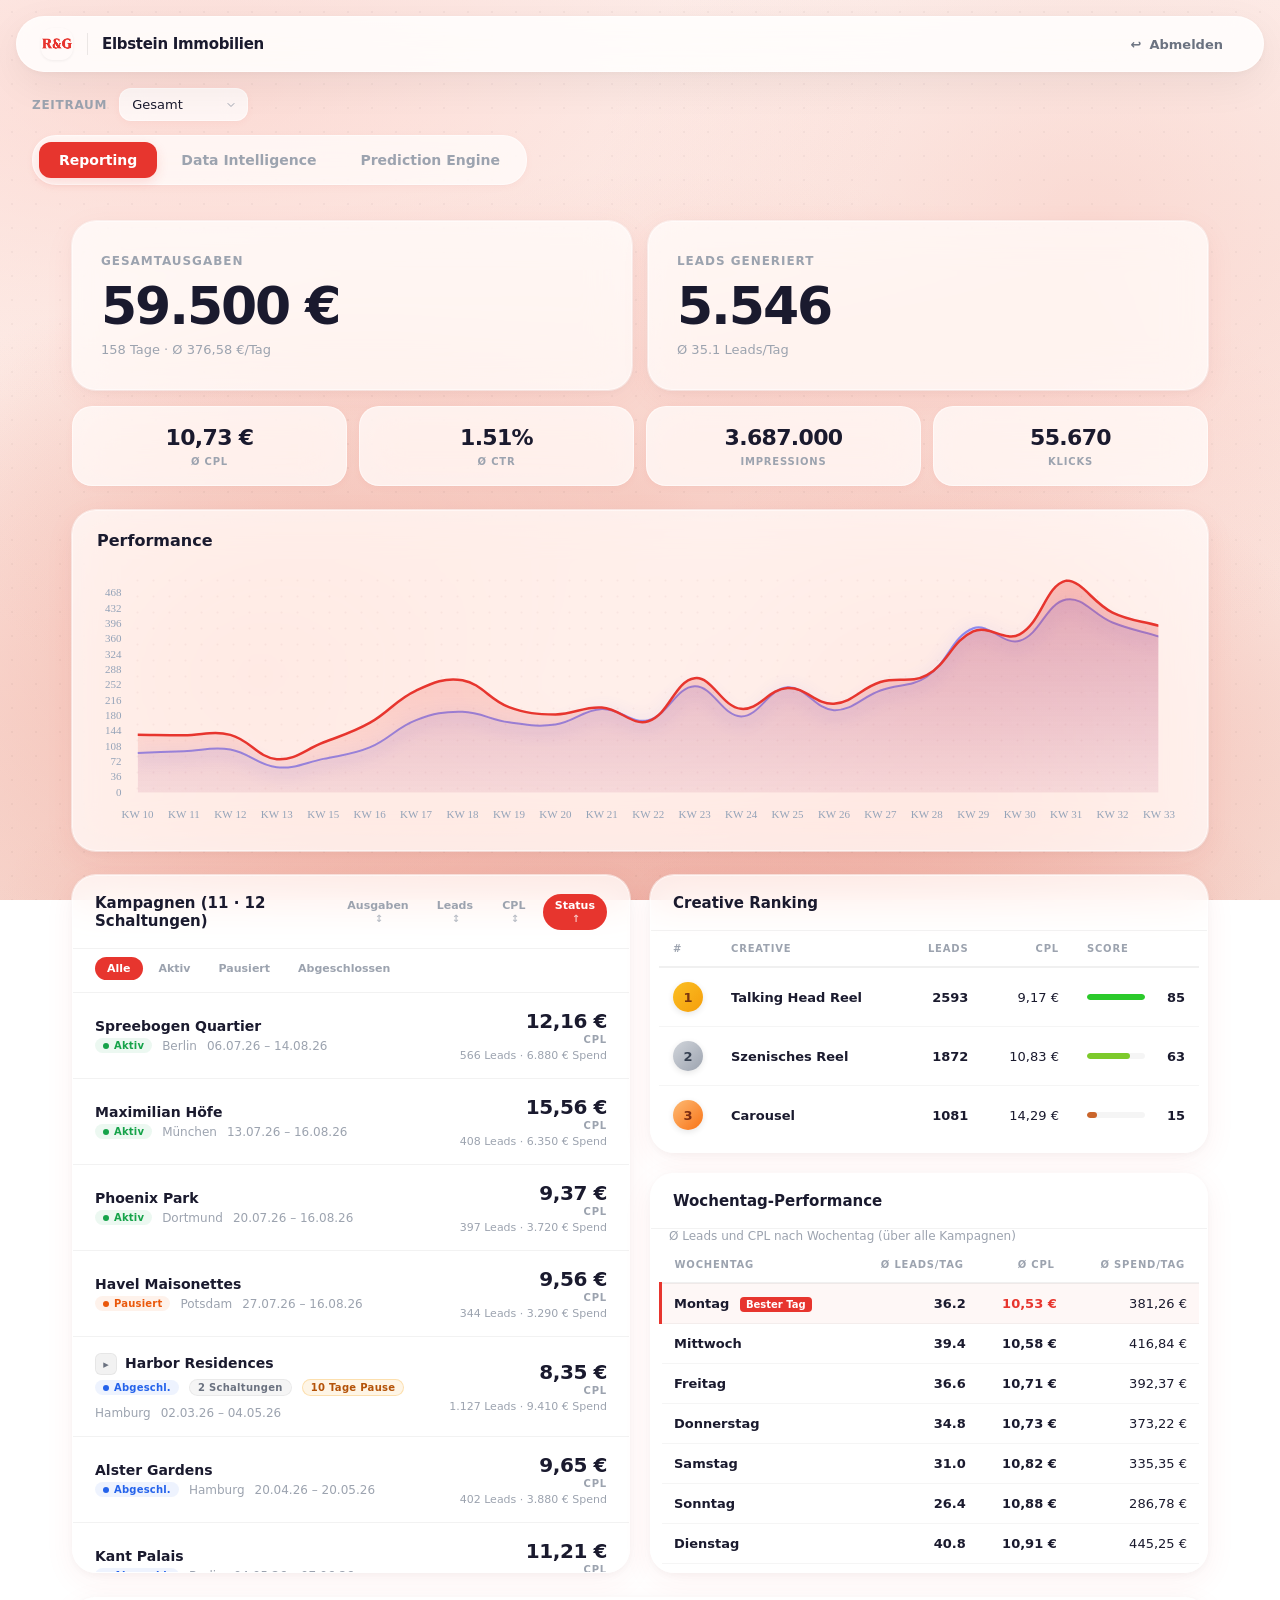
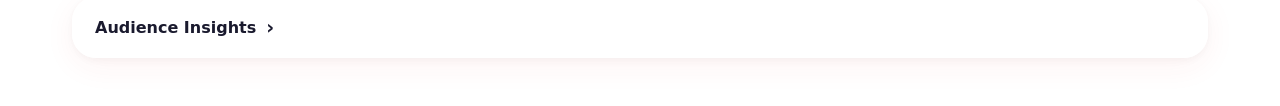
==== commit fa956d18: "[verified] feat: publish reporting case editor" ====
--- a/client/index.html
+++ b/client/index.html
@@ -4,13 +4,15 @@
   <meta charset="UTF-8">
   <meta name="viewport" content="width=device-width, initial-scale=1.0">
   <meta name="referrer" content="no-referrer">
-  <meta http-equiv="Content-Security-Policy" content="default-src 'none'; script-src 'self' 'unsafe-inline'; style-src 'self' 'unsafe-inline' https://fonts.googleapis.com; font-src https://fonts.gstatic.com; img-src 'self' data:; connect-src 'self'; object-src 'none'; base-uri 'none'; form-action 'none'; upgrade-insecure-requests">
+  <meta http-equiv="Content-Security-Policy" content="default-src 'none'; script-src 'self' 'unsafe-inline'; style-src 'self' 'unsafe-inline' https://fonts.googleapis.com; font-src https://fonts.gstatic.com; img-src 'self' data:; connect-src 'self' https://*.supabase.co; object-src 'none'; base-uri 'none'; form-action 'none'; upgrade-insecure-requests">
   <title>Run & Gun — Reporting Dashboard</title>
   <link rel="icon" type="image/png" href="../assets/rg-logo.png">
   <link rel="preconnect" href="https://fonts.googleapis.com">
   <link rel="preconnect" href="https://fonts.gstatic.com" crossorigin>
   <link href="https://fonts.googleapis.com/css2?family=Inter:wght@300;400;500;600;700;800&display=swap" rel="stylesheet">
   <script src="../assets/chart.umd.min.js"></script>
+  <script src="../backend-config.js"></script>
+  <script src="../shared/supabase-api.js"></script>
   <script src="demo-payload.js"></script>
   <style>
     :root {
@@ -2817,7 +2819,16 @@
 // SCOPED CLIENT REPORTING API
 // ============================================
 async function fetchClientDashboard(token) {
-  return window.createDemoDashboardPayload();
+  const params = new URLSearchParams(window.location.search);
+  const slug = params.get('case');
+  if (!slug) return window.createDemoDashboardPayload();
+
+  const config = window.REPORTING_BACKEND || {};
+  if (!config.url || !config.key) throw new Error('Backend ist nicht konfiguriert');
+  const api = window.ReportingSupabaseApi.createReportingApi(config);
+  const payload = await api.getPublishedCase(slug);
+  if (!payload) throw new Error('Case wurde nicht gefunden oder ist nicht veröffentlicht');
+  return payload;
 }
 
 // ============================================
@@ -3613,7 +3624,7 @@
   row.onclick = function(event) { event.stopPropagation(); openDetail(flight.id); };
   row.innerHTML =
     '<div class="campaign-item-left">' +
-      '<div class="campaign-item-name campaign-subitem-name">Schaltung ' + (flight.flight_no || index + 1) + '</div>' +
+      '<div class="campaign-item-name campaign-subitem-name">Schaltung ' + escHtml(String(flight.flight_no || index + 1)) + '</div>' +
       '<div class="campaign-item-meta"><span>' + formatDateRange(dates[0] || flight.start_date, dates[dates.length - 1] || flight.end_date) + '</span>' +
       '<span>' + new Set(dates).size + ' Tage</span></div>' +
     '</div>' +
